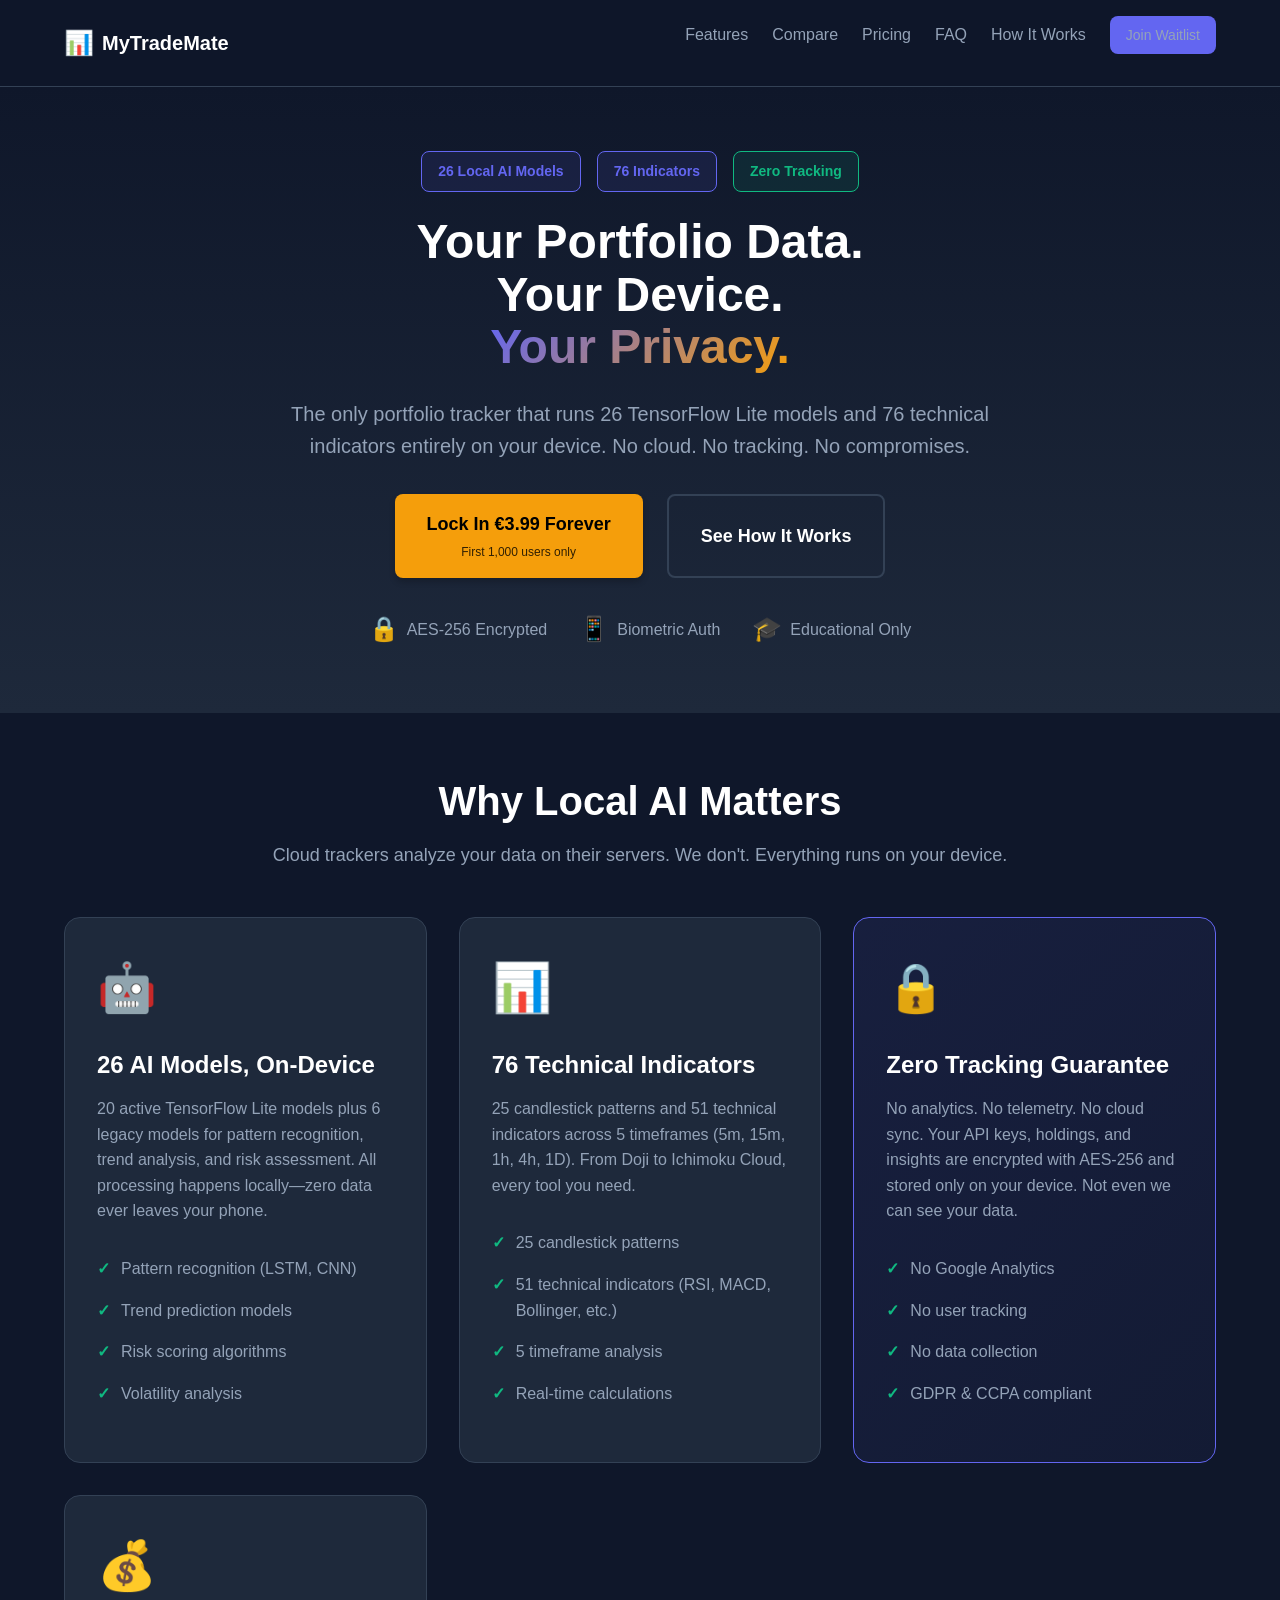
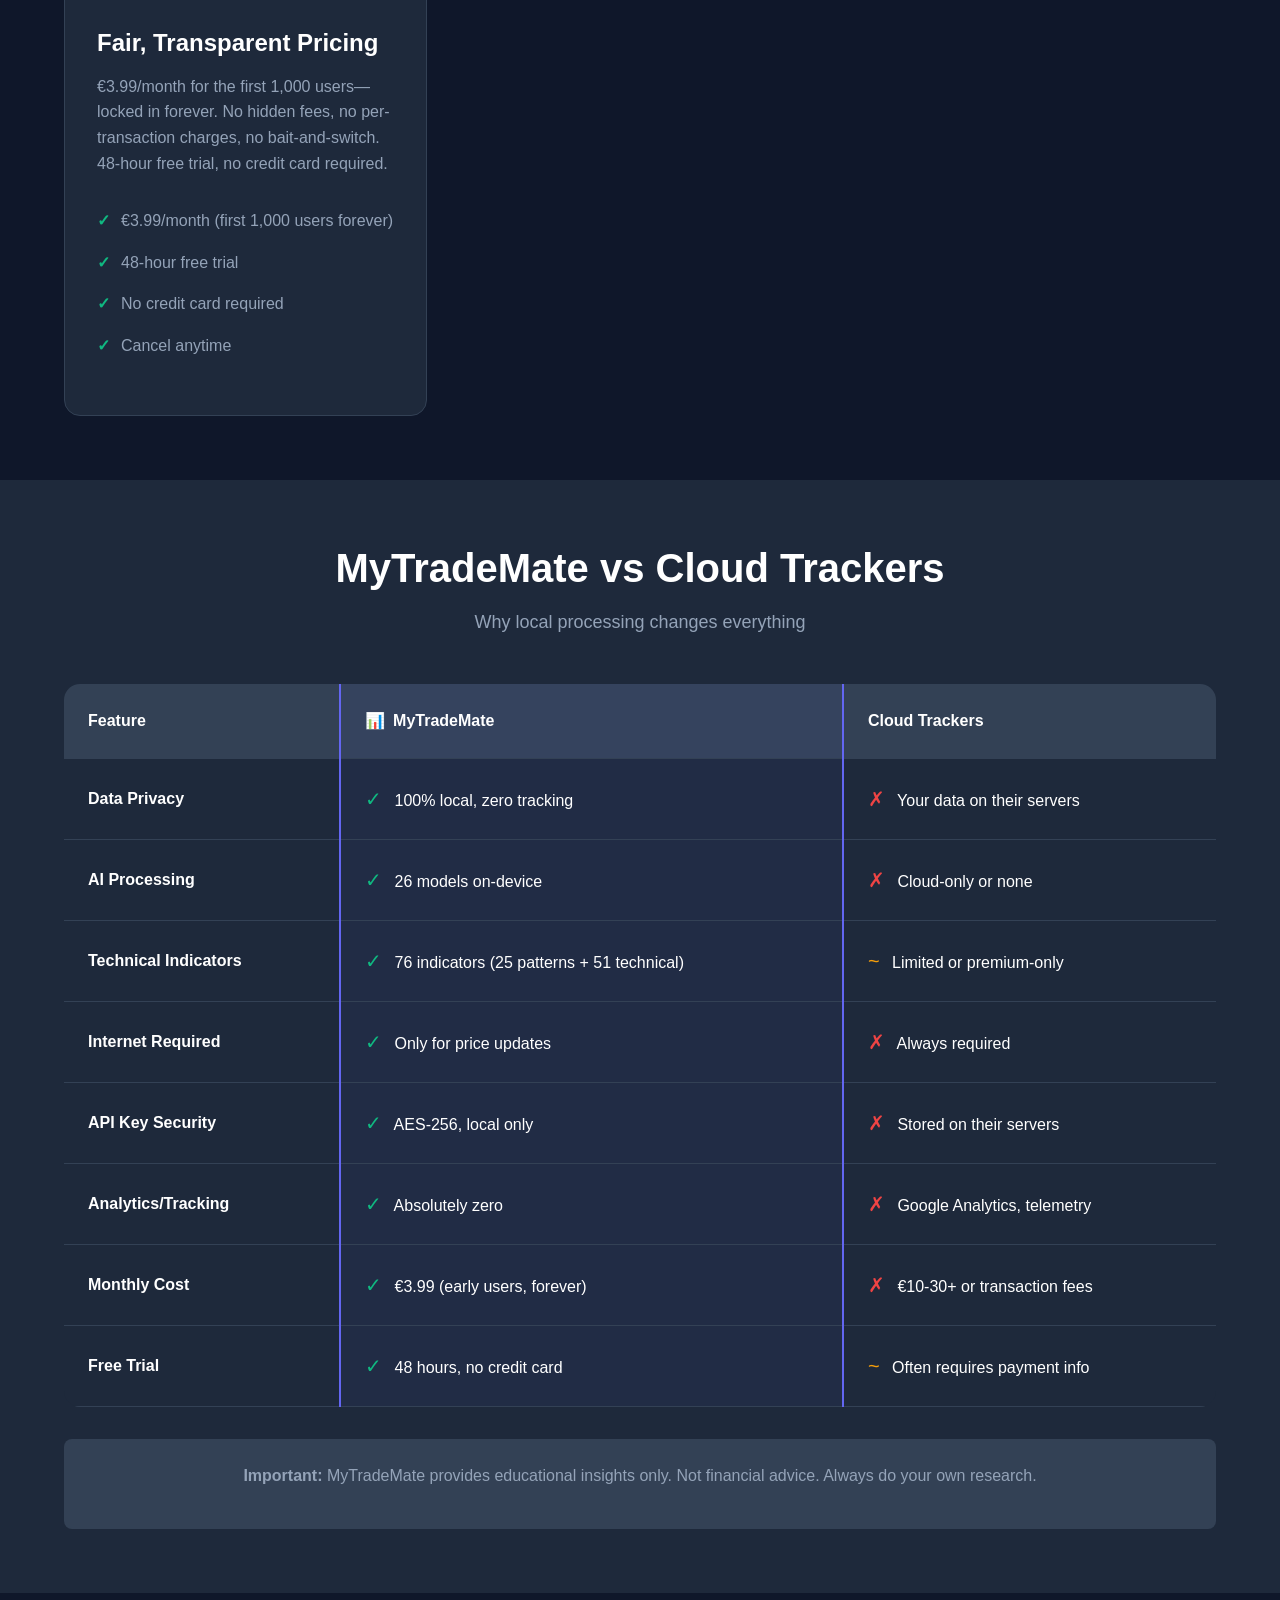
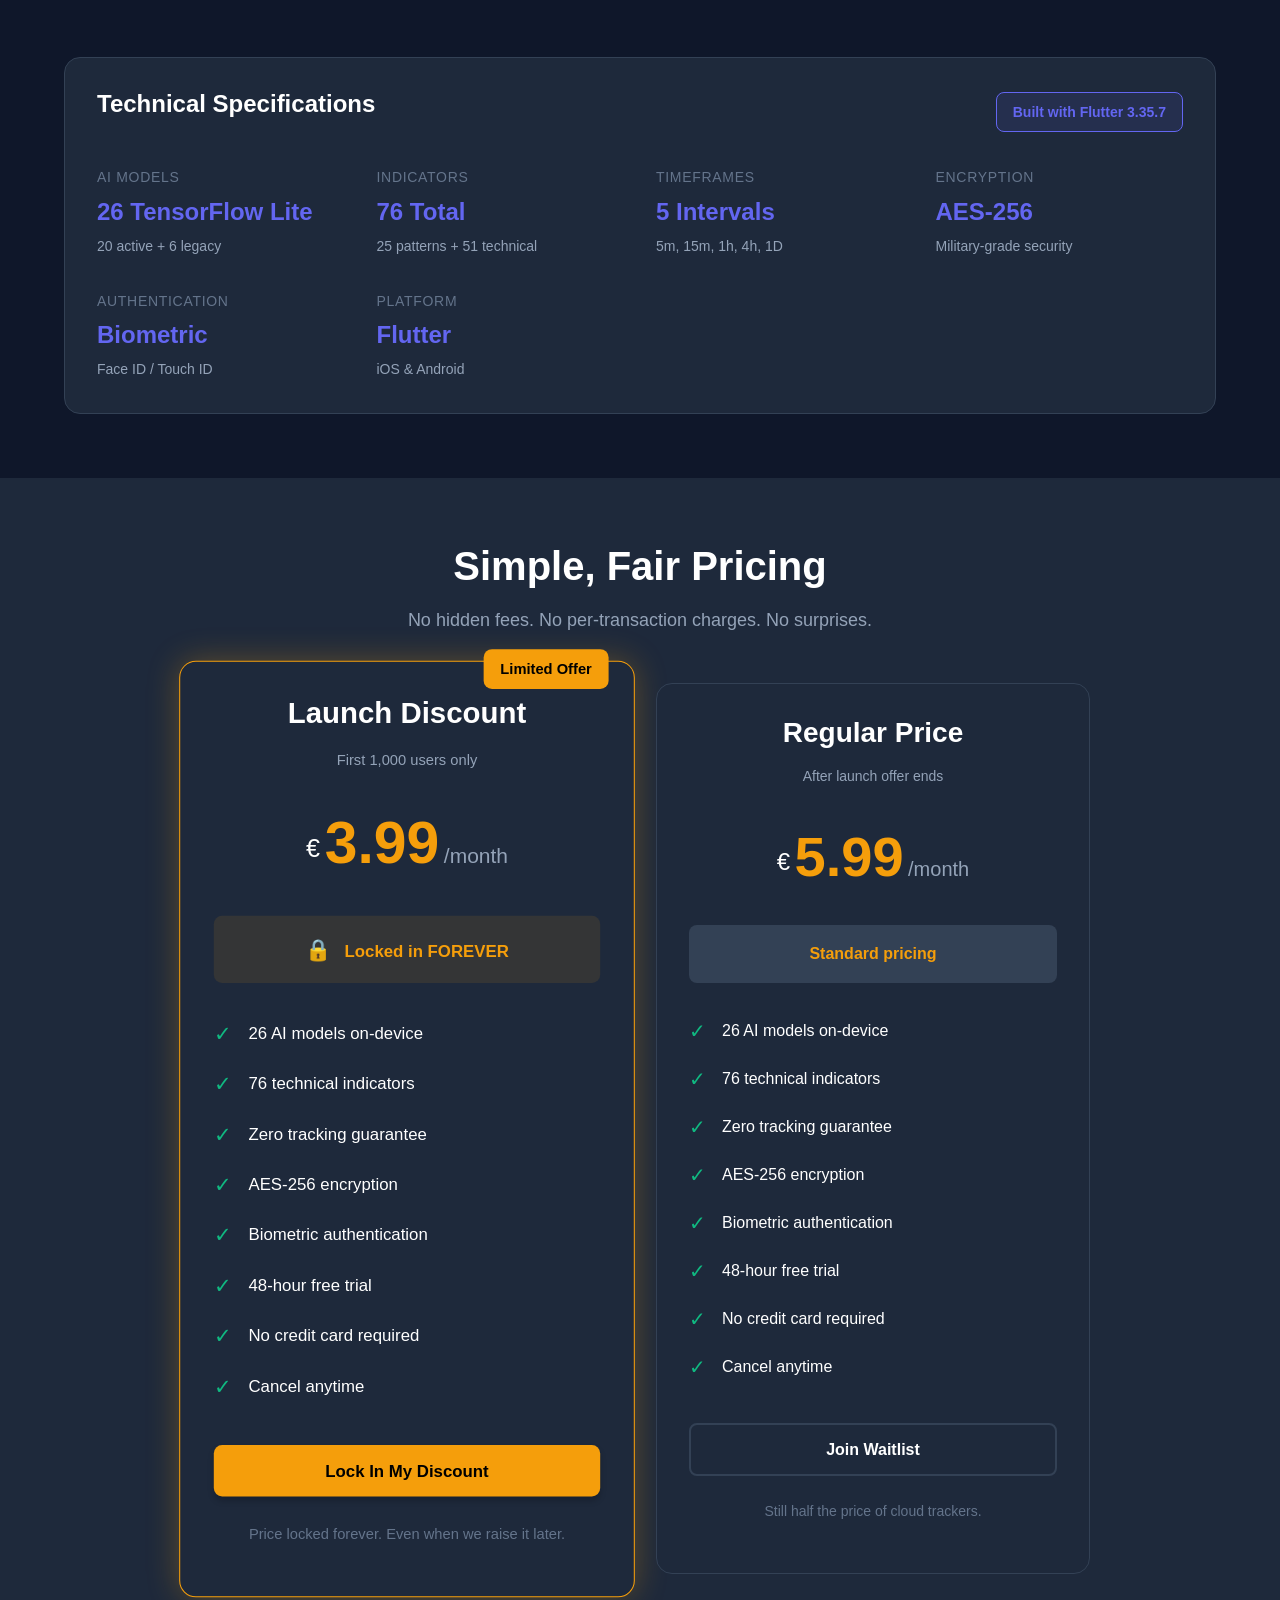
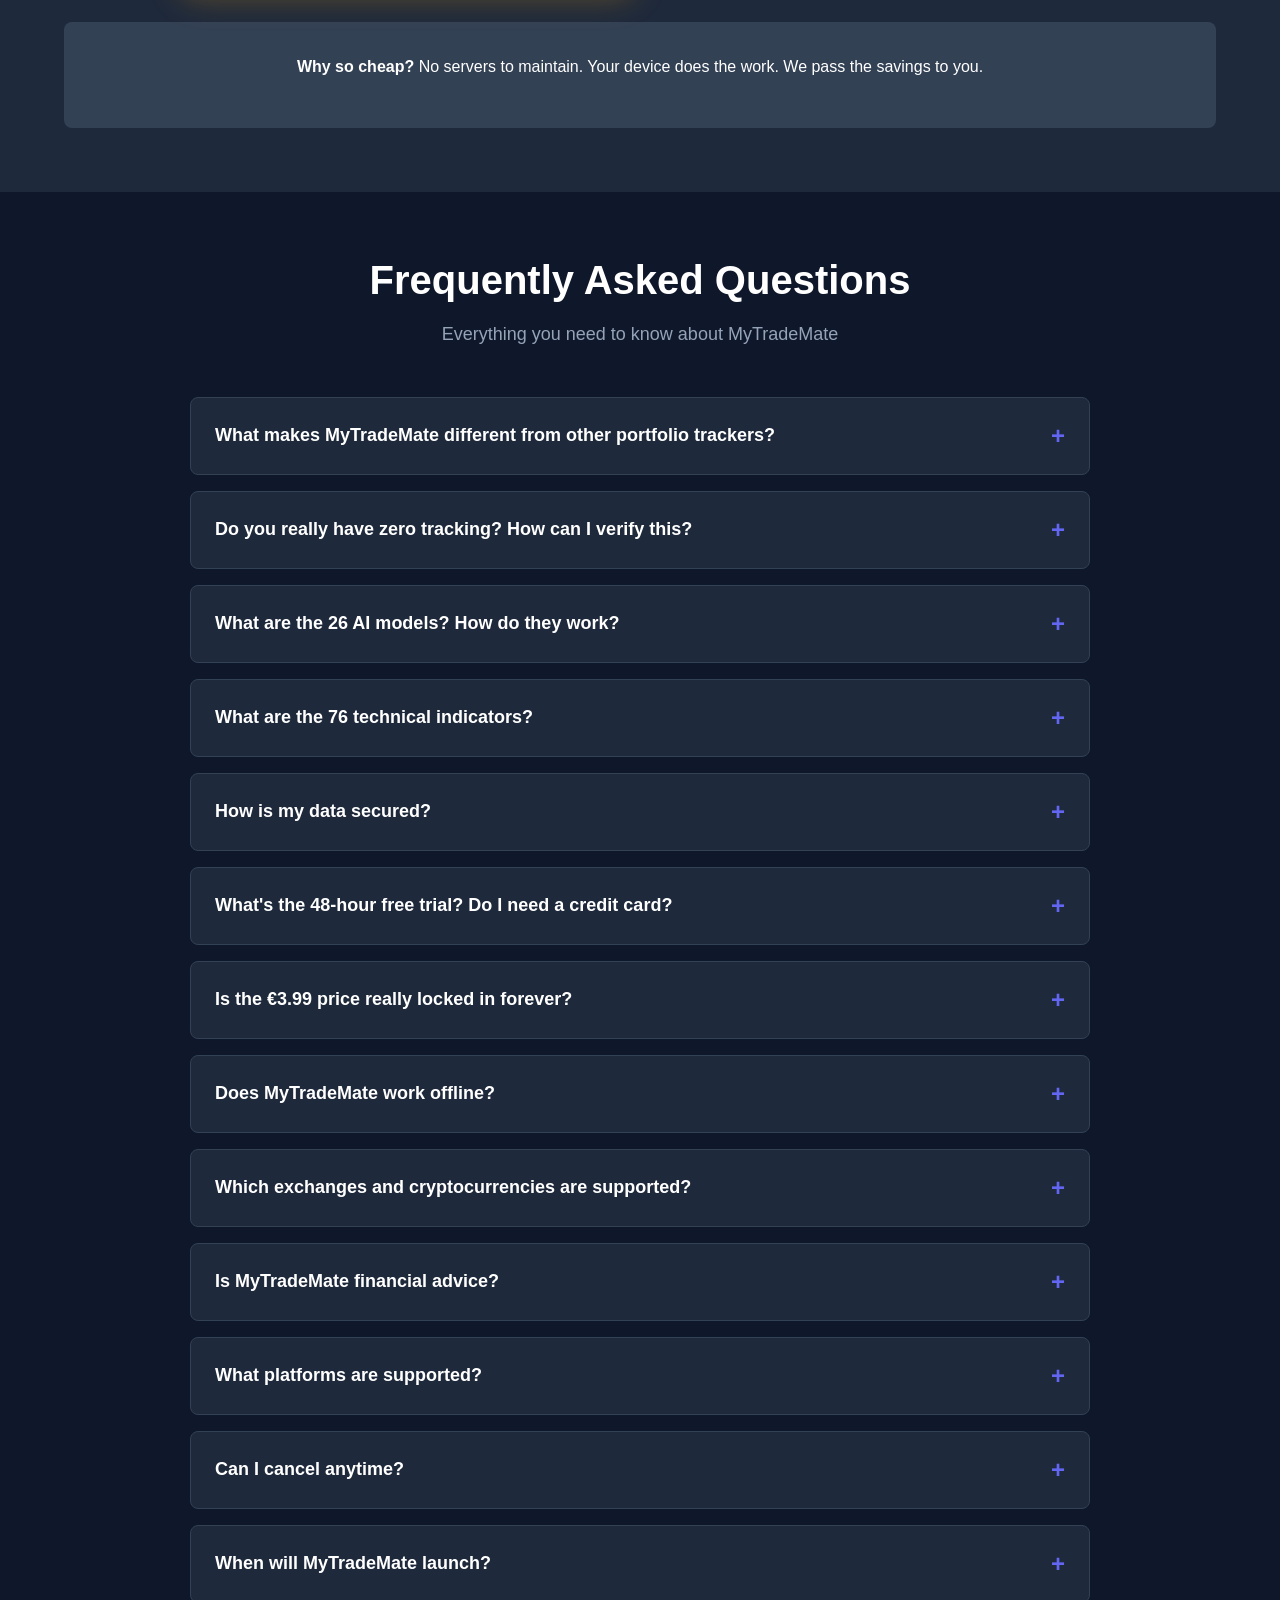
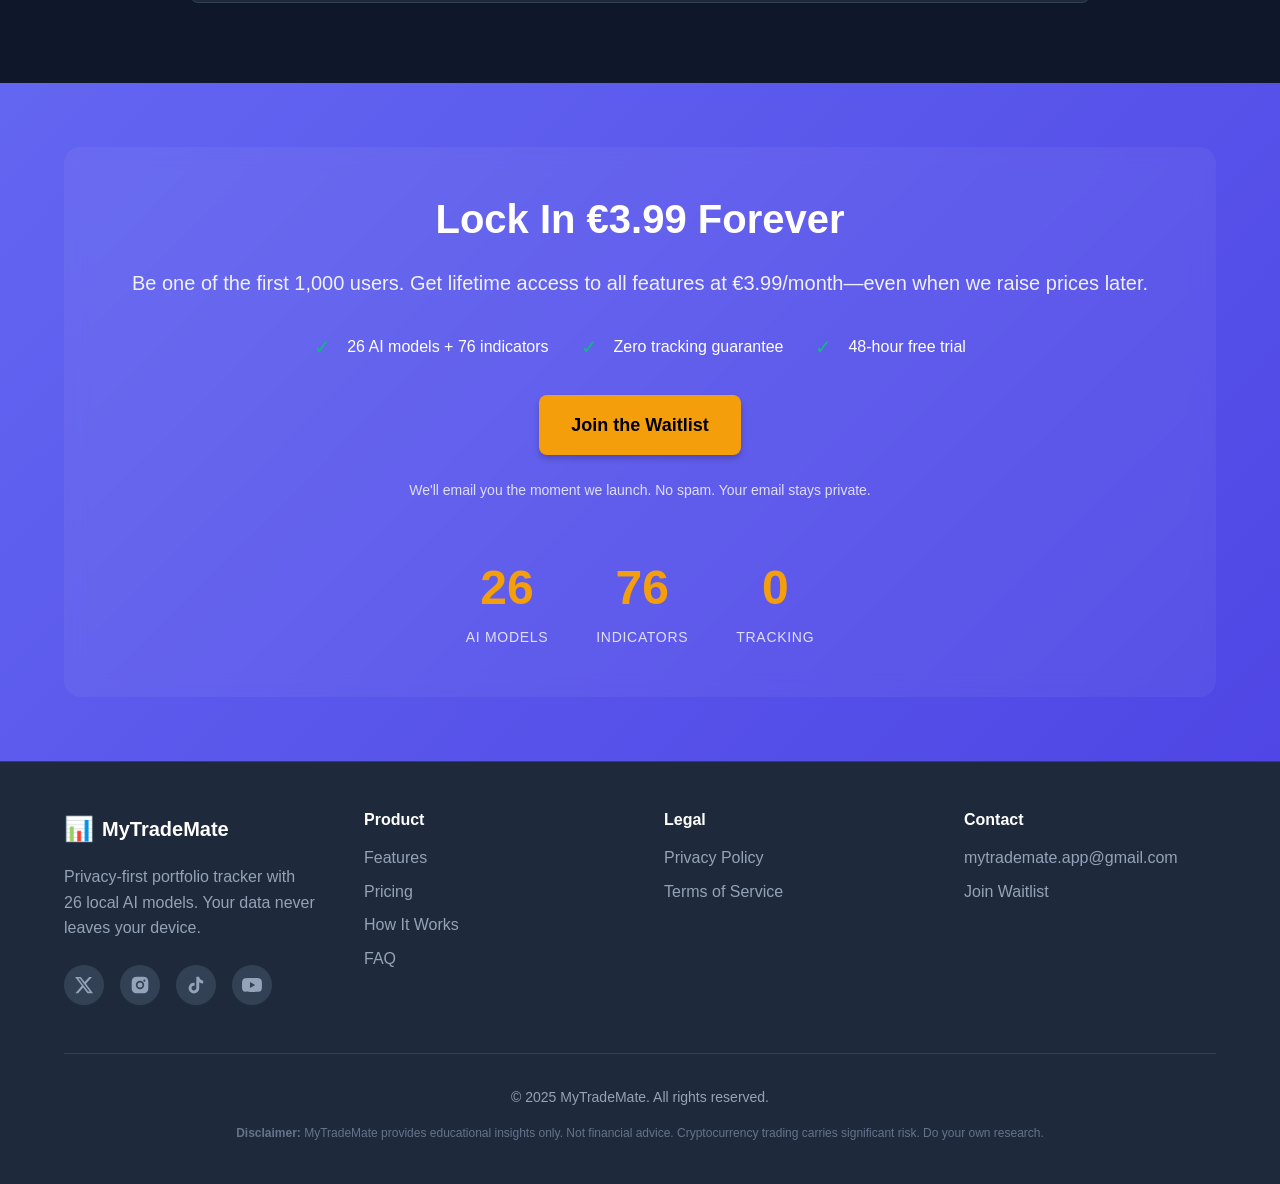
==== website/index.html @ 59492d50 "feat(website): complete website rebuild with accurate technical specs - Replace old index.html with " ====
<!DOCTYPE html>
<html lang="en">
<head>
    <meta charset="UTF-8">
    <meta name="viewport" content="width=device-width, initial-scale=1.0">
    <meta name="tiktok-developers-site-verification" content="Luy8rzll7pFtcSYKHuachTHf6kLrsYoX">
    <meta name="description" content="MyTradeMate - Privacy-first portfolio tracker with 26 local AI models, 76 technical indicators, and zero tracking. €3.99/month for first 1,000 users.">
    <meta name="keywords" content="crypto portfolio tracker, local AI, privacy-first, technical indicators, candlestick patterns, offline trading tools">
    <meta name="author" content="MyTradeMate">
    <meta property="og:title" content="MyTradeMate - Local AI Portfolio Tracker">
    <meta property="og:description" content="26 AI models, 76 indicators, zero tracking. Your portfolio data stays on your device.">
    <meta property="og:type" content="website">
    <meta property="og:url" content="https://mytrademate.app">
    <meta name="twitter:card" content="summary_large_image">
    <meta name="twitter:title" content="MyTradeMate - Local AI Portfolio Tracker">
    <meta name="twitter:description" content="26 AI models, 76 indicators, zero tracking. Your portfolio data stays on your device.">
    <title>MyTradeMate - Privacy-First Portfolio Tracker with Local AI</title>
    <link rel="stylesheet" href="styles.css">
    <link rel="icon" type="image/svg+xml" href="data:image/svg+xml,<svg xmlns='http://www.w3.org/2000/svg' viewBox='0 0 100 100'><text y='.9em' font-size='90'>📊</text></svg>">
</head>
<body>
    <!-- Header -->
    <header class="header">
        <div class="container">
            <nav class="nav">
                <a href="index-rebuilt.html" class="logo">
                    <span class="logo-icon">📊</span>
                    <span class="logo-text">MyTradeMate</span>
                </a>
                <button class="mobile-menu-toggle" aria-label="Toggle menu">
                    <span></span>
                    <span></span>
                    <span></span>
                </button>
                <ul class="nav-links">
                    <li><a href="#features">Features</a></li>
                    <li><a href="#comparison">Compare</a></li>
                    <li><a href="#pricing">Pricing</a></li>
                    <li><a href="#faq">FAQ</a></li>
                    <li><a href="how-it-works.html">How It Works</a></li>
                    <li><a href="#waitlist" class="btn btn-secondary btn-sm">Join Waitlist</a></li>
                </ul>
            </nav>
        </div>
    </header>

    <!-- Hero Section -->
    <section class="hero">
        <div class="container">
            <div class="hero-content">
                <div class="hero-badge">
                    <span class="badge badge-primary">26 Local AI Models</span>
                    <span class="badge badge-primary">76 Indicators</span>
                    <span class="badge badge-success">Zero Tracking</span>
                </div>
                <h1 class="hero-title">
                    Your Portfolio Data.<br>
                    Your Device.<br>
                    <span class="text-gradient">Your Privacy.</span>
                </h1>
                <p class="hero-description">
                    The only portfolio tracker that runs 26 TensorFlow Lite models and 76 technical indicators entirely on your device. No cloud. No tracking. No compromises.
                </p>
                <div class="hero-cta">
                    <a href="#waitlist" class="btn btn-primary btn-lg">
                        Lock In €3.99 Forever
                        <span class="btn-subtext">First 1,000 users only</span>
                    </a>
                    <a href="#features" class="btn btn-outline btn-lg">
                        See How It Works
                    </a>
                </div>
                <div class="hero-trust">
                    <div class="trust-item">
                        <span class="trust-icon">🔒</span>
                        <span class="trust-text">AES-256 Encrypted</span>
                    </div>
                    <div class="trust-item">
                        <span class="trust-icon">📱</span>
                        <span class="trust-text">Biometric Auth</span>
                    </div>
                    <div class="trust-item">
                        <span class="trust-icon">🎓</span>
                        <span class="trust-text">Educational Only</span>
                    </div>
                </div>
            </div>
        </div>
    </section>

    <!-- Features Section -->
    <section id="features" class="section">
        <div class="container">
            <div class="section-header">
                <h2 class="section-title">Why Local AI Matters</h2>
                <p class="section-description">
                    Cloud trackers analyze your data on their servers. We don't. Everything runs on your device.
                </p>
            </div>
            <div class="features-grid">
                <div class="feature-card">
                    <div class="feature-icon">🤖</div>
                    <h3 class="feature-title">26 AI Models, On-Device</h3>
                    <p class="feature-description">
                        20 active TensorFlow Lite models plus 6 legacy models for pattern recognition, trend analysis, and risk assessment. All processing happens locally—zero data ever leaves your phone.
                    </p>
                    <ul class="feature-list">
                        <li>Pattern recognition (LSTM, CNN)</li>
                        <li>Trend prediction models</li>
                        <li>Risk scoring algorithms</li>
                        <li>Volatility analysis</li>
                    </ul>
                </div>

                <div class="feature-card">
                    <div class="feature-icon">📊</div>
                    <h3 class="feature-title">76 Technical Indicators</h3>
                    <p class="feature-description">
                        25 candlestick patterns and 51 technical indicators across 5 timeframes (5m, 15m, 1h, 4h, 1D). From Doji to Ichimoku Cloud, every tool you need.
                    </p>
                    <ul class="feature-list">
                        <li>25 candlestick patterns</li>
                        <li>51 technical indicators (RSI, MACD, Bollinger, etc.)</li>
                        <li>5 timeframe analysis</li>
                        <li>Real-time calculations</li>
                    </ul>
                </div>

                <div class="feature-card feature-card-highlight">
                    <div class="feature-icon">🔒</div>
                    <h3 class="feature-title">Zero Tracking Guarantee</h3>
                    <p class="feature-description">
                        No analytics. No telemetry. No cloud sync. Your API keys, holdings, and insights are encrypted with AES-256 and stored only on your device. Not even we can see your data.
                    </p>
                    <ul class="feature-list">
                        <li>No Google Analytics</li>
                        <li>No user tracking</li>
                        <li>No data collection</li>
                        <li>GDPR & CCPA compliant</li>
                    </ul>
                </div>

                <div class="feature-card">
                    <div class="feature-icon">💰</div>
                    <h3 class="feature-title">Fair, Transparent Pricing</h3>
                    <p class="feature-description">
                        €3.99/month for the first 1,000 users—locked in forever. No hidden fees, no per-transaction charges, no bait-and-switch. 48-hour free trial, no credit card required.
                    </p>
                    <ul class="feature-list">
                        <li>€3.99/month (first 1,000 users forever)</li>
                        <li>48-hour free trial</li>
                        <li>No credit card required</li>
                        <li>Cancel anytime</li>
                    </ul>
                </div>
            </div>
        </div>
    </section>

    <!-- Comparison Section -->
    <section id="comparison" class="section section-dark">
        <div class="container">
            <div class="section-header">
                <h2 class="section-title">MyTradeMate vs Cloud Trackers</h2>
                <p class="section-description">
                    Why local processing changes everything
                </p>
            </div>
            <div class="comparison-table-wrapper">
                <table class="comparison-table">
                    <thead>
                        <tr>
                            <th>Feature</th>
                            <th class="highlight-col">
                                <div class="table-logo">
                                    <span>📊</span>
                                    <span>MyTradeMate</span>
                                </div>
                            </th>
                            <th>Cloud Trackers</th>
                        </tr>
                    </thead>
                    <tbody>
                        <tr>
                            <td><strong>Data Privacy</strong></td>
                            <td class="highlight-col">
                                <span class="check">✓</span>
                                <span>100% local, zero tracking</span>
                            </td>
                            <td>
                                <span class="cross">✗</span>
                                <span>Your data on their servers</span>
                            </td>
                        </tr>
                        <tr>
                            <td><strong>AI Processing</strong></td>
                            <td class="highlight-col">
                                <span class="check">✓</span>
                                <span>26 models on-device</span>
                            </td>
                            <td>
                                <span class="cross">✗</span>
                                <span>Cloud-only or none</span>
                            </td>
                        </tr>
                        <tr>
                            <td><strong>Technical Indicators</strong></td>
                            <td class="highlight-col">
                                <span class="check">✓</span>
                                <span>76 indicators (25 patterns + 51 technical)</span>
                            </td>
                            <td>
                                <span class="warning">~</span>
                                <span>Limited or premium-only</span>
                            </td>
                        </tr>
                        <tr>
                            <td><strong>Internet Required</strong></td>
                            <td class="highlight-col">
                                <span class="check">✓</span>
                                <span>Only for price updates</span>
                            </td>
                            <td>
                                <span class="cross">✗</span>
                                <span>Always required</span>
                            </td>
                        </tr>
                        <tr>
                            <td><strong>API Key Security</strong></td>
                            <td class="highlight-col">
                                <span class="check">✓</span>
                                <span>AES-256, local only</span>
                            </td>
                            <td>
                                <span class="cross">✗</span>
                                <span>Stored on their servers</span>
                            </td>
                        </tr>
                        <tr>
                            <td><strong>Analytics/Tracking</strong></td>
                            <td class="highlight-col">
                                <span class="check">✓</span>
                                <span>Absolutely zero</span>
                            </td>
                            <td>
                                <span class="cross">✗</span>
                                <span>Google Analytics, telemetry</span>
                            </td>
                        </tr>
                        <tr>
                            <td><strong>Monthly Cost</strong></td>
                            <td class="highlight-col">
                                <span class="check">✓</span>
                                <span>€3.99 (early users, forever)</span>
                            </td>
                            <td>
                                <span class="cross">✗</span>
                                <span>€10-30+ or transaction fees</span>
                            </td>
                        </tr>
                        <tr>
                            <td><strong>Free Trial</strong></td>
                            <td class="highlight-col">
                                <span class="check">✓</span>
                                <span>48 hours, no credit card</span>
                            </td>
                            <td>
                                <span class="warning">~</span>
                                <span>Often requires payment info</span>
                            </td>
                        </tr>
                    </tbody>
                </table>
            </div>
            <div class="comparison-note">
                <p><strong>Important:</strong> MyTradeMate provides educational insights only. Not financial advice. Always do your own research.</p>
            </div>
        </div>
    </section>

    <!-- Tech Specs Section -->
    <section class="section">
        <div class="container">
            <div class="tech-specs-card">
                <div class="tech-specs-header">
                    <h3>Technical Specifications</h3>
                    <span class="badge badge-primary">Built with Flutter 3.35.7</span>
                </div>
                <div class="tech-specs-grid">
                    <div class="tech-spec">
                        <span class="tech-label">AI Models</span>
                        <span class="tech-value">26 TensorFlow Lite</span>
                        <span class="tech-detail">20 active + 6 legacy</span>
                    </div>
                    <div class="tech-spec">
                        <span class="tech-label">Indicators</span>
                        <span class="tech-value">76 Total</span>
                        <span class="tech-detail">25 patterns + 51 technical</span>
                    </div>
                    <div class="tech-spec">
                        <span class="tech-label">Timeframes</span>
                        <span class="tech-value">5 Intervals</span>
                        <span class="tech-detail">5m, 15m, 1h, 4h, 1D</span>
                    </div>
                    <div class="tech-spec">
                        <span class="tech-label">Encryption</span>
                        <span class="tech-value">AES-256</span>
                        <span class="tech-detail">Military-grade security</span>
                    </div>
                    <div class="tech-spec">
                        <span class="tech-label">Authentication</span>
                        <span class="tech-value">Biometric</span>
                        <span class="tech-detail">Face ID / Touch ID</span>
                    </div>
                    <div class="tech-spec">
                        <span class="tech-label">Platform</span>
                        <span class="tech-value">Flutter</span>
                        <span class="tech-detail">iOS & Android</span>
                    </div>
                </div>
            </div>
        </div>
    </section>

    <!-- Pricing Section -->
    <section id="pricing" class="section section-dark">
        <div class="container">
            <div class="section-header">
                <h2 class="section-title">Simple, Fair Pricing</h2>
                <p class="section-description">
                    No hidden fees. No per-transaction charges. No surprises.
                </p>
            </div>
            <div class="pricing-grid">
                <div class="pricing-card pricing-card-featured">
                    <div class="pricing-badge">Limited Offer</div>
                    <div class="pricing-header">
                        <h3 class="pricing-title">Launch Discount</h3>
                        <p class="pricing-subtitle">First 1,000 users only</p>
                    </div>
                    <div class="pricing-price">
                        <span class="price-currency">€</span>
                        <span class="price-amount">3.99</span>
                        <span class="price-period">/month</span>
                    </div>
                    <div class="pricing-lock">
                        <span class="lock-icon">🔒</span>
                        <span class="lock-text">Locked in FOREVER</span>
                    </div>
                    <ul class="pricing-features">
                        <li><span class="check">✓</span> 26 AI models on-device</li>
                        <li><span class="check">✓</span> 76 technical indicators</li>
                        <li><span class="check">✓</span> Zero tracking guarantee</li>
                        <li><span class="check">✓</span> AES-256 encryption</li>
                        <li><span class="check">✓</span> Biometric authentication</li>
                        <li><span class="check">✓</span> 48-hour free trial</li>
                        <li><span class="check">✓</span> No credit card required</li>
                        <li><span class="check">✓</span> Cancel anytime</li>
                    </ul>
                    <a href="#waitlist" class="btn btn-primary btn-block">Lock In My Discount</a>
                    <p class="pricing-note">Price locked forever. Even when we raise it later.</p>
                </div>

                <div class="pricing-card">
                    <div class="pricing-header">
                        <h3 class="pricing-title">Regular Price</h3>
                        <p class="pricing-subtitle">After launch offer ends</p>
                    </div>
                    <div class="pricing-price">
                        <span class="price-currency">€</span>
                        <span class="price-amount">5.99</span>
                        <span class="price-period">/month</span>
                    </div>
                    <div class="pricing-lock pricing-lock-regular">
                        <span class="lock-text">Standard pricing</span>
                    </div>
                    <ul class="pricing-features">
                        <li><span class="check">✓</span> 26 AI models on-device</li>
                        <li><span class="check">✓</span> 76 technical indicators</li>
                        <li><span class="check">✓</span> Zero tracking guarantee</li>
                        <li><span class="check">✓</span> AES-256 encryption</li>
                        <li><span class="check">✓</span> Biometric authentication</li>
                        <li><span class="check">✓</span> 48-hour free trial</li>
                        <li><span class="check">✓</span> No credit card required</li>
                        <li><span class="check">✓</span> Cancel anytime</li>
                    </ul>
                    <a href="#waitlist" class="btn btn-outline btn-block">Join Waitlist</a>
                    <p class="pricing-note">Still half the price of cloud trackers.</p>
                </div>
            </div>
            <div class="pricing-faq">
                <p><strong>Why so cheap?</strong> No servers to maintain. Your device does the work. We pass the savings to you.</p>
            </div>
        </div>
    </section>

    <!-- FAQ Section -->
    <section id="faq" class="section">
        <div class="container">
            <div class="section-header">
                <h2 class="section-title">Frequently Asked Questions</h2>
                <p class="section-description">
                    Everything you need to know about MyTradeMate
                </p>
            </div>
            <div class="faq-grid">
                <div class="faq-item">
                    <button class="faq-question">
                        <span>What makes MyTradeMate different from other portfolio trackers?</span>
                        <span class="faq-icon">+</span>
                    </button>
                    <div class="faq-answer">
                        <p>MyTradeMate is the only portfolio tracker that runs 26 TensorFlow Lite AI models and 76 technical indicators entirely on your device. Your data never leaves your phone—no cloud sync, no servers, no tracking. We're also significantly cheaper (€3.99 for early users vs €10-30 for cloud trackers).</p>
                    </div>
                </div>

                <div class="faq-item">
                    <button class="faq-question">
                        <span>Do you really have zero tracking? How can I verify this?</span>
                        <span class="faq-icon">+</span>
                    </button>
                    <div class="faq-answer">
                        <p>Yes. Absolutely zero analytics, telemetry, or user tracking. No Google Analytics, no Firebase Analytics, no third-party SDKs. You can verify this by inspecting the app with tools like Charles Proxy or mitmproxy—you'll see only API calls to exchanges for price data. We're also GDPR and CCPA compliant by design.</p>
                    </div>
                </div>

                <div class="faq-item">
                    <button class="faq-question">
                        <span>What are the 26 AI models? How do they work?</span>
                        <span class="faq-icon">+</span>
                    </button>
                    <div class="faq-answer">
                        <p>We use 20 active TensorFlow Lite models (plus 6 legacy) for pattern recognition (LSTM, CNN), trend prediction, risk scoring, and volatility analysis. All models run locally on your device using your phone's CPU/GPU—no cloud processing. They analyze candlestick patterns, volume data, and technical indicators to provide educational insights.</p>
                    </div>
                </div>

                <div class="faq-item">
                    <button class="faq-question">
                        <span>What are the 76 technical indicators?</span>
                        <span class="faq-icon">+</span>
                    </button>
                    <div class="faq-answer">
                        <p>We include 25 candlestick patterns (Doji, Hammer, Engulfing, etc.) and 51 technical indicators (RSI, MACD, Bollinger Bands, Ichimoku Cloud, Fibonacci, and more). All indicators are calculated locally across 5 timeframes: 5-minute, 15-minute, 1-hour, 4-hour, and 1-day.</p>
                    </div>
                </div>

                <div class="faq-item">
                    <button class="faq-question">
                        <span>How is my data secured?</span>
                        <span class="faq-icon">+</span>
                    </button>
                    <div class="faq-answer">
                        <p>All data is encrypted with AES-256 (military-grade encryption) and stored only on your device. Your API keys, portfolio holdings, and transaction history never leave your phone. Biometric authentication (Face ID/Touch ID) protects app access. Even we can't access your data—it's mathematically impossible.</p>
                    </div>
                </div>

                <div class="faq-item">
                    <button class="faq-question">
                        <span>What's the 48-hour free trial? Do I need a credit card?</span>
                        <span class="faq-icon">+</span>
                    </button>
                    <div class="faq-answer">
                        <p>You get full access to all features for 48 hours with no credit card required. After the trial, you can subscribe via Apple App Store or Google Play Store. No automatic charges during trial.</p>
                    </div>
                </div>

                <div class="faq-item">
                    <button class="faq-question">
                        <span>Is the €3.99 price really locked in forever?</span>
                        <span class="faq-icon">+</span>
                    </button>
                    <div class="faq-answer">
                        <p>Yes. The first 1,000 users who subscribe will pay €3.99/month forever—even if we raise prices later (which we will). This is our way of rewarding early supporters. After 1,000 users, the price increases to €5.99/month.</p>
                    </div>
                </div>

                <div class="faq-item">
                    <button class="faq-question">
                        <span>Does MyTradeMate work offline?</span>
                        <span class="faq-icon">+</span>
                    </button>
                    <div class="faq-answer">
                        <p>All AI models and indicators run offline. You only need internet for fetching real-time price data from exchange APIs. Once prices are cached, you can analyze your portfolio without a connection.</p>
                    </div>
                </div>

                <div class="faq-item">
                    <button class="faq-question">
                        <span>Which exchanges and cryptocurrencies are supported?</span>
                        <span class="faq-icon">+</span>
                    </button>
                    <div class="faq-answer">
                        <p>MyTradeMate connects to major exchanges via read-only API keys (we never request trading permissions). You can track any cryptocurrency with sufficient market data. More exchange integrations are added regularly.</p>
                    </div>
                </div>

                <div class="faq-item">
                    <button class="faq-question">
                        <span>Is MyTradeMate financial advice?</span>
                        <span class="faq-icon">+</span>
                    </button>
                    <div class="faq-answer">
                        <p><strong>No.</strong> MyTradeMate is strictly educational. We provide insights based on technical analysis and AI pattern recognition, but these are NOT trading signals or financial advice. You are responsible for your own investment decisions. Cryptocurrency is high-risk—never invest more than you can afford to lose. Do your own research.</p>
                    </div>
                </div>

                <div class="faq-item">
                    <button class="faq-question">
                        <span>What platforms are supported?</span>
                        <span class="faq-icon">+</span>
                    </button>
                    <div class="faq-answer">
                        <p>MyTradeMate is built with Flutter 3.35.7 and runs on iOS (iPhone, iPad) and Android (phones, tablets). Requires iOS 12+ or Android 6.0+.</p>
                    </div>
                </div>

                <div class="faq-item">
                    <button class="faq-question">
                        <span>Can I cancel anytime?</span>
                        <span class="faq-icon">+</span>
                    </button>
                    <div class="faq-answer">
                        <p>Yes. You can cancel your subscription anytime through the App Store or Google Play Store. No penalties, no questions asked. Your data remains on your device until you delete the app.</p>
                    </div>
                </div>

                <div class="faq-item">
                    <button class="faq-question">
                        <span>When will MyTradeMate launch?</span>
                        <span class="faq-icon">+</span>
                    </button>
                    <div class="faq-answer">
                        <p>We're currently in final testing. Join the waitlist to be notified the moment we launch—and to lock in the €3.99 early supporter price before it's gone.</p>
                    </div>
                </div>
            </div>
        </div>
    </section>

    <!-- Waitlist Section -->
    <section id="waitlist" class="section section-cta">
        <div class="container">
            <div class="waitlist-card">
                <div class="waitlist-content">
                    <h2 class="waitlist-title">Lock In €3.99 Forever</h2>
                    <p class="waitlist-description">
                        Be one of the first 1,000 users. Get lifetime access to all features at €3.99/month—even when we raise prices later.
                    </p>
                    <div class="waitlist-features">
                        <div class="waitlist-feature">
                            <span class="check">✓</span>
                            <span>26 AI models + 76 indicators</span>
                        </div>
                        <div class="waitlist-feature">
                            <span class="check">✓</span>
                            <span>Zero tracking guarantee</span>
                        </div>
                        <div class="waitlist-feature">
                            <span class="check">✓</span>
                            <span>48-hour free trial</span>
                        </div>
                    </div>
                    <a href="mailto:mytrademate.app@gmail.com?subject=Lock%20In%20My%20€3.99%20Discount&body=Please%20notify%20me%20when%20MyTradeMate%20launches.%0A%0AI%20want%20to%20lock%20in%20the%20€3.99/month%20early%20supporter%20price%20forever." class="btn btn-primary btn-lg">
                        Join the Waitlist
                    </a>
                    <p class="waitlist-note">We'll email you the moment we launch. No spam. Your email stays private.</p>
                </div>
                <div class="waitlist-visual">
                    <div class="visual-stat">
                        <span class="visual-number">26</span>
                        <span class="visual-label">AI Models</span>
                    </div>
                    <div class="visual-stat">
                        <span class="visual-number">76</span>
                        <span class="visual-label">Indicators</span>
                    </div>
                    <div class="visual-stat">
                        <span class="visual-number">0</span>
                        <span class="visual-label">Tracking</span>
                    </div>
                </div>
            </div>
        </div>
    </section>

    <!-- Footer -->
    <footer class="footer">
        <div class="container">
            <div class="footer-grid">
                <div class="footer-col">
                    <div class="footer-logo">
                        <span class="logo-icon">📊</span>
                        <span class="logo-text">MyTradeMate</span>
                    </div>
                    <p class="footer-description">
                        Privacy-first portfolio tracker with 26 local AI models. Your data never leaves your device.
                    </p>
                    <div class="footer-social">
                        <a href="https://twitter.com/mytrademate" aria-label="Twitter" target="_blank" rel="noopener noreferrer">
                            <svg width="20" height="20" viewBox="0 0 24 24" fill="currentColor">
                                <path d="M18.244 2.25h3.308l-7.227 8.26 8.502 11.24H16.17l-5.214-6.817L4.99 21.75H1.68l7.73-8.835L1.254 2.25H8.08l4.713 6.231zm-1.161 17.52h1.833L7.084 4.126H5.117z"/>
                            </svg>
                        </a>
                        <a href="https://instagram.com/mytrademate" aria-label="Instagram" target="_blank" rel="noopener noreferrer">
                            <svg width="20" height="20" viewBox="0 0 24 24" fill="currentColor">
                                <path d="M12 2c2.717 0 3.056.01 4.122.06 1.065.05 1.79.217 2.428.465.66.254 1.216.598 1.772 1.153a4.908 4.908 0 0 1 1.153 1.772c.247.637.415 1.363.465 2.428.047 1.066.06 1.405.06 4.122 0 2.717-.01 3.056-.06 4.122-.05 1.065-.218 1.79-.465 2.428a4.883 4.883 0 0 1-1.153 1.772 4.915 4.915 0 0 1-1.772 1.153c-.637.247-1.363.415-2.428.465-1.066.047-1.405.06-4.122.06-2.717 0-3.056-.01-4.122-.06-1.065-.05-1.79-.218-2.428-.465a4.89 4.89 0 0 1-1.772-1.153 4.904 4.904 0 0 1-1.153-1.772c-.248-.637-.415-1.363-.465-2.428C2.013 15.056 2 14.717 2 12c0-2.717.01-3.056.06-4.122.05-1.066.217-1.79.465-2.428a4.88 4.88 0 0 1 1.153-1.772A4.897 4.897 0 0 1 5.45 2.525c.638-.248 1.362-.415 2.428-.465C8.944 2.013 9.283 2 12 2zm0 5a5 5 0 1 0 0 10 5 5 0 0 0 0-10zm6.5-.25a1.25 1.25 0 0 0-2.5 0 1.25 1.25 0 0 0 2.5 0zM12 9a3 3 0 1 1 0 6 3 3 0 0 1 0-6z"/>
                            </svg>
                        </a>
                        <a href="https://tiktok.com/@mytrademate" aria-label="TikTok" target="_blank" rel="noopener noreferrer">
                            <svg width="20" height="20" viewBox="0 0 24 24" fill="currentColor">
                                <path d="M19.59 6.69a4.83 4.83 0 0 1-3.77-4.25V2h-3.45v13.67a2.89 2.89 0 0 1-5.2 1.74 2.89 2.89 0 0 1 2.31-4.64 2.93 2.93 0 0 1 .88.13V9.4a6.84 6.84 0 0 0-1-.05A6.33 6.33 0 0 0 5 20.1a6.34 6.34 0 0 0 10.86-4.43v-7a8.16 8.16 0 0 0 4.77 1.52v-3.4a4.85 4.85 0 0 1-1-.1z"/>
                            </svg>
                        </a>
                        <a href="https://youtube.com/@mytrademate" aria-label="YouTube" target="_blank" rel="noopener noreferrer">
                            <svg width="20" height="20" viewBox="0 0 24 24" fill="currentColor">
                                <path d="M23.498 6.186a3.016 3.016 0 0 0-2.122-2.136C19.505 3.545 12 3.545 12 3.545s-7.505 0-9.377.505A3.017 3.017 0 0 0 .502 6.186C0 8.07 0 12 0 12s0 3.93.502 5.814a3.016 3.016 0 0 0 2.122 2.136c1.871.505 9.376.505 9.376.505s7.505 0 9.377-.505a3.015 3.015 0 0 0 2.122-2.136C24 15.93 24 12 24 12s0-3.93-.502-5.814zM9.545 15.568V8.432L15.818 12l-6.273 3.568z"/>
                            </svg>
                        </a>
                    </div>
                </div>

                <div class="footer-col">
                    <h4 class="footer-title">Product</h4>
                    <ul class="footer-links">
                        <li><a href="#features">Features</a></li>
                        <li><a href="#pricing">Pricing</a></li>
                        <li><a href="how-it-works.html">How It Works</a></li>
                        <li><a href="#faq">FAQ</a></li>
                    </ul>
                </div>

                <div class="footer-col">
                    <h4 class="footer-title">Legal</h4>
                    <ul class="footer-links">
                        <li><a href="privacy-policy.html">Privacy Policy</a></li>
                        <li><a href="terms-of-service.html">Terms of Service</a></li>
                    </ul>
                </div>

                <div class="footer-col">
                    <h4 class="footer-title">Contact</h4>
                    <ul class="footer-links">
                        <li><a href="mailto:mytrademate.app@gmail.com">mytrademate.app@gmail.com</a></li>
                        <li><a href="#waitlist">Join Waitlist</a></li>
                    </ul>
                </div>
            </div>

            <div class="footer-bottom">
                <p class="footer-copyright">
                    &copy; 2025 MyTradeMate. All rights reserved.
                </p>
                <p class="footer-disclaimer">
                    <strong>Disclaimer:</strong> MyTradeMate provides educational insights only. Not financial advice. Cryptocurrency trading carries significant risk. Do your own research.
                </p>
            </div>
        </div>
    </footer>

    <script src="main.js"></script>
</body>
</html>
---- website/styles.css ----
/* ===================================
   MyTradeMate Website Styles
   Modern, Dark Theme with Purple/Blue Primary
   Mobile-First Responsive Design
   =================================== */

/* ===================================
   CSS Variables & Reset
   =================================== */
:root {
    /* Colors */
    --primary: #6366F1;
    --primary-hover: #5558E3;
    --primary-light: rgba(99, 102, 241, 0.1);
    --secondary: #F59E0B;
    --secondary-hover: #D97706;
    --success: #10B981;
    --danger: #EF4444;
    --warning: #F59E0B;

    /* Backgrounds */
    --bg-primary: #0F172A;
    --bg-secondary: #1E293B;
    --bg-tertiary: #334155;
    --bg-card: #1E293B;
    --bg-card-hover: #2D3B52;

    /* Text Colors */
    --text-primary: #FFFFFF;
    --text-secondary: #94A3B8;
    --text-muted: #64748B;

    /* Borders */
    --border-color: #334155;
    --border-radius: 12px;
    --border-radius-lg: 16px;
    --border-radius-sm: 8px;

    /* Spacing */
    --spacing-xs: 0.5rem;
    --spacing-sm: 1rem;
    --spacing-md: 1.5rem;
    --spacing-lg: 2rem;
    --spacing-xl: 3rem;
    --spacing-2xl: 4rem;

    /* Typography */
    --font-base: -apple-system, BlinkMacSystemFont, 'Segoe UI', 'Inter', 'Roboto', 'Helvetica Neue', Arial, sans-serif;
    --font-mono: 'SF Mono', 'Monaco', 'Cascadia Code', 'Courier New', monospace;

    /* Shadows */
    --shadow-sm: 0 1px 2px rgba(0, 0, 0, 0.1);
    --shadow-md: 0 4px 6px rgba(0, 0, 0, 0.2);
    --shadow-lg: 0 10px 15px rgba(0, 0, 0, 0.3);
    --shadow-xl: 0 20px 25px rgba(0, 0, 0, 0.4);

    /* Transitions */
    --transition: all 0.3s cubic-bezier(0.4, 0, 0.2, 1);
}

* {
    margin: 0;
    padding: 0;
    box-sizing: border-box;
}

html {
    scroll-behavior: smooth;
    font-size: 16px;
}

body {
    font-family: var(--font-base);
    background: var(--bg-primary);
    color: var(--text-primary);
    line-height: 1.6;
    -webkit-font-smoothing: antialiased;
    -moz-osx-font-smoothing: grayscale;
}

/* ===================================
   Typography
   =================================== */
h1, h2, h3, h4, h5, h6 {
    font-weight: 700;
    line-height: 1.2;
    margin-bottom: var(--spacing-sm);
}

h1 { font-size: 2.5rem; }
h2 { font-size: 2rem; }
h3 { font-size: 1.5rem; }
h4 { font-size: 1.25rem; }
h5 { font-size: 1.125rem; }
h6 { font-size: 1rem; }

p {
    margin-bottom: var(--spacing-sm);
}

a {
    color: var(--primary);
    text-decoration: none;
    transition: var(--transition);
}

a:hover {
    color: var(--primary-hover);
}

ul, ol {
    list-style-position: inside;
    margin-bottom: var(--spacing-sm);
}

strong {
    font-weight: 600;
}

code {
    font-family: var(--font-mono);
    background: var(--bg-tertiary);
    padding: 0.2rem 0.4rem;
    border-radius: 4px;
    font-size: 0.9em;
}

/* ===================================
   Layout & Container
   =================================== */
.container {
    max-width: 1200px;
    margin: 0 auto;
    padding: 0 var(--spacing-md);
}

.section {
    padding: var(--spacing-2xl) 0;
}

.section-dark {
    background: var(--bg-secondary);
}

.section-cta {
    background: linear-gradient(135deg, var(--primary) 0%, #4F46E5 100%);
}

/* ===================================
   Header & Navigation
   =================================== */
.header {
    position: sticky;
    top: 0;
    z-index: 1000;
    background: rgba(15, 23, 42, 0.9);
    backdrop-filter: blur(12px);
    border-bottom: 1px solid var(--border-color);
    padding: var(--spacing-sm) 0;
}

.nav {
    display: flex;
    justify-content: space-between;
    align-items: center;
}

.logo {
    display: flex;
    align-items: center;
    gap: 0.5rem;
    font-size: 1.25rem;
    font-weight: 700;
    color: var(--text-primary);
}

.logo-icon {
    font-size: 1.5rem;
}

.nav-links {
    display: flex;
    gap: var(--spacing-md);
    align-items: center;
    list-style: none;
}

.nav-links a {
    color: var(--text-secondary);
    font-weight: 500;
    transition: var(--transition);
}

.nav-links a:hover {
    color: var(--text-primary);
}

.mobile-menu-toggle {
    display: none;
    flex-direction: column;
    gap: 4px;
    background: none;
    border: none;
    cursor: pointer;
    padding: var(--spacing-xs);
}

.mobile-menu-toggle span {
    display: block;
    width: 24px;
    height: 2px;
    background: var(--text-primary);
    transition: var(--transition);
}

/* ===================================
   Hero Section
   =================================== */
.hero {
    padding: var(--spacing-2xl) 0;
    text-align: center;
    background: linear-gradient(180deg, var(--bg-primary) 0%, var(--bg-secondary) 100%);
}

.hero-secondary {
    padding: var(--spacing-xl) 0;
}

.hero-badge {
    display: flex;
    justify-content: center;
    gap: var(--spacing-sm);
    margin-bottom: var(--spacing-md);
    flex-wrap: wrap;
}

.hero-title {
    font-size: 3rem;
    line-height: 1.1;
    margin-bottom: var(--spacing-md);
}

.text-gradient {
    background: linear-gradient(135deg, var(--primary) 0%, var(--secondary) 100%);
    -webkit-background-clip: text;
    -webkit-text-fill-color: transparent;
    background-clip: text;
}

.hero-description {
    font-size: 1.25rem;
    color: var(--text-secondary);
    max-width: 700px;
    margin: 0 auto var(--spacing-lg);
}

.hero-cta {
    display: flex;
    gap: var(--spacing-md);
    justify-content: center;
    margin-bottom: var(--spacing-lg);
    flex-wrap: wrap;
}

.hero-trust {
    display: flex;
    gap: var(--spacing-lg);
    justify-content: center;
    flex-wrap: wrap;
}

.trust-item {
    display: flex;
    align-items: center;
    gap: 0.5rem;
    color: var(--text-secondary);
}

.trust-icon {
    font-size: 1.5rem;
}

/* ===================================
   Badges
   =================================== */
.badge {
    display: inline-block;
    padding: 0.5rem 1rem;
    border-radius: var(--border-radius-sm);
    font-size: 0.875rem;
    font-weight: 600;
}

.badge-primary {
    background: var(--primary-light);
    color: var(--primary);
    border: 1px solid var(--primary);
}

.badge-success {
    background: rgba(16, 185, 129, 0.1);
    color: var(--success);
    border: 1px solid var(--success);
}

/* ===================================
   Buttons
   =================================== */
.btn {
    display: inline-flex;
    align-items: center;
    justify-content: center;
    padding: 0.75rem 1.5rem;
    border-radius: var(--border-radius-sm);
    font-weight: 600;
    font-size: 1rem;
    transition: var(--transition);
    cursor: pointer;
    border: none;
    text-align: center;
    white-space: nowrap;
}

.btn-primary {
    background: var(--secondary);
    color: #000;
    box-shadow: var(--shadow-md);
}

.btn-primary:hover {
    background: var(--secondary-hover);
    transform: translateY(-2px);
    box-shadow: var(--shadow-lg);
    color: #000;
}

.btn-secondary {
    background: var(--primary);
    color: var(--text-primary);
}

.btn-secondary:hover {
    background: var(--primary-hover);
    color: var(--text-primary);
}

.btn-outline {
    background: transparent;
    color: var(--text-primary);
    border: 2px solid var(--border-color);
}

.btn-outline:hover {
    border-color: var(--primary);
    background: var(--primary-light);
    color: var(--text-primary);
}

.btn-lg {
    padding: 1rem 2rem;
    font-size: 1.125rem;
    flex-direction: column;
    gap: 0.25rem;
}

.btn-sm {
    padding: 0.5rem 1rem;
    font-size: 0.875rem;
}

.btn-block {
    width: 100%;
}

.btn-subtext {
    font-size: 0.75rem;
    font-weight: 400;
    opacity: 0.8;
}

/* ===================================
   Section Headers
   =================================== */
.section-header {
    text-align: center;
    max-width: 800px;
    margin: 0 auto var(--spacing-xl);
}

.section-title {
    font-size: 2.5rem;
    margin-bottom: var(--spacing-sm);
}

.section-description {
    font-size: 1.125rem;
    color: var(--text-secondary);
}

/* ===================================
   Feature Cards
   =================================== */
.features-grid {
    display: grid;
    grid-template-columns: repeat(auto-fit, minmax(280px, 1fr));
    gap: var(--spacing-lg);
}

.feature-card {
    background: var(--bg-card);
    border: 1px solid var(--border-color);
    border-radius: var(--border-radius-lg);
    padding: var(--spacing-lg);
    transition: var(--transition);
}

.feature-card:hover {
    transform: translateY(-4px);
    border-color: var(--primary);
    box-shadow: var(--shadow-lg);
}

.feature-card-highlight {
    background: linear-gradient(135deg, rgba(99, 102, 241, 0.1) 0%, rgba(99, 102, 241, 0.05) 100%);
    border-color: var(--primary);
}

.feature-icon {
    font-size: 3rem;
    margin-bottom: var(--spacing-md);
}

.feature-title {
    font-size: 1.5rem;
    margin-bottom: var(--spacing-sm);
}

.feature-description {
    color: var(--text-secondary);
    margin-bottom: var(--spacing-md);
}

.feature-list {
    list-style: none;
}

.feature-list li {
    padding: 0.5rem 0;
    padding-left: 1.5rem;
    position: relative;
    color: var(--text-secondary);
}

.feature-list li::before {
    content: "✓";
    position: absolute;
    left: 0;
    color: var(--success);
    font-weight: bold;
}

/* ===================================
   Comparison Table
   =================================== */
.comparison-table-wrapper {
    overflow-x: auto;
    margin-bottom: var(--spacing-lg);
}

.comparison-table {
    width: 100%;
    border-collapse: collapse;
    background: var(--bg-card);
    border-radius: var(--border-radius-lg);
    overflow: hidden;
}

.comparison-table thead {
    background: var(--bg-tertiary);
}

.comparison-table th,
.comparison-table td {
    padding: var(--spacing-md);
    text-align: left;
    border-bottom: 1px solid var(--border-color);
}

.comparison-table th {
    font-weight: 600;
}

.highlight-col {
    background: rgba(99, 102, 241, 0.05);
    border-left: 2px solid var(--primary);
    border-right: 2px solid var(--primary);
}

.table-logo {
    display: flex;
    align-items: center;
    gap: 0.5rem;
    font-weight: 700;
}

.check {
    color: var(--success);
    font-size: 1.25rem;
    margin-right: 0.5rem;
}

.cross {
    color: var(--danger);
    font-size: 1.25rem;
    margin-right: 0.5rem;
}

.warning {
    color: var(--warning);
    font-size: 1.25rem;
    margin-right: 0.5rem;
}

.comparison-note {
    text-align: center;
    padding: var(--spacing-md);
    background: var(--bg-tertiary);
    border-radius: var(--border-radius-sm);
    color: var(--text-secondary);
}

/* ===================================
   Tech Specs
   =================================== */
.tech-specs-card {
    background: var(--bg-card);
    border: 1px solid var(--border-color);
    border-radius: var(--border-radius-lg);
    padding: var(--spacing-lg);
}

.tech-specs-header {
    display: flex;
    justify-content: space-between;
    align-items: center;
    margin-bottom: var(--spacing-lg);
    flex-wrap: wrap;
    gap: var(--spacing-sm);
}

.tech-specs-grid {
    display: grid;
    grid-template-columns: repeat(auto-fit, minmax(200px, 1fr));
    gap: var(--spacing-lg);
}

.tech-spec {
    display: flex;
    flex-direction: column;
    gap: 0.25rem;
}

.tech-label {
    font-size: 0.875rem;
    color: var(--text-muted);
    text-transform: uppercase;
    letter-spacing: 0.05em;
}

.tech-value {
    font-size: 1.5rem;
    font-weight: 700;
    color: var(--primary);
}

.tech-detail {
    font-size: 0.875rem;
    color: var(--text-secondary);
}

/* ===================================
   Pricing Cards
   =================================== */
.pricing-grid {
    display: grid;
    grid-template-columns: repeat(auto-fit, minmax(300px, 1fr));
    gap: var(--spacing-lg);
    max-width: 900px;
    margin: 0 auto;
}

.pricing-card {
    background: var(--bg-card);
    border: 1px solid var(--border-color);
    border-radius: var(--border-radius-lg);
    padding: var(--spacing-lg);
    position: relative;
}

.pricing-card-featured {
    border-color: var(--secondary);
    box-shadow: 0 0 30px rgba(245, 158, 11, 0.3);
    transform: scale(1.05);
}

.pricing-badge {
    position: absolute;
    top: -12px;
    right: var(--spacing-md);
    background: var(--secondary);
    color: #000;
    padding: 0.5rem 1rem;
    border-radius: var(--border-radius-sm);
    font-weight: 700;
    font-size: 0.875rem;
}

.pricing-header {
    text-align: center;
    margin-bottom: var(--spacing-md);
}

.pricing-title {
    font-size: 1.75rem;
}

.pricing-subtitle {
    color: var(--text-secondary);
    font-size: 0.875rem;
}

.pricing-price {
    text-align: center;
    margin-bottom: var(--spacing-md);
}

.price-currency {
    font-size: 1.5rem;
    vertical-align: super;
}

.price-amount {
    font-size: 3.5rem;
    font-weight: 700;
    color: var(--secondary);
}

.price-period {
    font-size: 1.25rem;
    color: var(--text-secondary);
}

.pricing-lock {
    text-align: center;
    padding: var(--spacing-sm);
    background: rgba(245, 158, 11, 0.1);
    border-radius: var(--border-radius-sm);
    margin-bottom: var(--spacing-md);
}

.pricing-lock-regular {
    background: var(--bg-tertiary);
}

.lock-icon {
    font-size: 1.25rem;
    margin-right: 0.5rem;
}

.lock-text {
    font-weight: 600;
    color: var(--secondary);
}

.pricing-features {
    list-style: none;
    margin-bottom: var(--spacing-lg);
}

.pricing-features li {
    padding: 0.5rem 0;
    display: flex;
    align-items: center;
    gap: 0.5rem;
}

.pricing-note {
    text-align: center;
    font-size: 0.875rem;
    color: var(--text-muted);
    margin-top: var(--spacing-md);
}

.pricing-faq {
    text-align: center;
    margin-top: var(--spacing-xl);
    padding: var(--spacing-lg);
    background: var(--bg-tertiary);
    border-radius: var(--border-radius-sm);
}

/* ===================================
   FAQ
   =================================== */
.faq-grid {
    max-width: 900px;
    margin: 0 auto;
}

.faq-item {
    background: var(--bg-card);
    border: 1px solid var(--border-color);
    border-radius: var(--border-radius-sm);
    margin-bottom: var(--spacing-sm);
    overflow: hidden;
}

.faq-question {
    width: 100%;
    background: none;
    border: none;
    padding: var(--spacing-md);
    text-align: left;
    font-size: 1.125rem;
    font-weight: 600;
    color: var(--text-primary);
    cursor: pointer;
    display: flex;
    justify-content: space-between;
    align-items: center;
    transition: var(--transition);
}

.faq-question:hover {
    background: var(--bg-card-hover);
}

.faq-icon {
    font-size: 1.5rem;
    transition: var(--transition);
    color: var(--primary);
}

.faq-item.active .faq-icon {
    transform: rotate(45deg);
}

.faq-answer {
    max-height: 0;
    overflow: hidden;
    transition: max-height 0.3s ease;
}

.faq-item.active .faq-answer {
    max-height: 1000px;
}

.faq-answer p {
    padding: 0 var(--spacing-md) var(--spacing-md);
    color: var(--text-secondary);
    line-height: 1.8;
}

/* ===================================
   Waitlist Section
   =================================== */
.waitlist-card {
    background: rgba(255, 255, 255, 0.05);
    border-radius: var(--border-radius-lg);
    padding: var(--spacing-xl);
    text-align: center;
    backdrop-filter: blur(10px);
}

.waitlist-title {
    font-size: 2.5rem;
    margin-bottom: var(--spacing-md);
}

.waitlist-description {
    font-size: 1.25rem;
    margin-bottom: var(--spacing-lg);
    opacity: 0.9;
}

.waitlist-features {
    display: flex;
    justify-content: center;
    gap: var(--spacing-lg);
    margin-bottom: var(--spacing-lg);
    flex-wrap: wrap;
}

.waitlist-feature {
    display: flex;
    align-items: center;
    gap: 0.5rem;
}

.waitlist-note {
    font-size: 0.875rem;
    opacity: 0.8;
    margin-top: var(--spacing-md);
}

.waitlist-visual {
    display: flex;
    justify-content: center;
    gap: var(--spacing-xl);
    margin-top: var(--spacing-xl);
    flex-wrap: wrap;
}

.visual-stat {
    display: flex;
    flex-direction: column;
    align-items: center;
}

.visual-number {
    font-size: 3rem;
    font-weight: 700;
    color: var(--secondary);
}

.visual-label {
    font-size: 0.875rem;
    opacity: 0.8;
    text-transform: uppercase;
    letter-spacing: 0.05em;
}

/* ===================================
   Footer
   =================================== */
.footer {
    background: var(--bg-secondary);
    border-top: 1px solid var(--border-color);
    padding: var(--spacing-xl) 0 var(--spacing-md);
}

.footer-grid {
    display: grid;
    grid-template-columns: repeat(auto-fit, minmax(200px, 1fr));
    gap: var(--spacing-xl);
    margin-bottom: var(--spacing-xl);
}

.footer-logo {
    display: flex;
    align-items: center;
    gap: 0.5rem;
    font-size: 1.25rem;
    font-weight: 700;
    margin-bottom: var(--spacing-sm);
}

.footer-description {
    color: var(--text-secondary);
    margin-bottom: var(--spacing-md);
}

.footer-social {
    display: flex;
    gap: var(--spacing-sm);
}

.footer-social a {
    display: flex;
    align-items: center;
    justify-content: center;
    width: 40px;
    height: 40px;
    background: var(--bg-tertiary);
    border-radius: 50%;
    color: var(--text-secondary);
    transition: var(--transition);
}

.footer-social a:hover {
    background: var(--primary);
    color: var(--text-primary);
    transform: translateY(-2px);
}

.footer-title {
    font-size: 1rem;
    margin-bottom: var(--spacing-sm);
    color: var(--text-primary);
}

.footer-links {
    list-style: none;
}

.footer-links li {
    margin-bottom: 0.5rem;
}

.footer-links a {
    color: var(--text-secondary);
    transition: var(--transition);
}

.footer-links a:hover {
    color: var(--text-primary);
}

.footer-bottom {
    padding-top: var(--spacing-lg);
    border-top: 1px solid var(--border-color);
    text-align: center;
}

.footer-copyright {
    color: var(--text-secondary);
    font-size: 0.875rem;
    margin-bottom: var(--spacing-sm);
}

.footer-disclaimer {
    color: var(--text-muted);
    font-size: 0.75rem;
}

/* ===================================
   Legal Pages
   =================================== */
.legal-page {
    padding: var(--spacing-xl) 0;
}

.legal-content {
    max-width: 800px;
    margin: 0 auto;
}

.legal-header {
    text-align: center;
    margin-bottom: var(--spacing-xl);
}

.legal-header h1 {
    font-size: 2.5rem;
    margin-bottom: var(--spacing-sm);
}

.legal-meta {
    color: var(--text-muted);
    font-size: 0.875rem;
}

.legal-intro {
    margin-bottom: var(--spacing-xl);
}

.lead {
    font-size: 1.25rem;
    color: var(--text-secondary);
    line-height: 1.8;
}

.legal-section {
    margin-bottom: var(--spacing-xl);
}

.legal-section h2 {
    font-size: 1.75rem;
    margin-top: var(--spacing-xl);
    margin-bottom: var(--spacing-md);
    color: var(--primary);
}

.legal-section h3 {
    font-size: 1.25rem;
    margin-top: var(--spacing-lg);
    margin-bottom: var(--spacing-sm);
}

.legal-section ul,
.legal-section ol {
    list-style-position: outside;
    padding-left: var(--spacing-lg);
    margin-bottom: var(--spacing-md);
}

.legal-section li {
    margin-bottom: 0.5rem;
    color: var(--text-secondary);
}

.highlight-box {
    background: var(--primary-light);
    border-left: 4px solid var(--primary);
    padding: var(--spacing-md);
    border-radius: var(--border-radius-sm);
    margin: var(--spacing-lg) 0;
}

.warning-box {
    background: rgba(239, 68, 68, 0.1);
    border-left: 4px solid var(--danger);
}

.contact-box {
    background: var(--bg-card);
    padding: var(--spacing-md);
    border-radius: var(--border-radius-sm);
    margin: var(--spacing-md) 0;
}

.legal-footer {
    background: var(--bg-tertiary);
    padding: var(--spacing-md);
    border-radius: var(--border-radius-sm);
    margin: var(--spacing-xl) 0;
}

.legal-nav {
    display: flex;
    gap: var(--spacing-md);
    justify-content: center;
    margin-top: var(--spacing-xl);
    flex-wrap: wrap;
}

/* ===================================
   How It Works Page
   =================================== */
.how-it-works-grid {
    max-width: 900px;
    margin: 0 auto;
}

.how-step {
    display: flex;
    gap: var(--spacing-lg);
    margin-bottom: var(--spacing-xl);
    position: relative;
}

.how-step::after {
    content: "";
    position: absolute;
    left: 27px;
    top: 60px;
    width: 2px;
    height: calc(100% - 60px);
    background: var(--border-color);
}

.how-step:last-child::after {
    display: none;
}

.step-number {
    flex-shrink: 0;
    width: 56px;
    height: 56px;
    background: var(--primary);
    border-radius: 50%;
    display: flex;
    align-items: center;
    justify-content: center;
    font-size: 1.5rem;
    font-weight: 700;
    color: var(--text-primary);
}

.step-content h3 {
    font-size: 1.5rem;
    margin-bottom: var(--spacing-sm);
}

.step-content p {
    color: var(--text-secondary);
    margin-bottom: var(--spacing-sm);
}

.step-detail {
    background: var(--bg-card);
    padding: var(--spacing-sm);
    border-radius: var(--border-radius-sm);
    border-left: 3px solid var(--primary);
    margin-top: var(--spacing-sm);
}

.ai-models-grid,
.indicators-grid,
.security-grid,
.guarantees-grid {
    display: grid;
    grid-template-columns: repeat(auto-fit, minmax(300px, 1fr));
    gap: var(--spacing-lg);
}

.ai-model-card,
.security-layer,
.guarantee-card {
    background: var(--bg-card);
    border: 1px solid var(--border-color);
    border-radius: var(--border-radius-lg);
    padding: var(--spacing-lg);
}

.model-icon,
.guarantee-icon {
    font-size: 2.5rem;
    margin-bottom: var(--spacing-md);
}

.layer-number {
    display: inline-block;
    background: var(--primary);
    color: var(--text-primary);
    padding: 0.25rem 0.75rem;
    border-radius: var(--border-radius-sm);
    font-weight: 700;
    margin-bottom: var(--spacing-sm);
}

.model-note,
.security-tech {
    font-size: 0.875rem;
    color: var(--text-muted);
    font-style: italic;
    margin-top: var(--spacing-sm);
}

.tech-note {
    background: var(--bg-tertiary);
    padding: var(--spacing-md);
    border-radius: var(--border-radius-sm);
    margin-top: var(--spacing-lg);
    text-align: center;
}

.indicator-category {
    background: var(--bg-card);
    border: 1px solid var(--border-color);
    border-radius: var(--border-radius-lg);
    padding: var(--spacing-lg);
}

.indicator-category h3 {
    margin-bottom: var(--spacing-md);
    color: var(--primary);
}

.indicator-list,
.indicator-simple-list {
    list-style: none;
}

.indicator-group h4 {
    margin-top: var(--spacing-md);
    margin-bottom: var(--spacing-sm);
    color: var(--text-secondary);
    font-size: 1rem;
}

.indicator-footer {
    text-align: center;
    margin-top: var(--spacing-xl);
    padding: var(--spacing-lg);
    background: var(--bg-tertiary);
    border-radius: var(--border-radius-sm);
}

.verification-box {
    background: var(--bg-card);
    border: 2px solid var(--primary);
    border-radius: var(--border-radius-lg);
    padding: var(--spacing-lg);
    margin-top: var(--spacing-xl);
}

.verification-box h3 {
    color: var(--primary);
    margin-bottom: var(--spacing-md);
}

.getting-started-steps {
    display: grid;
    grid-template-columns: repeat(auto-fit, minmax(250px, 1fr));
    gap: var(--spacing-lg);
    margin-bottom: var(--spacing-xl);
}

.getting-started-step {
    text-align: center;
}

.step-icon {
    font-size: 3rem;
    margin-bottom: var(--spacing-sm);
}

.cta-box {
    background: var(--bg-card);
    border: 2px solid var(--primary);
    border-radius: var(--border-radius-lg);
    padding: var(--spacing-xl);
    text-align: center;
    margin-top: var(--spacing-xl);
}

.cta-box h3 {
    font-size: 2rem;
    margin-bottom: var(--spacing-sm);
}

/* ===================================
   Success Page
   =================================== */
.success-hero {
    padding: var(--spacing-2xl) 0;
    text-align: center;
}

.success-content {
    max-width: 900px;
    margin: 0 auto;
}

.success-icon {
    width: 80px;
    height: 80px;
    background: var(--success);
    border-radius: 50%;
    display: flex;
    align-items: center;
    justify-content: center;
    font-size: 3rem;
    margin: 0 auto var(--spacing-md);
    color: white;
}

.success-title {
    font-size: 3rem;
    margin-bottom: var(--spacing-md);
}

.success-message {
    font-size: 1.25rem;
    color: var(--text-secondary);
    max-width: 700px;
    margin: 0 auto var(--spacing-xl);
}

.success-details {
    display: grid;
    grid-template-columns: repeat(auto-fit, minmax(250px, 1fr));
    gap: var(--spacing-lg);
    margin-bottom: var(--spacing-xl);
}

.success-detail-card {
    background: var(--bg-card);
    border: 1px solid var(--border-color);
    border-radius: var(--border-radius-lg);
    padding: var(--spacing-lg);
}

.detail-icon {
    font-size: 2.5rem;
    margin-bottom: var(--spacing-sm);
}

.success-features {
    background: var(--bg-secondary);
    padding: var(--spacing-xl);
    border-radius: var(--border-radius-lg);
    margin-bottom: var(--spacing-xl);
}

.success-features h2 {
    text-align: center;
    margin-bottom: var(--spacing-lg);
}

.features-list {
    max-width: 600px;
    margin: 0 auto;
}

.feature-item {
    display: flex;
    align-items: center;
    gap: var(--spacing-sm);
    padding: var(--spacing-sm) 0;
}

.success-cta {
    margin-bottom: var(--spacing-xl);
}

.success-cta h2 {
    margin-bottom: var(--spacing-sm);
}

.cta-buttons {
    display: flex;
    gap: var(--spacing-md);
    justify-content: center;
    margin-top: var(--spacing-lg);
    flex-wrap: wrap;
}

.success-social {
    background: var(--bg-card);
    padding: var(--spacing-xl);
    border-radius: var(--border-radius-lg);
    margin-bottom: var(--spacing-xl);
}

.success-social h3 {
    margin-bottom: var(--spacing-sm);
}

.social-links {
    display: flex;
    gap: var(--spacing-md);
    justify-content: center;
    margin-top: var(--spacing-lg);
    flex-wrap: wrap;
}

.social-link {
    display: flex;
    align-items: center;
    gap: 0.5rem;
    padding: var(--spacing-sm) var(--spacing-md);
    background: var(--bg-tertiary);
    border-radius: var(--border-radius-sm);
    color: var(--text-primary);
    transition: var(--transition);
}

.social-link:hover {
    background: var(--primary);
    transform: translateY(-2px);
    color: var(--text-primary);
}

.success-note {
    background: var(--bg-tertiary);
    padding: var(--spacing-md);
    border-radius: var(--border-radius-sm);
    font-size: 0.875rem;
    color: var(--text-muted);
}

/* ===================================
   Responsive Design
   =================================== */
@media (max-width: 768px) {
    html {
        font-size: 14px;
    }

    .nav-links {
        display: none;
        position: absolute;
        top: 100%;
        left: 0;
        right: 0;
        background: rgba(15, 23, 42, 0.98);
        flex-direction: column;
        padding: var(--spacing-md);
        border-top: 1px solid var(--border-color);
    }

    .nav-links.active {
        display: flex;
    }

    .mobile-menu-toggle {
        display: flex;
    }

    .hero-title {
        font-size: 2rem;
    }

    .section-title {
        font-size: 1.75rem;
    }

    .hero-cta {
        flex-direction: column;
    }

    .btn-lg {
        width: 100%;
    }

    .features-grid,
    .pricing-grid,
    .indicators-grid {
        grid-template-columns: 1fr;
    }

    .comparison-table {
        font-size: 0.875rem;
    }

    .comparison-table th,
    .comparison-table td {
        padding: var(--spacing-sm);
    }

    .pricing-card-featured {
        transform: scale(1);
    }

    .how-step {
        flex-direction: column;
    }

    .how-step::after {
        left: 27px;
        top: 60px;
    }

    .footer-grid {
        grid-template-columns: 1fr;
    }
}

@media (max-width: 480px) {
    .container {
        padding: 0 var(--spacing-sm);
    }

    .hero-badge {
        flex-direction: column;
    }

    .comparison-table th:first-child,
    .comparison-table td:first-child {
        position: sticky;
        left: 0;
        background: var(--bg-card);
        z-index: 1;
    }
}

/* ===================================
   Animations
   =================================== */
@keyframes fadeIn {
    from {
        opacity: 0;
        transform: translateY(20px);
    }
    to {
        opacity: 1;
        transform: translateY(0);
    }
}

.fade-in {
    animation: fadeIn 0.6s ease-out;
}

/* ===================================
   Utilities
   =================================== */
.text-center {
    text-align: center;
}

.text-muted {
    color: var(--text-muted);
}

.mb-0 { margin-bottom: 0; }
.mb-1 { margin-bottom: var(--spacing-xs); }
.mb-2 { margin-bottom: var(--spacing-sm); }
.mb-3 { margin-bottom: var(--spacing-md); }
.mb-4 { margin-bottom: var(--spacing-lg); }

.mt-0 { margin-top: 0; }
.mt-1 { margin-top: var(--spacing-xs); }
.mt-2 { margin-top: var(--spacing-sm); }
.mt-3 { margin-top: var(--spacing-md); }
.mt-4 { margin-top: var(--spacing-lg); }
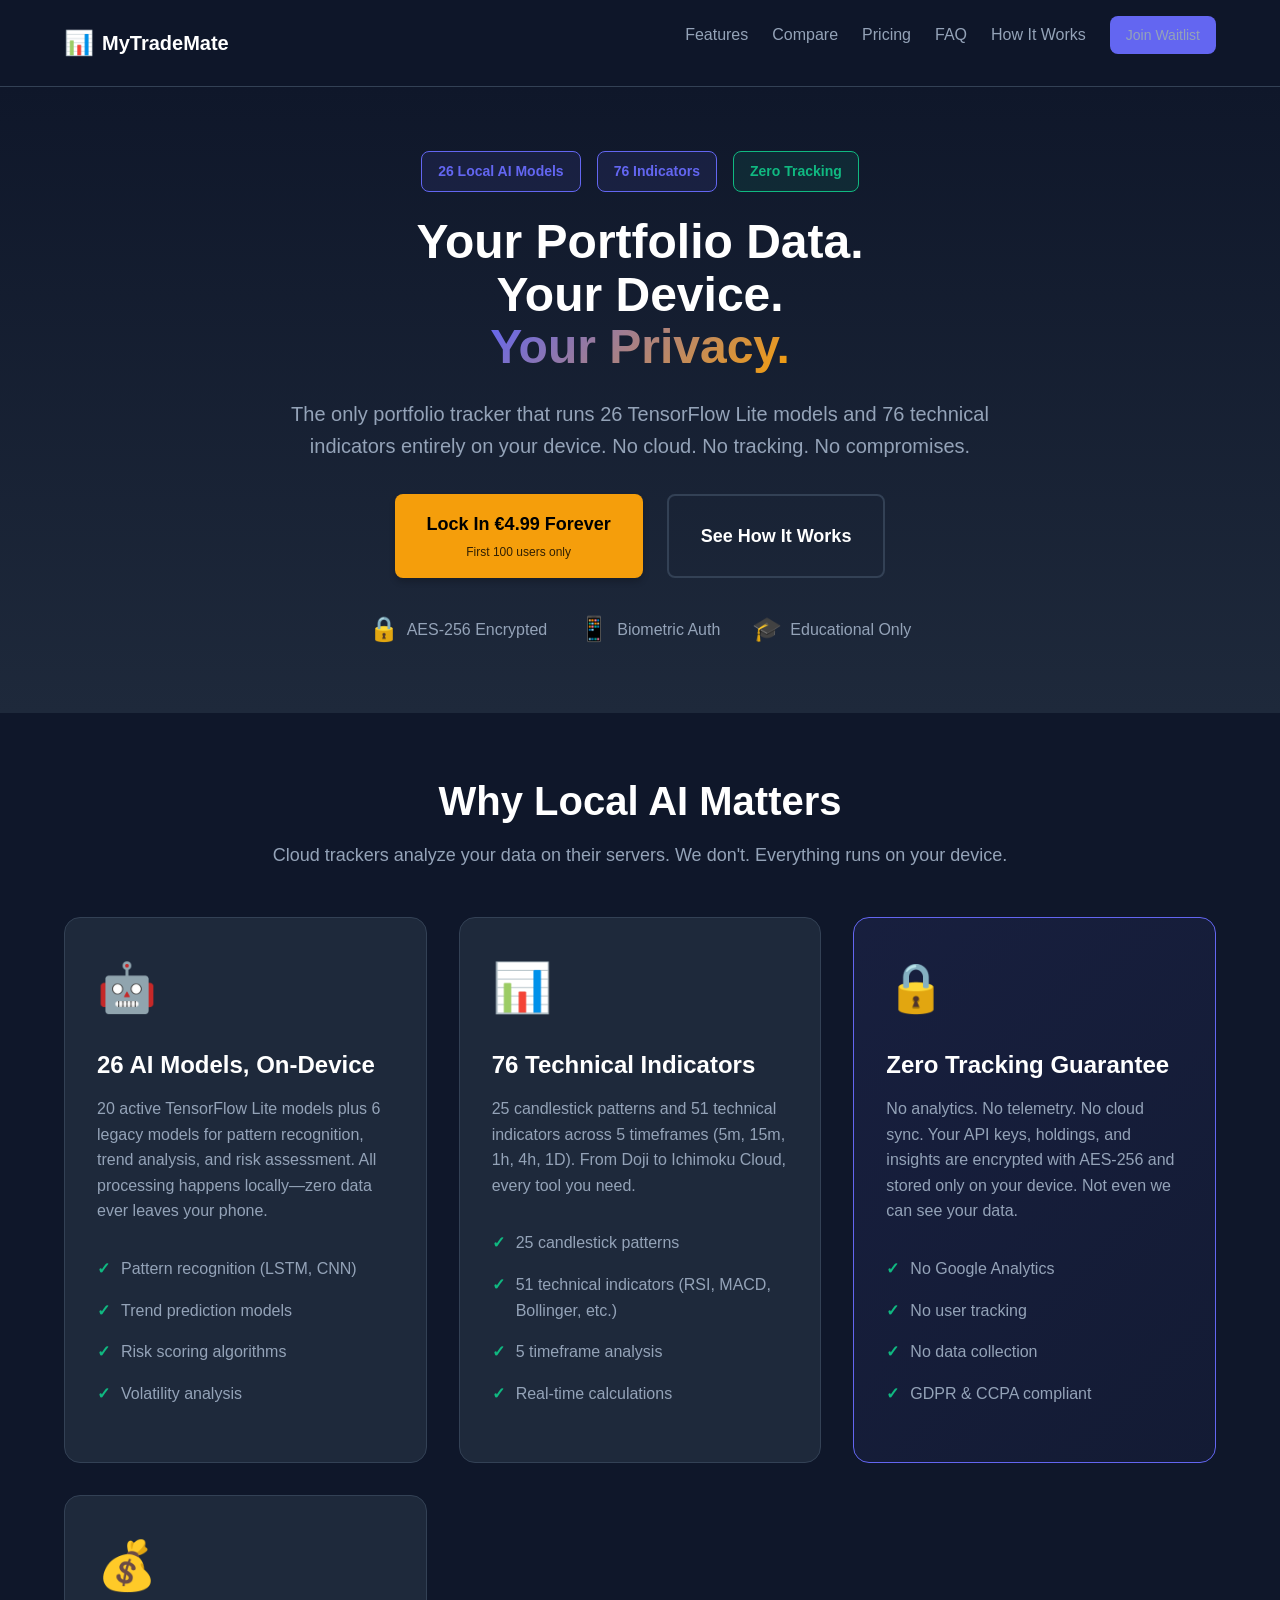
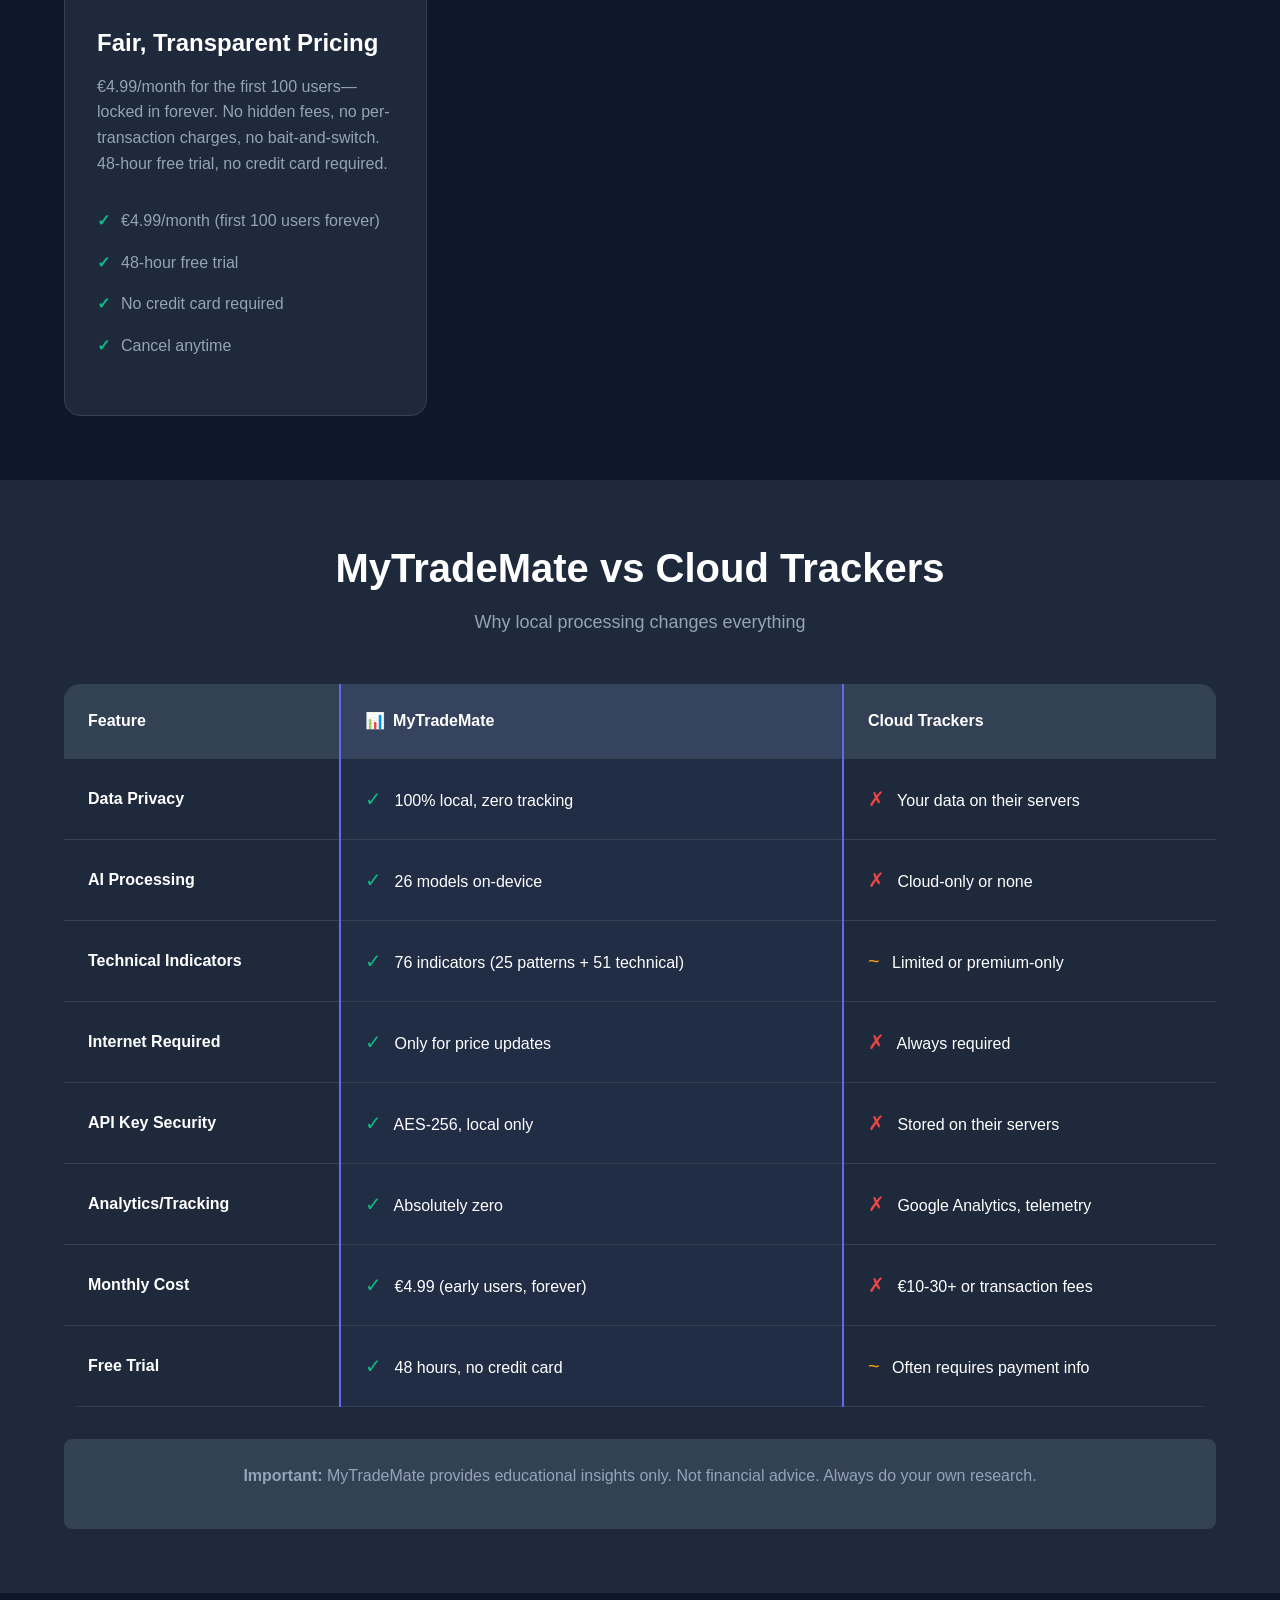
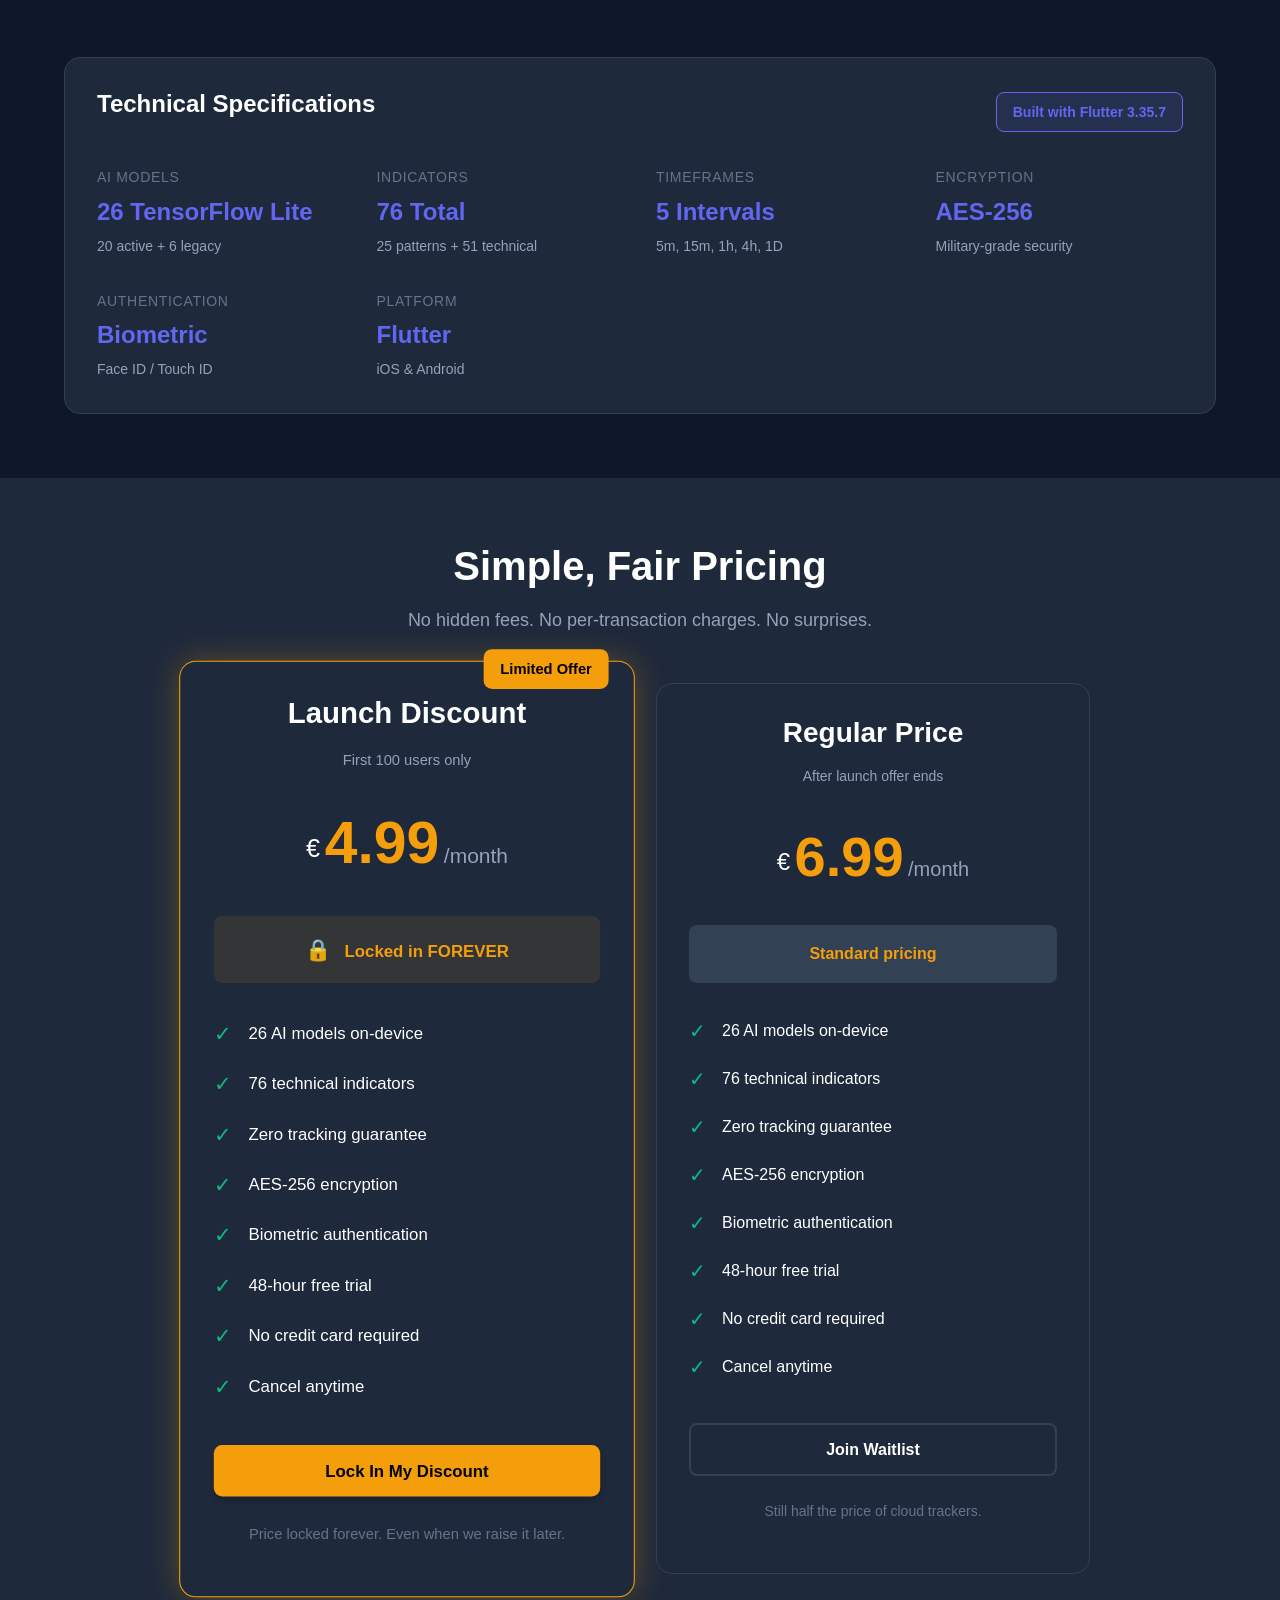
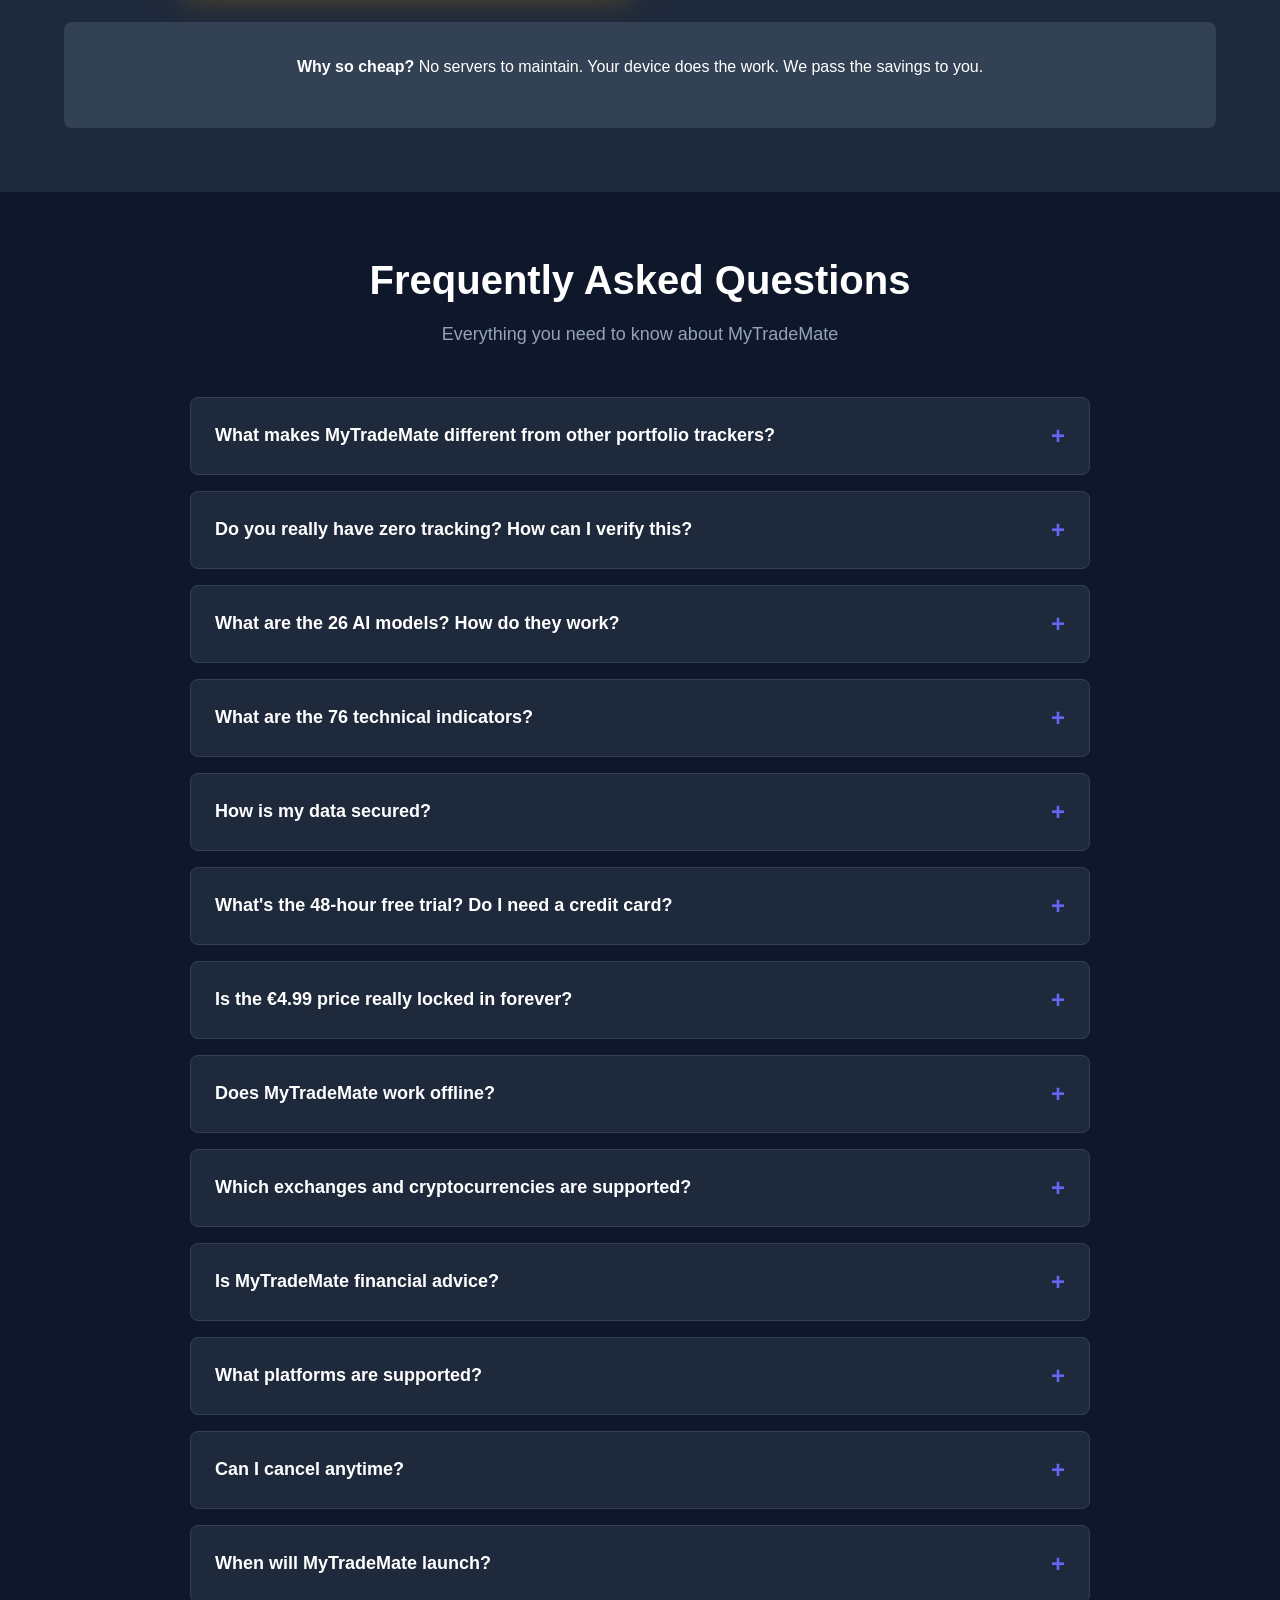
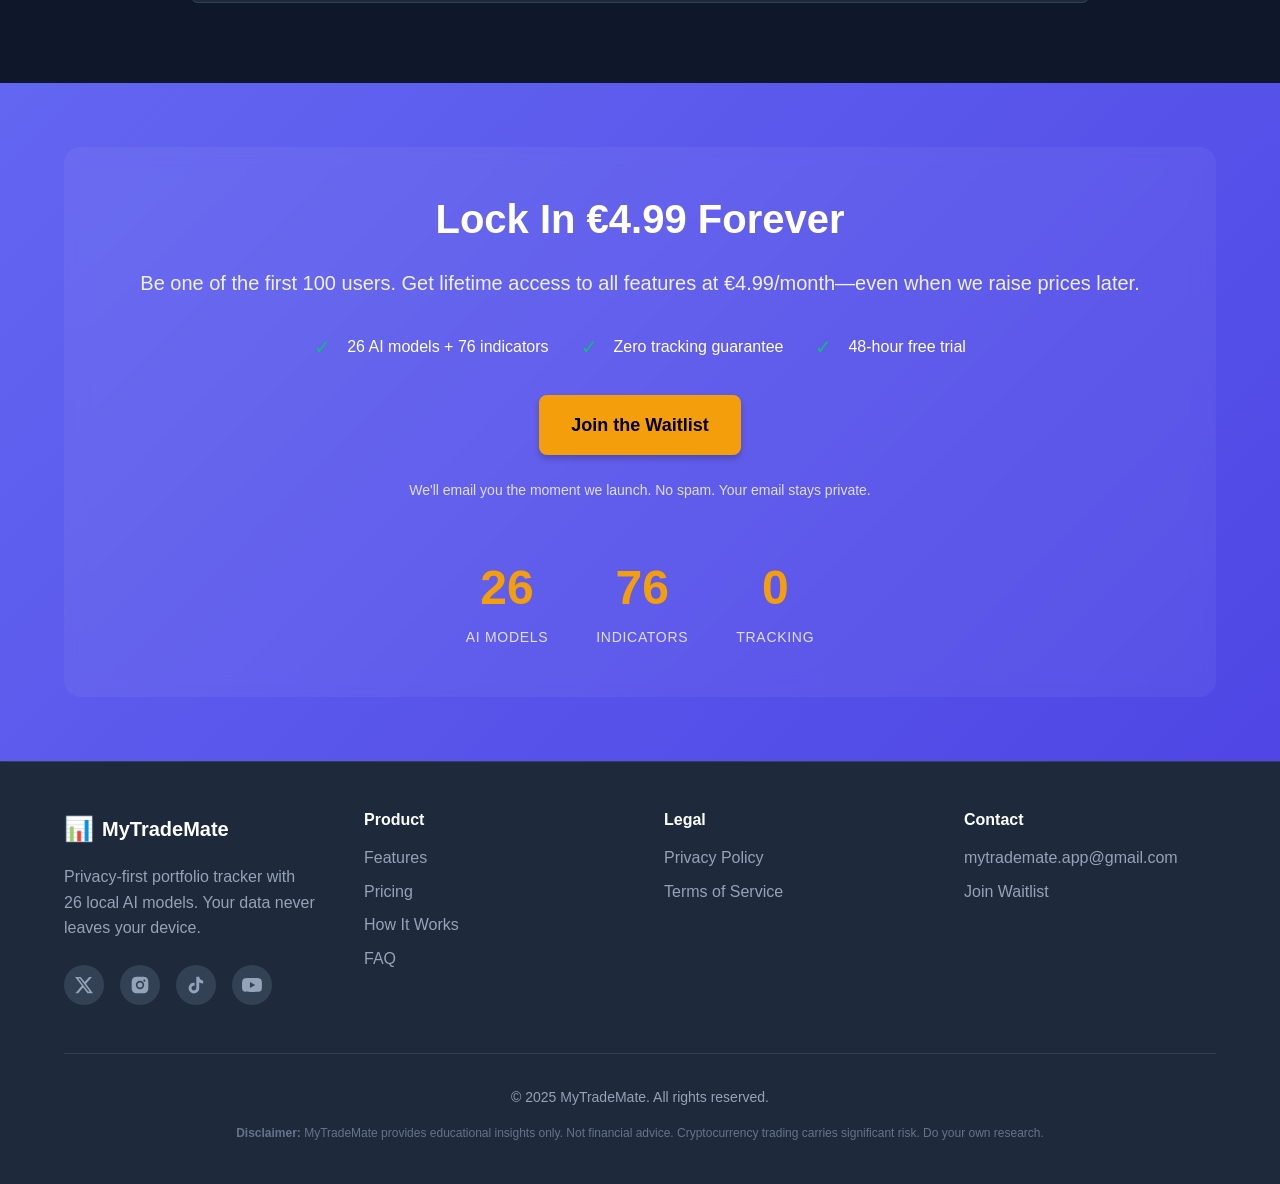
==== commit 3a260806: "feat(website): update pricing to €4.99/€6.99 and add exchange names PRICING CHANGES: - Early adopter" ====
--- a/website/index.html
+++ b/website/index.html
@@ -4,7 +4,7 @@
     <meta charset="UTF-8">
     <meta name="viewport" content="width=device-width, initial-scale=1.0">
     <meta name="tiktok-developers-site-verification" content="Luy8rzll7pFtcSYKHuachTHf6kLrsYoX">
-    <meta name="description" content="MyTradeMate - Privacy-first portfolio tracker with 26 local AI models, 76 technical indicators, and zero tracking. €3.99/month for first 1,000 users.">
+    <meta name="description" content="MyTradeMate - Privacy-first portfolio tracker with 26 local AI models, 76 technical indicators, and zero tracking. €4.99/month for first 100 users.">
     <meta name="keywords" content="crypto portfolio tracker, local AI, privacy-first, technical indicators, candlestick patterns, offline trading tools">
     <meta name="author" content="MyTradeMate">
     <meta property="og:title" content="MyTradeMate - Local AI Portfolio Tracker">
@@ -63,8 +63,8 @@
                 </p>
                 <div class="hero-cta">
                     <a href="#waitlist" class="btn btn-primary btn-lg">
-                        Lock In €3.99 Forever
-                        <span class="btn-subtext">First 1,000 users only</span>
+                        Lock In €4.99 Forever
+                        <span class="btn-subtext">First 100 users only</span>
                     </a>
                     <a href="#features" class="btn btn-outline btn-lg">
                         See How It Works
@@ -144,10 +144,10 @@
                     <div class="feature-icon">💰</div>
                     <h3 class="feature-title">Fair, Transparent Pricing</h3>
                     <p class="feature-description">
-                        €3.99/month for the first 1,000 users—locked in forever. No hidden fees, no per-transaction charges, no bait-and-switch. 48-hour free trial, no credit card required.
+                        €4.99/month for the first 100 users—locked in forever. No hidden fees, no per-transaction charges, no bait-and-switch. 48-hour free trial, no credit card required.
                     </p>
                     <ul class="feature-list">
-                        <li>€3.99/month (first 1,000 users forever)</li>
+                        <li>€4.99/month (first 100 users forever)</li>
                         <li>48-hour free trial</li>
                         <li>No credit card required</li>
                         <li>Cancel anytime</li>
@@ -251,7 +251,7 @@
                             <td><strong>Monthly Cost</strong></td>
                             <td class="highlight-col">
                                 <span class="check">✓</span>
-                                <span>€3.99 (early users, forever)</span>
+                                <span>€4.99 (early users, forever)</span>
                             </td>
                             <td>
                                 <span class="cross">✗</span>
@@ -336,11 +336,11 @@
                     <div class="pricing-badge">Limited Offer</div>
                     <div class="pricing-header">
                         <h3 class="pricing-title">Launch Discount</h3>
-                        <p class="pricing-subtitle">First 1,000 users only</p>
+                        <p class="pricing-subtitle">First 100 users only</p>
                     </div>
                     <div class="pricing-price">
                         <span class="price-currency">€</span>
-                        <span class="price-amount">3.99</span>
+                        <span class="price-amount">4.99</span>
                         <span class="price-period">/month</span>
                     </div>
                     <div class="pricing-lock">
@@ -368,7 +368,7 @@
                     </div>
                     <div class="pricing-price">
                         <span class="price-currency">€</span>
-                        <span class="price-amount">5.99</span>
+                        <span class="price-amount">6.99</span>
                         <span class="price-period">/month</span>
                     </div>
                     <div class="pricing-lock pricing-lock-regular">
@@ -410,7 +410,7 @@
                         <span class="faq-icon">+</span>
                     </button>
                     <div class="faq-answer">
-                        <p>MyTradeMate is the only portfolio tracker that runs 26 TensorFlow Lite AI models and 76 technical indicators entirely on your device. Your data never leaves your phone—no cloud sync, no servers, no tracking. We're also significantly cheaper (€3.99 for early users vs €10-30 for cloud trackers).</p>
+                        <p>MyTradeMate is the only portfolio tracker that runs 26 TensorFlow Lite AI models and 76 technical indicators entirely on your device. Your data never leaves your phone—no cloud sync, no servers, no tracking. We're also significantly cheaper (€4.99 for early users vs €10-30 for cloud trackers).</p>
                     </div>
                 </div>
 
@@ -466,11 +466,11 @@
 
                 <div class="faq-item">
                     <button class="faq-question">
-                        <span>Is the €3.99 price really locked in forever?</span>
-                        <span class="faq-icon">+</span>
-                    </button>
-                    <div class="faq-answer">
-                        <p>Yes. The first 1,000 users who subscribe will pay €3.99/month forever—even if we raise prices later (which we will). This is our way of rewarding early supporters. After 1,000 users, the price increases to €5.99/month.</p>
+                        <span>Is the €4.99 price really locked in forever?</span>
+                        <span class="faq-icon">+</span>
+                    </button>
+                    <div class="faq-answer">
+                        <p>Yes. The first 100 users who subscribe will pay €4.99/month forever—even if we raise prices later (which we will). This is our way of rewarding early supporters. After 100 users, the price increases to €6.99/month.</p>
                     </div>
                 </div>
 
@@ -490,7 +490,7 @@
                         <span class="faq-icon">+</span>
                     </button>
                     <div class="faq-answer">
-                        <p>MyTradeMate connects to major exchanges via read-only API keys (we never request trading permissions). You can track any cryptocurrency with sufficient market data. More exchange integrations are added regularly.</p>
+                        <p>MyTradeMate connects to Binance, Kraken, and Coinbase via read-only API keys (we never request trading permissions). You can track any cryptocurrency with sufficient market data. More exchange integrations are added regularly.</p>
                     </div>
                 </div>
 
@@ -530,7 +530,7 @@
                         <span class="faq-icon">+</span>
                     </button>
                     <div class="faq-answer">
-                        <p>We're currently in final testing. Join the waitlist to be notified the moment we launch—and to lock in the €3.99 early supporter price before it's gone.</p>
+                        <p>We're currently in final testing. Join the waitlist to be notified the moment we launch—and to lock in the €4.99 early supporter price before it's gone.</p>
                     </div>
                 </div>
             </div>
@@ -542,9 +542,9 @@
         <div class="container">
             <div class="waitlist-card">
                 <div class="waitlist-content">
-                    <h2 class="waitlist-title">Lock In €3.99 Forever</h2>
+                    <h2 class="waitlist-title">Lock In €4.99 Forever</h2>
                     <p class="waitlist-description">
-                        Be one of the first 1,000 users. Get lifetime access to all features at €3.99/month—even when we raise prices later.
+                        Be one of the first 100 users. Get lifetime access to all features at €4.99/month—even when we raise prices later.
                     </p>
                     <div class="waitlist-features">
                         <div class="waitlist-feature">
@@ -560,7 +560,7 @@
                             <span>48-hour free trial</span>
                         </div>
                     </div>
-                    <a href="mailto:mytrademate.app@gmail.com?subject=Lock%20In%20My%20€3.99%20Discount&body=Please%20notify%20me%20when%20MyTradeMate%20launches.%0A%0AI%20want%20to%20lock%20in%20the%20€3.99/month%20early%20supporter%20price%20forever." class="btn btn-primary btn-lg">
+                    <a href="mailto:mytrademate.app@gmail.com?subject=Lock%20In%20My%20€4.99%20Discount&body=Please%20notify%20me%20when%20MyTradeMate%20launches.%0A%0AI%20want%20to%20lock%20in%20the%20€4.99/month%20early%20supporter%20price%20forever." class="btn btn-primary btn-lg">
                         Join the Waitlist
                     </a>
                     <p class="waitlist-note">We'll email you the moment we launch. No spam. Your email stays private.</p>
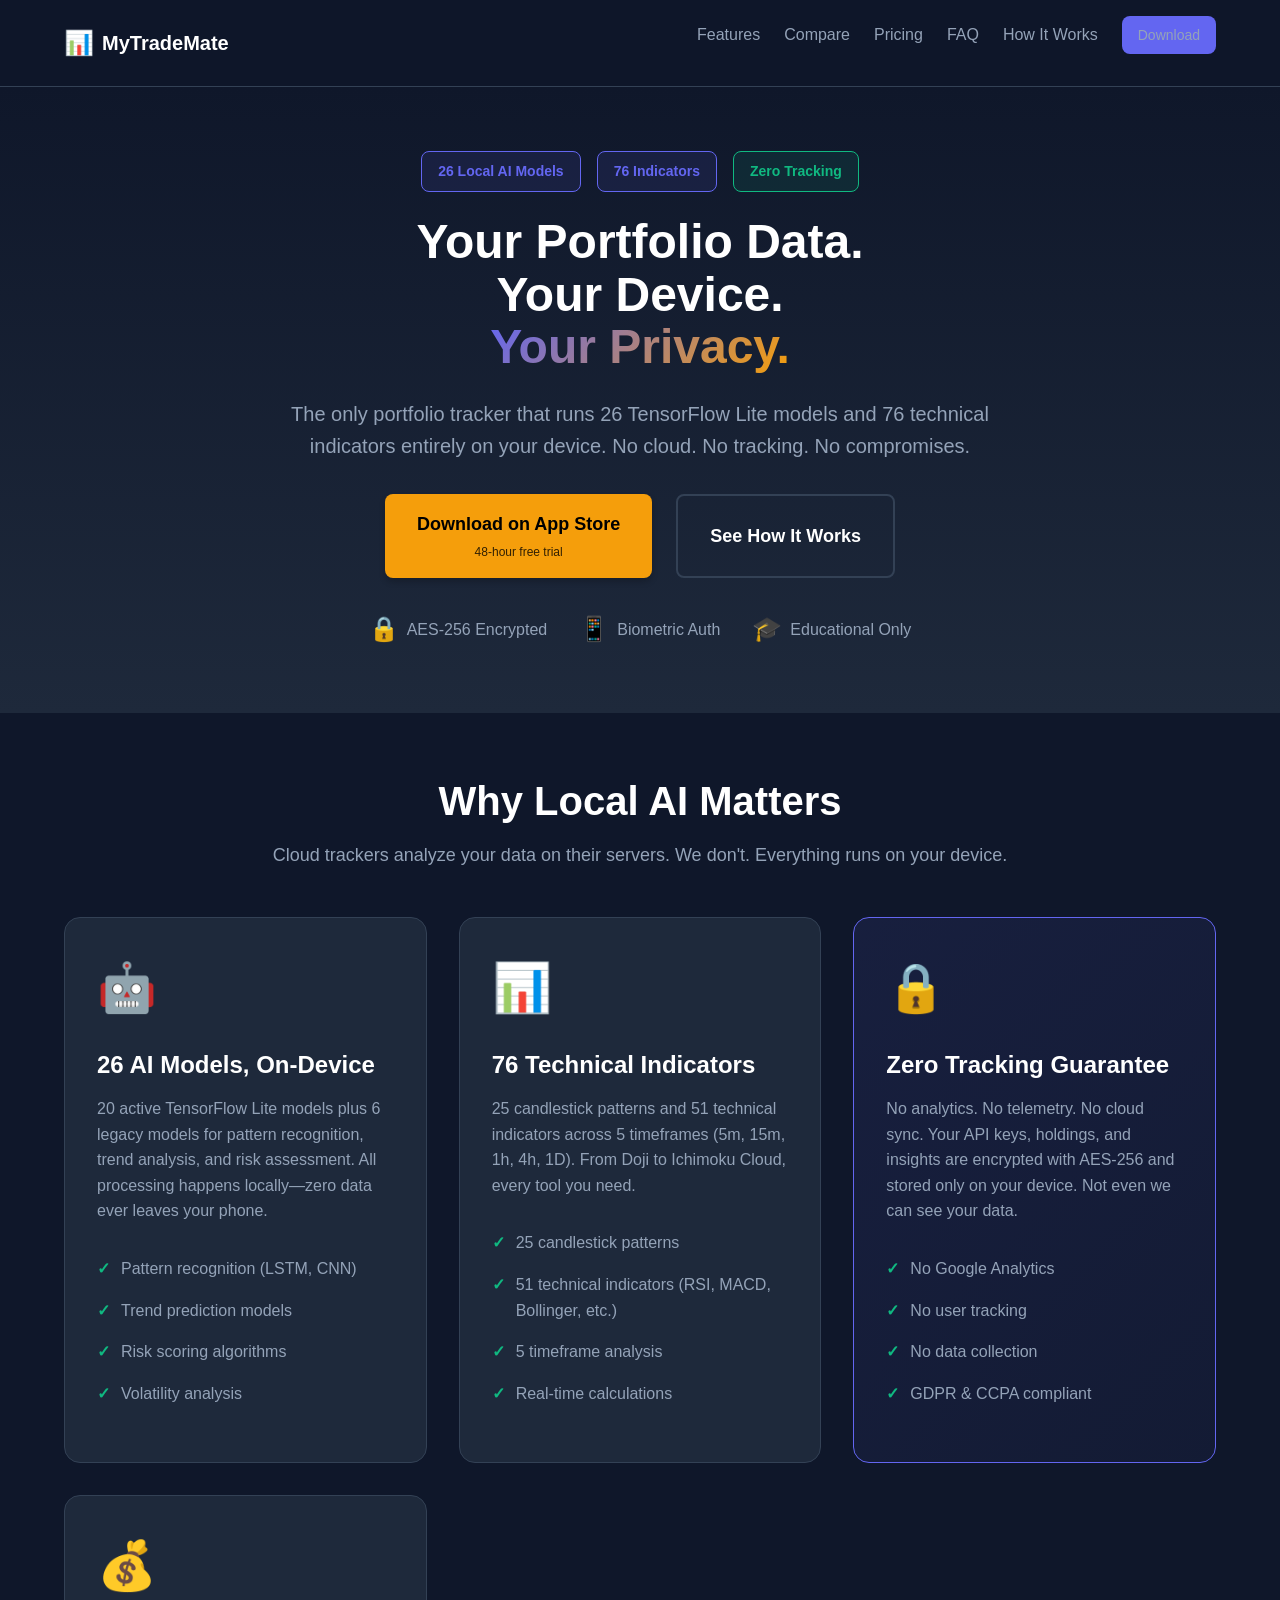
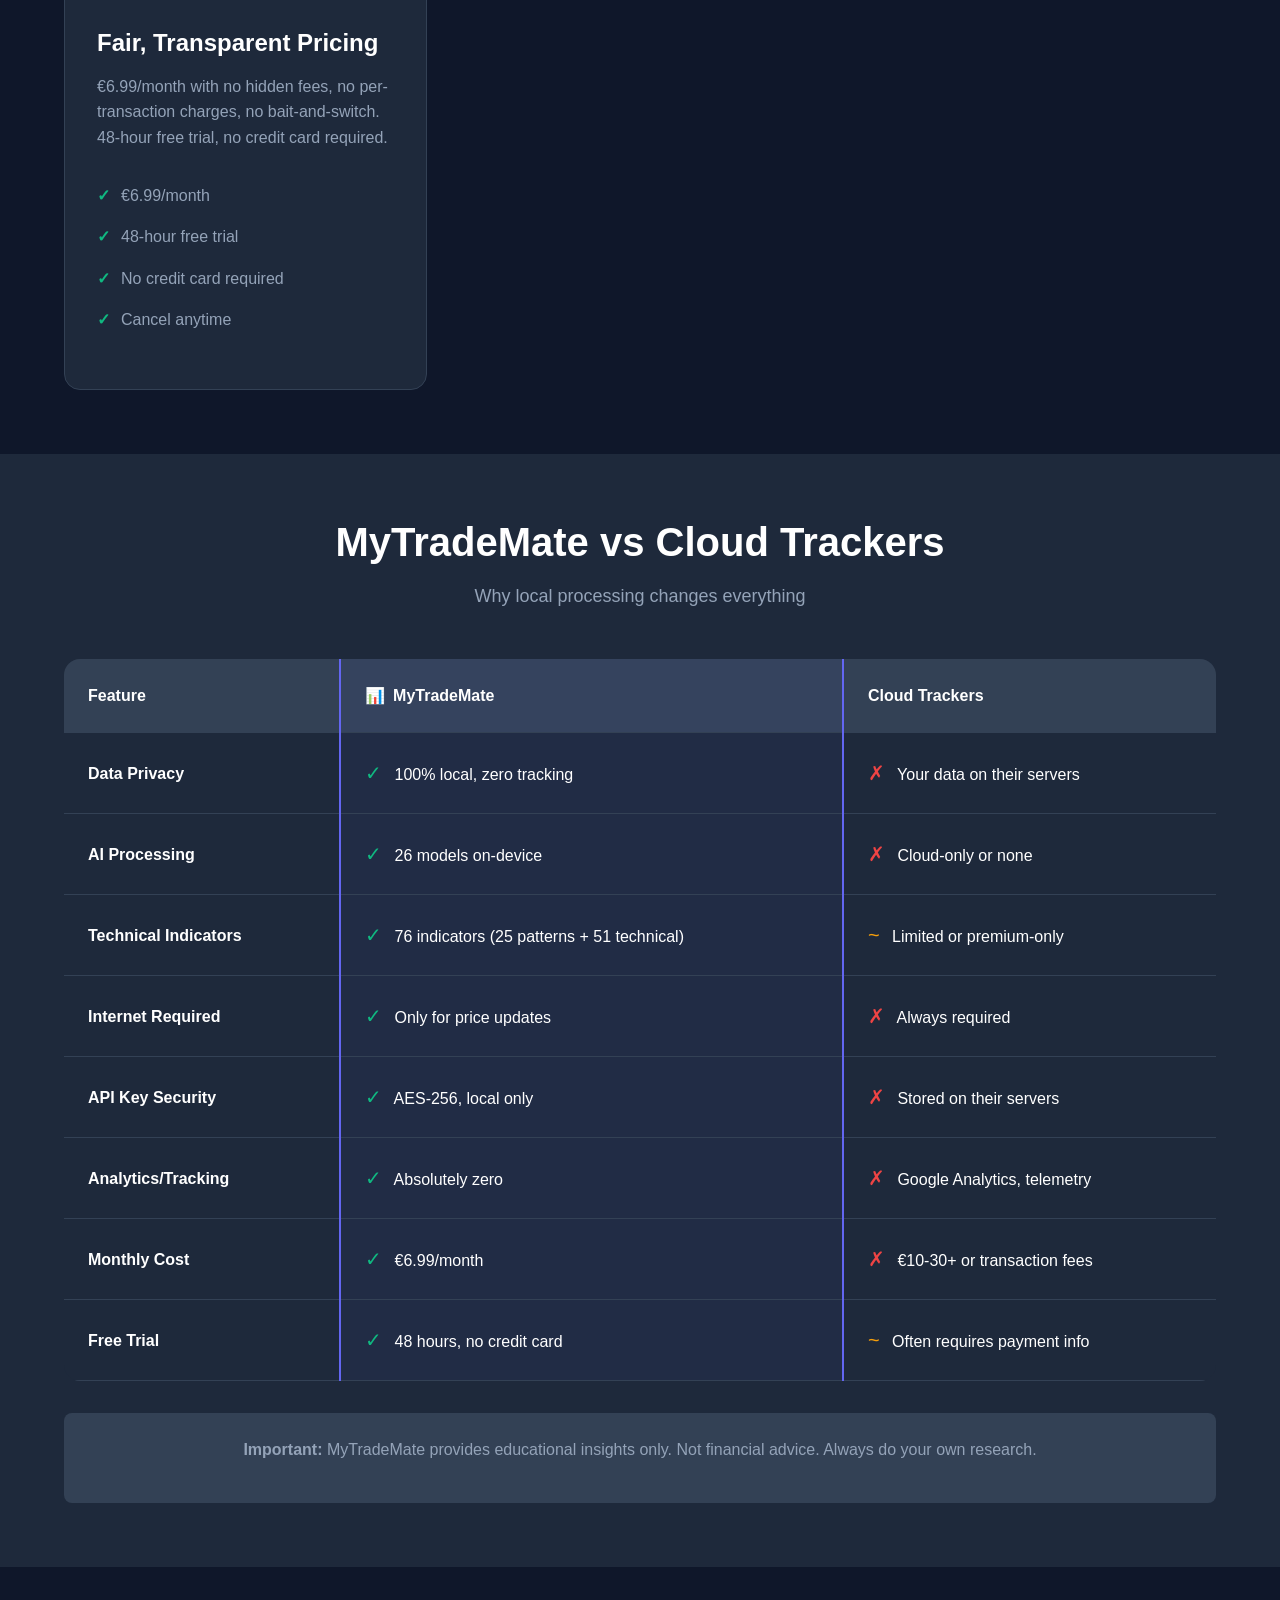
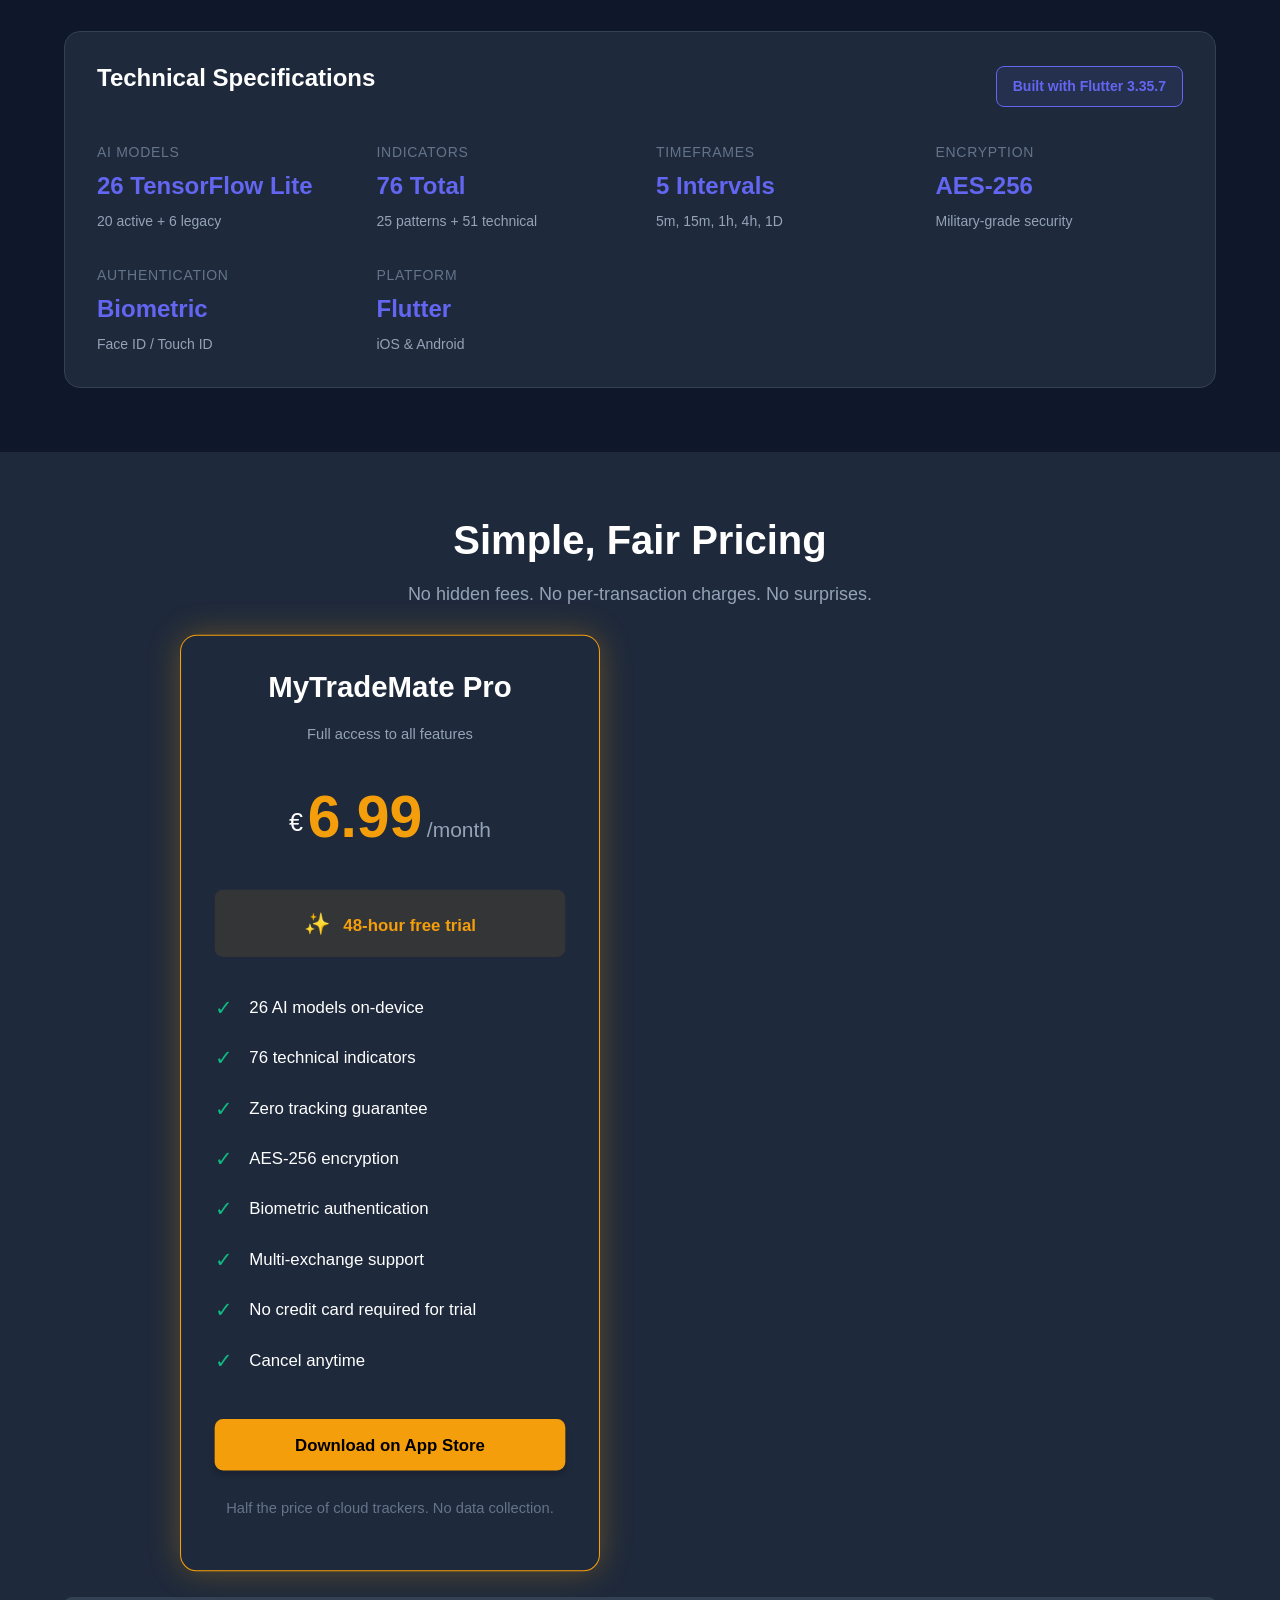
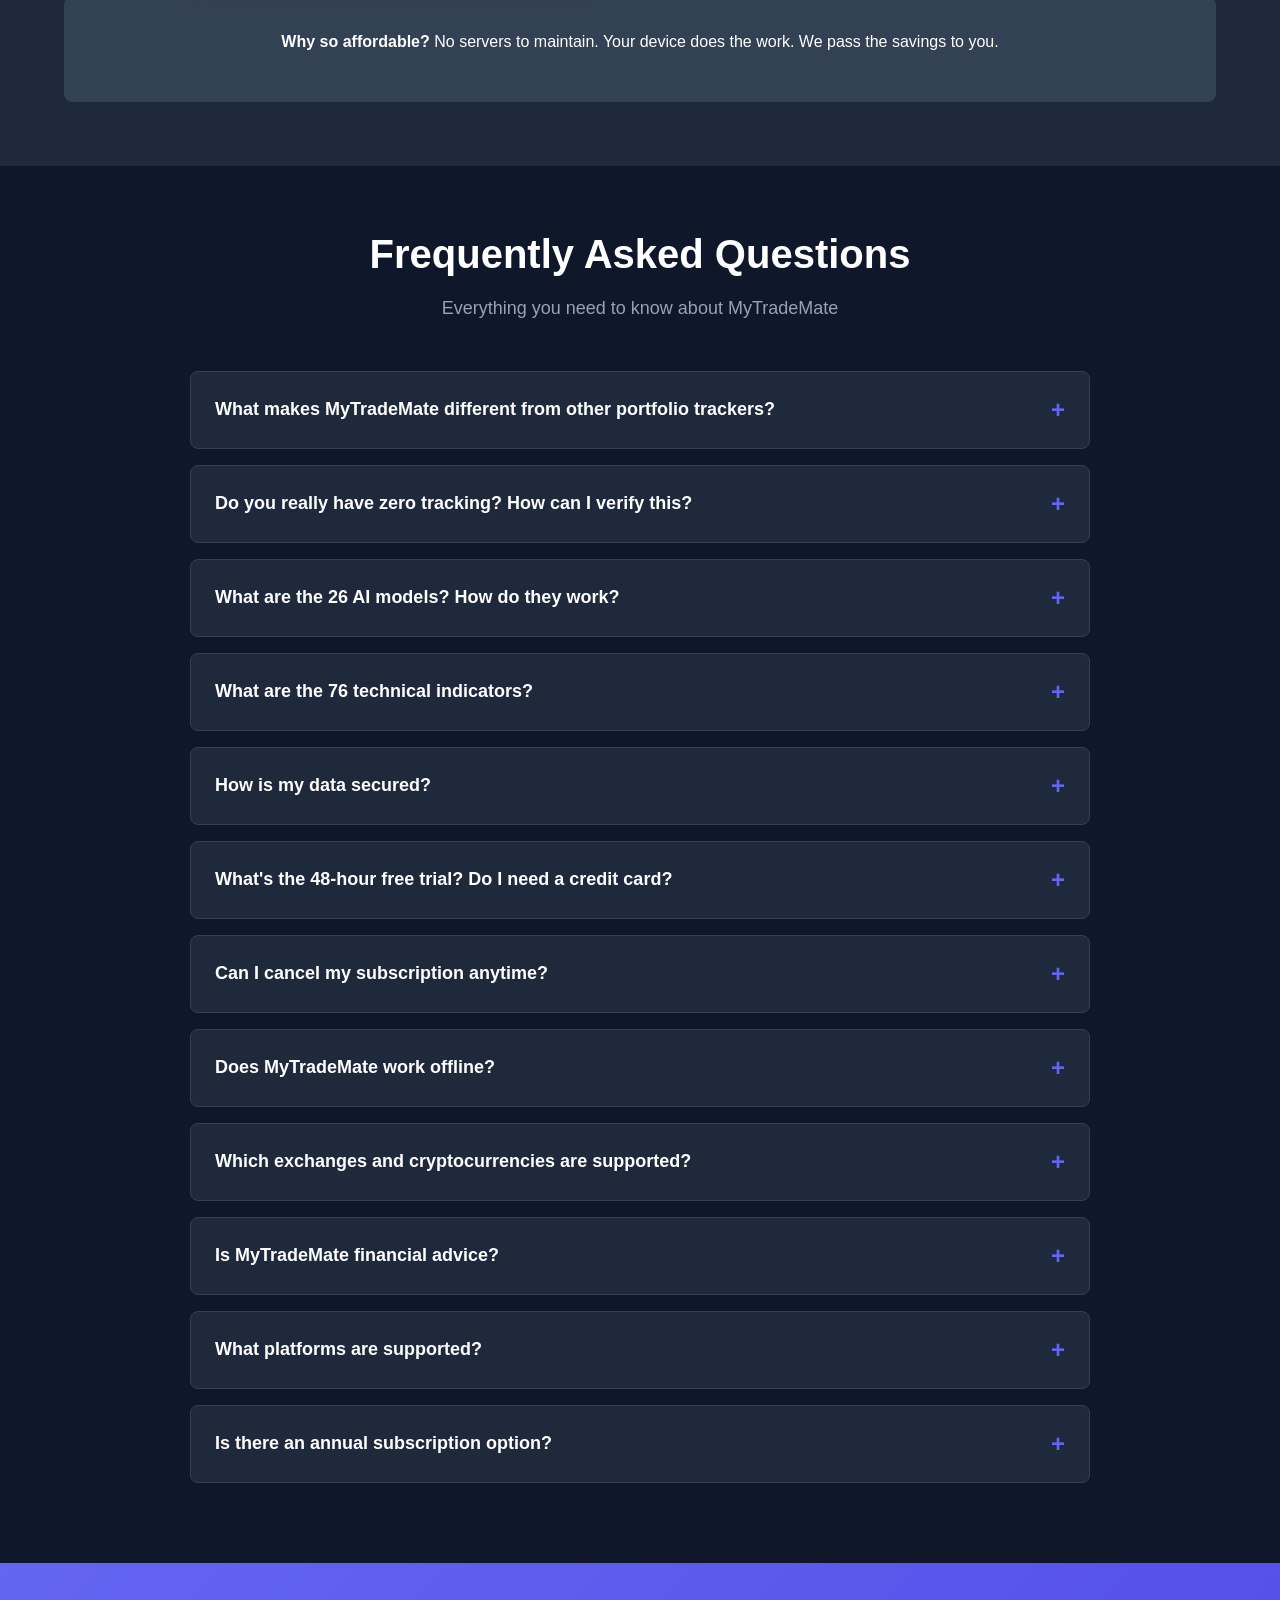
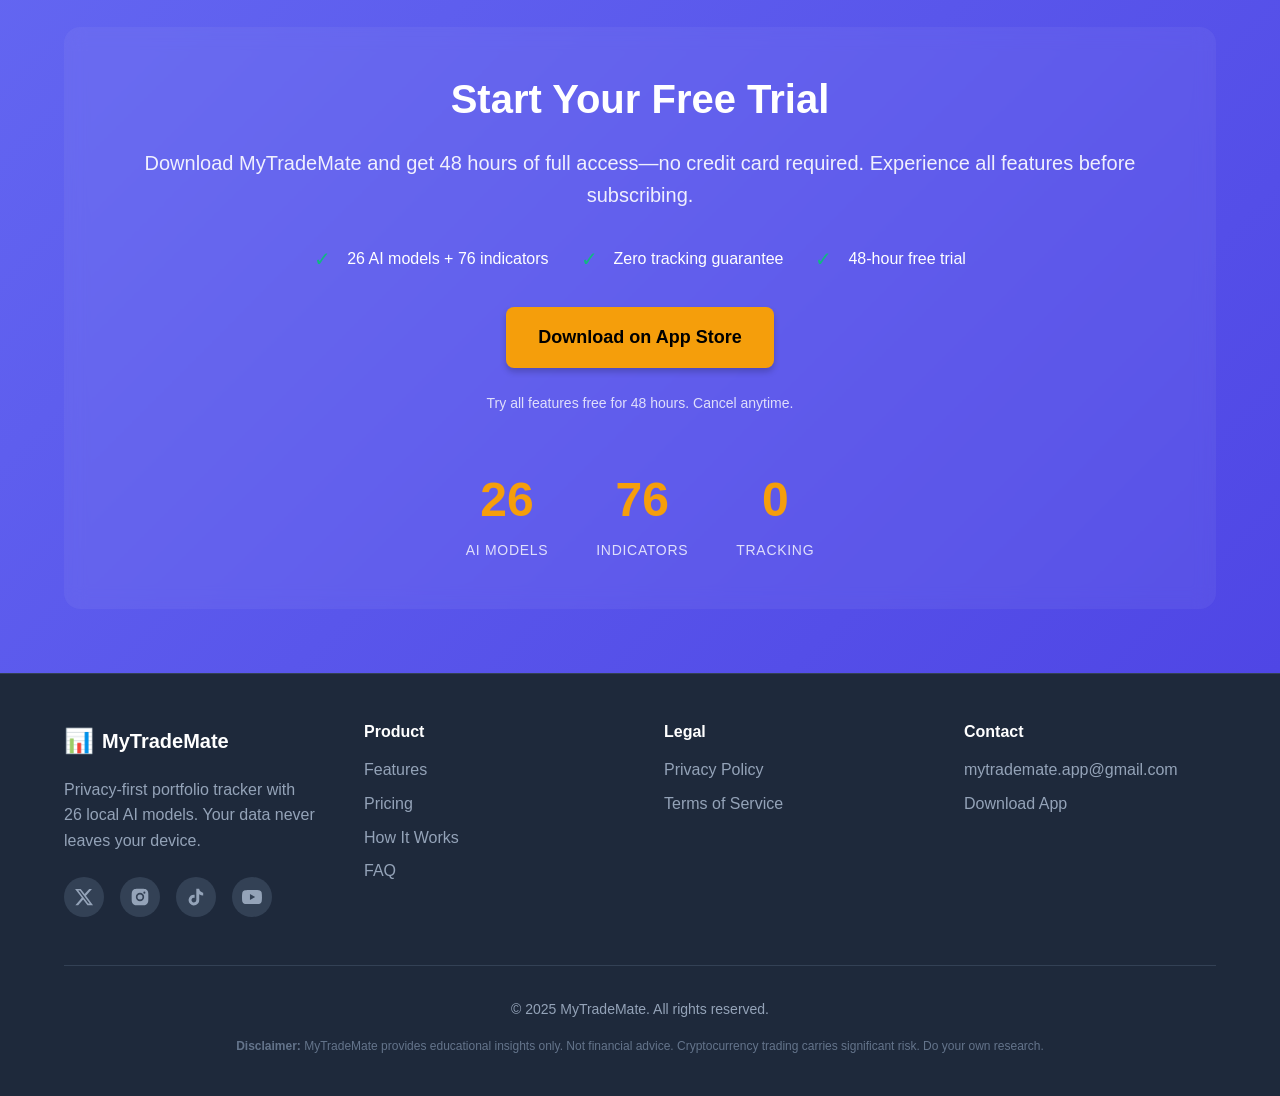
==== commit 06f4996e: "fix: simplify pricing - remove €4.99 early bird, keep only €6.99/month - Remove €4.99 'First 100 use" ====
--- a/website/index.html
+++ b/website/index.html
@@ -4,7 +4,7 @@
     <meta charset="UTF-8">
     <meta name="viewport" content="width=device-width, initial-scale=1.0">
     <meta name="tiktok-developers-site-verification" content="Luy8rzll7pFtcSYKHuachTHf6kLrsYoX">
-    <meta name="description" content="MyTradeMate - Privacy-first portfolio tracker with 26 local AI models, 76 technical indicators, and zero tracking. €4.99/month for first 100 users.">
+    <meta name="description" content="MyTradeMate - Privacy-first portfolio tracker with 26 local AI models, 76 technical indicators, and zero tracking. €6.99/month with 48-hour free trial.">
     <meta name="keywords" content="crypto portfolio tracker, local AI, privacy-first, technical indicators, candlestick patterns, offline trading tools">
     <meta name="author" content="MyTradeMate">
     <meta property="og:title" content="MyTradeMate - Local AI Portfolio Tracker">
@@ -23,7 +23,7 @@
     <header class="header">
         <div class="container">
             <nav class="nav">
-                <a href="index-rebuilt.html" class="logo">
+                <a href="index.html" class="logo">
                     <span class="logo-icon">📊</span>
                     <span class="logo-text">MyTradeMate</span>
                 </a>
@@ -38,7 +38,7 @@
                     <li><a href="#pricing">Pricing</a></li>
                     <li><a href="#faq">FAQ</a></li>
                     <li><a href="how-it-works.html">How It Works</a></li>
-                    <li><a href="#waitlist" class="btn btn-secondary btn-sm">Join Waitlist</a></li>
+                    <li><a href="https://apps.apple.com/app/mytrademate" class="btn btn-secondary btn-sm">Download</a></li>
                 </ul>
             </nav>
         </div>
@@ -62,9 +62,9 @@
                     The only portfolio tracker that runs 26 TensorFlow Lite models and 76 technical indicators entirely on your device. No cloud. No tracking. No compromises.
                 </p>
                 <div class="hero-cta">
-                    <a href="#waitlist" class="btn btn-primary btn-lg">
-                        Lock In €4.99 Forever
-                        <span class="btn-subtext">First 100 users only</span>
+                    <a href="https://apps.apple.com/app/mytrademate" class="btn btn-primary btn-lg">
+                        Download on App Store
+                        <span class="btn-subtext">48-hour free trial</span>
                     </a>
                     <a href="#features" class="btn btn-outline btn-lg">
                         See How It Works
@@ -144,10 +144,10 @@
                     <div class="feature-icon">💰</div>
                     <h3 class="feature-title">Fair, Transparent Pricing</h3>
                     <p class="feature-description">
-                        €4.99/month for the first 100 users—locked in forever. No hidden fees, no per-transaction charges, no bait-and-switch. 48-hour free trial, no credit card required.
+                        €6.99/month with no hidden fees, no per-transaction charges, no bait-and-switch. 48-hour free trial, no credit card required.
                     </p>
                     <ul class="feature-list">
-                        <li>€4.99/month (first 100 users forever)</li>
+                        <li>€6.99/month</li>
                         <li>48-hour free trial</li>
                         <li>No credit card required</li>
                         <li>Cancel anytime</li>
@@ -251,7 +251,7 @@
                             <td><strong>Monthly Cost</strong></td>
                             <td class="highlight-col">
                                 <span class="check">✓</span>
-                                <span>€4.99 (early users, forever)</span>
+                                <span>€6.99/month</span>
                             </td>
                             <td>
                                 <span class="cross">✗</span>
@@ -331,21 +331,20 @@
                     No hidden fees. No per-transaction charges. No surprises.
                 </p>
             </div>
-            <div class="pricing-grid">
-                <div class="pricing-card pricing-card-featured">
-                    <div class="pricing-badge">Limited Offer</div>
+            <div class="pricing-grid" style="justify-content: center;">
+                <div class="pricing-card pricing-card-featured" style="max-width: 400px;">
                     <div class="pricing-header">
-                        <h3 class="pricing-title">Launch Discount</h3>
-                        <p class="pricing-subtitle">First 100 users only</p>
+                        <h3 class="pricing-title">MyTradeMate Pro</h3>
+                        <p class="pricing-subtitle">Full access to all features</p>
                     </div>
                     <div class="pricing-price">
                         <span class="price-currency">€</span>
-                        <span class="price-amount">4.99</span>
+                        <span class="price-amount">6.99</span>
                         <span class="price-period">/month</span>
                     </div>
                     <div class="pricing-lock">
-                        <span class="lock-icon">🔒</span>
-                        <span class="lock-text">Locked in FOREVER</span>
+                        <span class="lock-icon">✨</span>
+                        <span class="lock-text">48-hour free trial</span>
                     </div>
                     <ul class="pricing-features">
                         <li><span class="check">✓</span> 26 AI models on-device</li>
@@ -353,43 +352,16 @@
                         <li><span class="check">✓</span> Zero tracking guarantee</li>
                         <li><span class="check">✓</span> AES-256 encryption</li>
                         <li><span class="check">✓</span> Biometric authentication</li>
-                        <li><span class="check">✓</span> 48-hour free trial</li>
-                        <li><span class="check">✓</span> No credit card required</li>
+                        <li><span class="check">✓</span> Multi-exchange support</li>
+                        <li><span class="check">✓</span> No credit card required for trial</li>
                         <li><span class="check">✓</span> Cancel anytime</li>
                     </ul>
-                    <a href="#waitlist" class="btn btn-primary btn-block">Lock In My Discount</a>
-                    <p class="pricing-note">Price locked forever. Even when we raise it later.</p>
-                </div>
-
-                <div class="pricing-card">
-                    <div class="pricing-header">
-                        <h3 class="pricing-title">Regular Price</h3>
-                        <p class="pricing-subtitle">After launch offer ends</p>
-                    </div>
-                    <div class="pricing-price">
-                        <span class="price-currency">€</span>
-                        <span class="price-amount">6.99</span>
-                        <span class="price-period">/month</span>
-                    </div>
-                    <div class="pricing-lock pricing-lock-regular">
-                        <span class="lock-text">Standard pricing</span>
-                    </div>
-                    <ul class="pricing-features">
-                        <li><span class="check">✓</span> 26 AI models on-device</li>
-                        <li><span class="check">✓</span> 76 technical indicators</li>
-                        <li><span class="check">✓</span> Zero tracking guarantee</li>
-                        <li><span class="check">✓</span> AES-256 encryption</li>
-                        <li><span class="check">✓</span> Biometric authentication</li>
-                        <li><span class="check">✓</span> 48-hour free trial</li>
-                        <li><span class="check">✓</span> No credit card required</li>
-                        <li><span class="check">✓</span> Cancel anytime</li>
-                    </ul>
-                    <a href="#waitlist" class="btn btn-outline btn-block">Join Waitlist</a>
-                    <p class="pricing-note">Still half the price of cloud trackers.</p>
+                    <a href="https://apps.apple.com/app/mytrademate" class="btn btn-primary btn-block">Download on App Store</a>
+                    <p class="pricing-note">Half the price of cloud trackers. No data collection.</p>
                 </div>
             </div>
             <div class="pricing-faq">
-                <p><strong>Why so cheap?</strong> No servers to maintain. Your device does the work. We pass the savings to you.</p>
+                <p><strong>Why so affordable?</strong> No servers to maintain. Your device does the work. We pass the savings to you.</p>
             </div>
         </div>
     </section>
@@ -410,7 +382,7 @@
                         <span class="faq-icon">+</span>
                     </button>
                     <div class="faq-answer">
-                        <p>MyTradeMate is the only portfolio tracker that runs 26 TensorFlow Lite AI models and 76 technical indicators entirely on your device. Your data never leaves your phone—no cloud sync, no servers, no tracking. We're also significantly cheaper (€4.99 for early users vs €10-30 for cloud trackers).</p>
+                        <p>MyTradeMate is the only portfolio tracker that runs 26 TensorFlow Lite AI models and 76 technical indicators entirely on your device. Your data never leaves your phone—no cloud sync, no servers, no tracking. We're also significantly cheaper (€6.99/month vs €10-30 for cloud trackers).</p>
                     </div>
                 </div>
 
@@ -466,11 +438,11 @@
 
                 <div class="faq-item">
                     <button class="faq-question">
-                        <span>Is the €4.99 price really locked in forever?</span>
-                        <span class="faq-icon">+</span>
-                    </button>
-                    <div class="faq-answer">
-                        <p>Yes. The first 100 users who subscribe will pay €4.99/month forever—even if we raise prices later (which we will). This is our way of rewarding early supporters. After 100 users, the price increases to €6.99/month.</p>
+                        <span>Can I cancel my subscription anytime?</span>
+                        <span class="faq-icon">+</span>
+                    </button>
+                    <div class="faq-answer">
+                        <p>Yes. You can cancel your subscription anytime through the App Store or Google Play Store. No penalties, no questions asked. Your data remains on your device until you delete the app.</p>
                     </div>
                 </div>
 
@@ -516,35 +488,25 @@
 
                 <div class="faq-item">
                     <button class="faq-question">
-                        <span>Can I cancel anytime?</span>
-                        <span class="faq-icon">+</span>
-                    </button>
-                    <div class="faq-answer">
-                        <p>Yes. You can cancel your subscription anytime through the App Store or Google Play Store. No penalties, no questions asked. Your data remains on your device until you delete the app.</p>
-                    </div>
-                </div>
-
-                <div class="faq-item">
-                    <button class="faq-question">
-                        <span>When will MyTradeMate launch?</span>
-                        <span class="faq-icon">+</span>
-                    </button>
-                    <div class="faq-answer">
-                        <p>We're currently in final testing. Join the waitlist to be notified the moment we launch—and to lock in the €4.99 early supporter price before it's gone.</p>
+                        <span>Is there an annual subscription option?</span>
+                        <span class="faq-icon">+</span>
+                    </button>
+                    <div class="faq-answer">
+                        <p>Yes. You can subscribe monthly for €6.99/month or annually for €67.10/year (save 20%). Both options include a 48-hour free trial with full access to all features.</p>
                     </div>
                 </div>
             </div>
         </div>
     </section>
 
-    <!-- Waitlist Section -->
+    <!-- Download Section -->
     <section id="waitlist" class="section section-cta">
         <div class="container">
             <div class="waitlist-card">
                 <div class="waitlist-content">
-                    <h2 class="waitlist-title">Lock In €4.99 Forever</h2>
+                    <h2 class="waitlist-title">Start Your Free Trial</h2>
                     <p class="waitlist-description">
-                        Be one of the first 100 users. Get lifetime access to all features at €4.99/month—even when we raise prices later.
+                        Download MyTradeMate and get 48 hours of full access—no credit card required. Experience all features before subscribing.
                     </p>
                     <div class="waitlist-features">
                         <div class="waitlist-feature">
@@ -560,10 +522,10 @@
                             <span>48-hour free trial</span>
                         </div>
                     </div>
-                    <a href="mailto:mytrademate.app@gmail.com?subject=Lock%20In%20My%20€4.99%20Discount&body=Please%20notify%20me%20when%20MyTradeMate%20launches.%0A%0AI%20want%20to%20lock%20in%20the%20€4.99/month%20early%20supporter%20price%20forever." class="btn btn-primary btn-lg">
-                        Join the Waitlist
+                    <a href="https://apps.apple.com/app/mytrademate" class="btn btn-primary btn-lg">
+                        Download on App Store
                     </a>
-                    <p class="waitlist-note">We'll email you the moment we launch. No spam. Your email stays private.</p>
+                    <p class="waitlist-note">Try all features free for 48 hours. Cancel anytime.</p>
                 </div>
                 <div class="waitlist-visual">
                     <div class="visual-stat">
@@ -641,7 +603,7 @@
                     <h4 class="footer-title">Contact</h4>
                     <ul class="footer-links">
                         <li><a href="mailto:mytrademate.app@gmail.com">mytrademate.app@gmail.com</a></li>
-                        <li><a href="#waitlist">Join Waitlist</a></li>
+                        <li><a href="https://apps.apple.com/app/mytrademate">Download App</a></li>
                     </ul>
                 </div>
             </div>
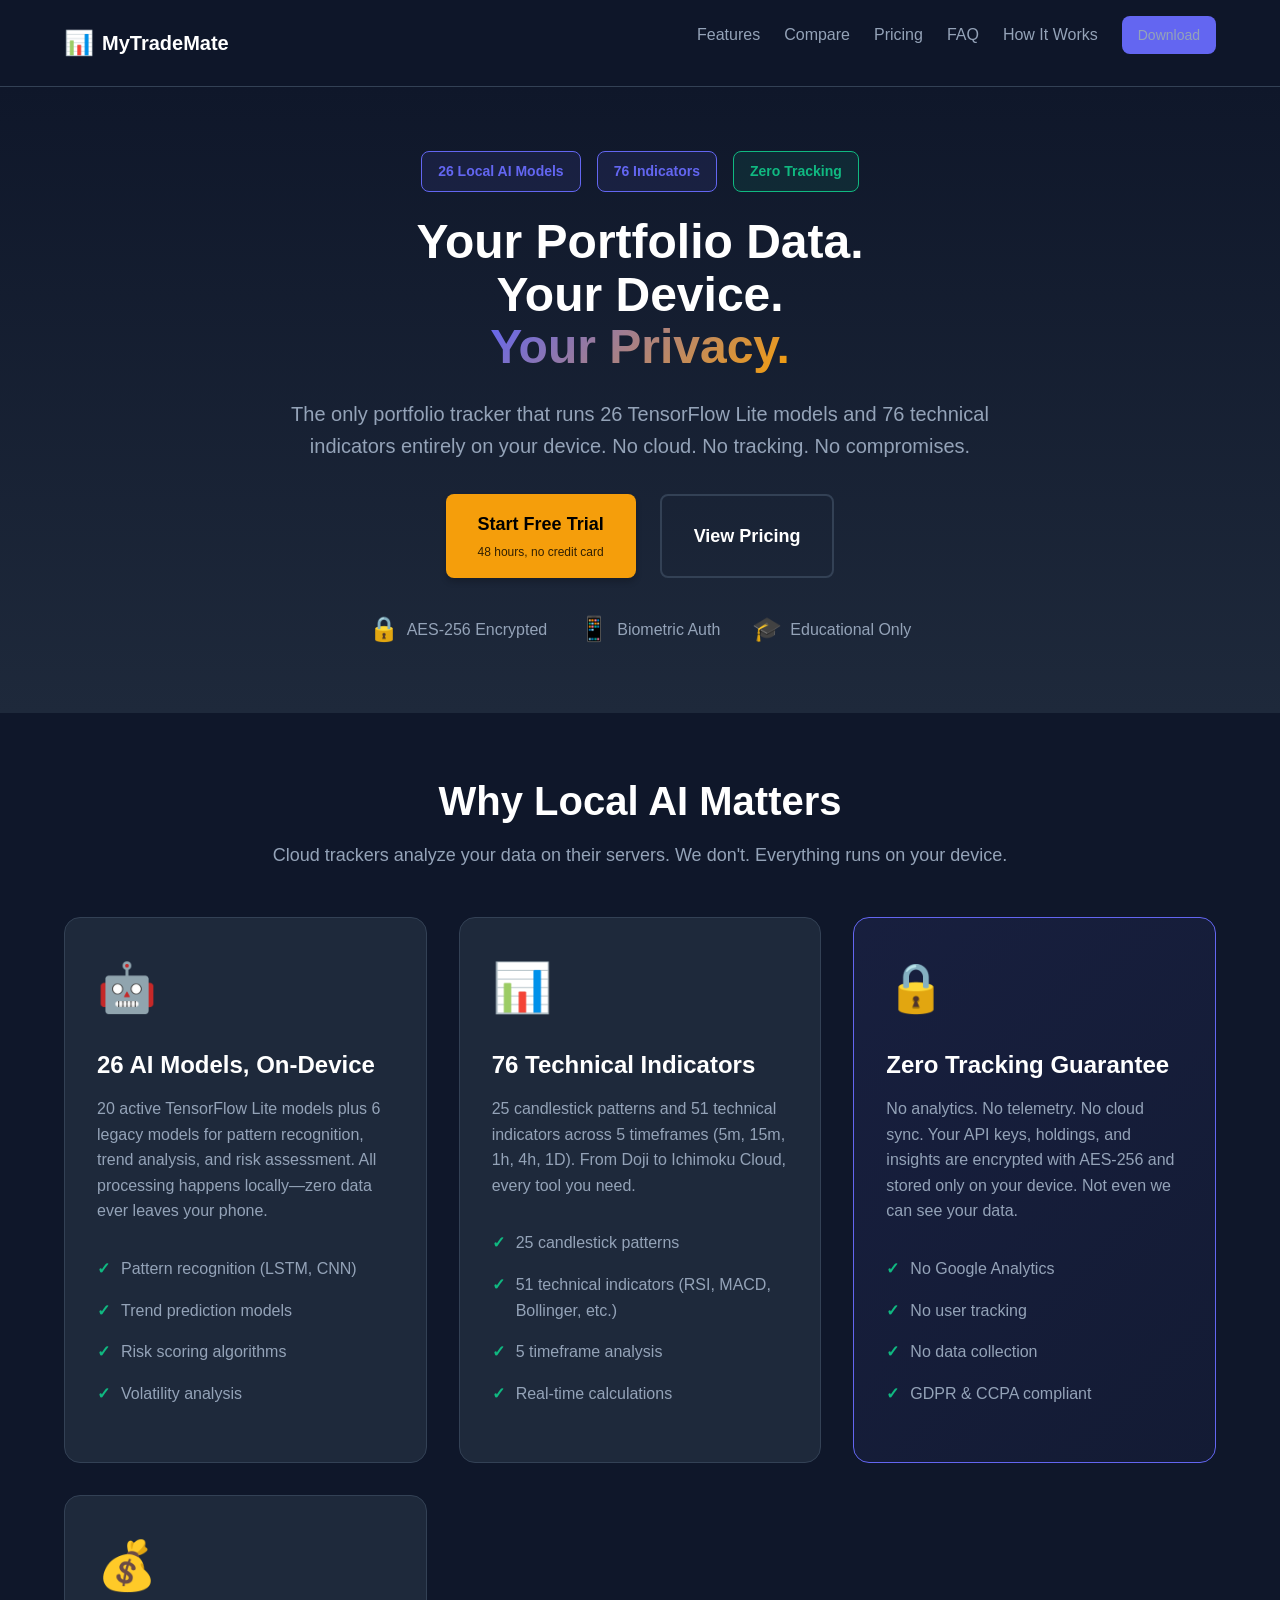
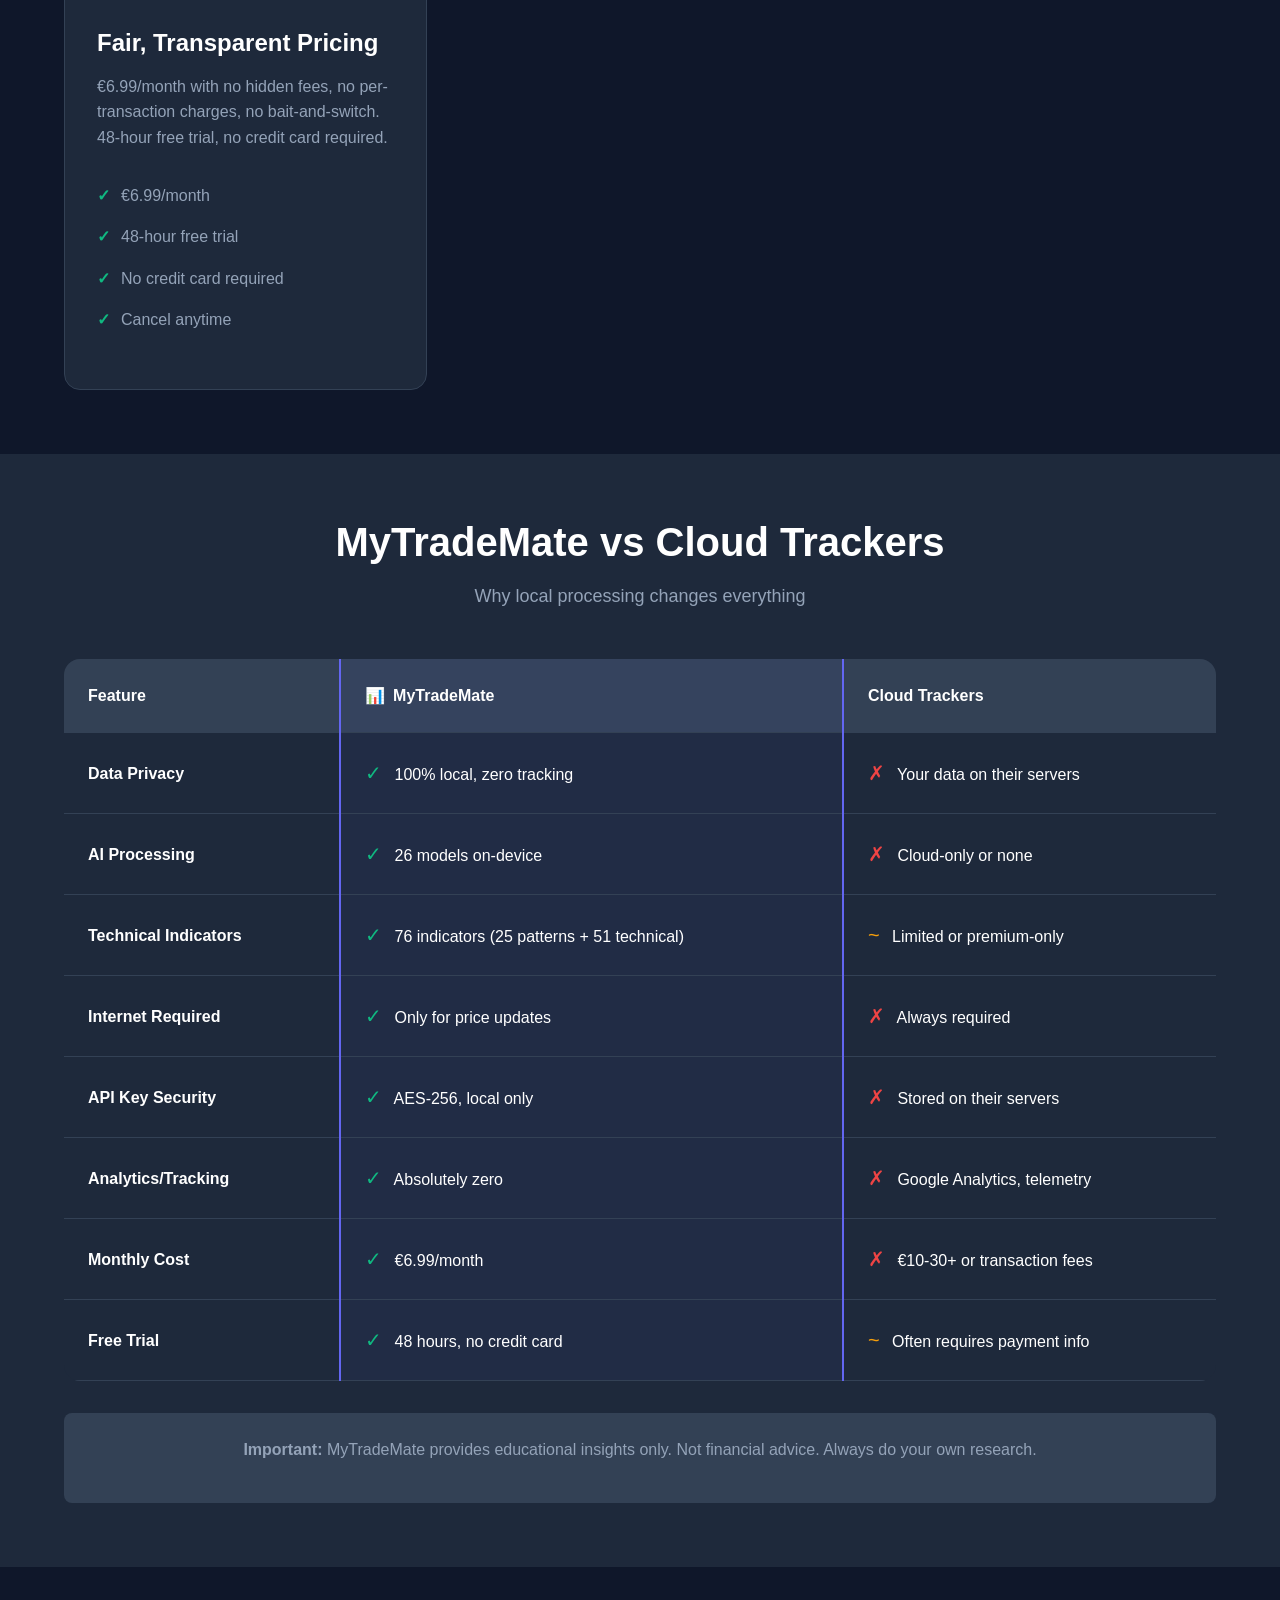
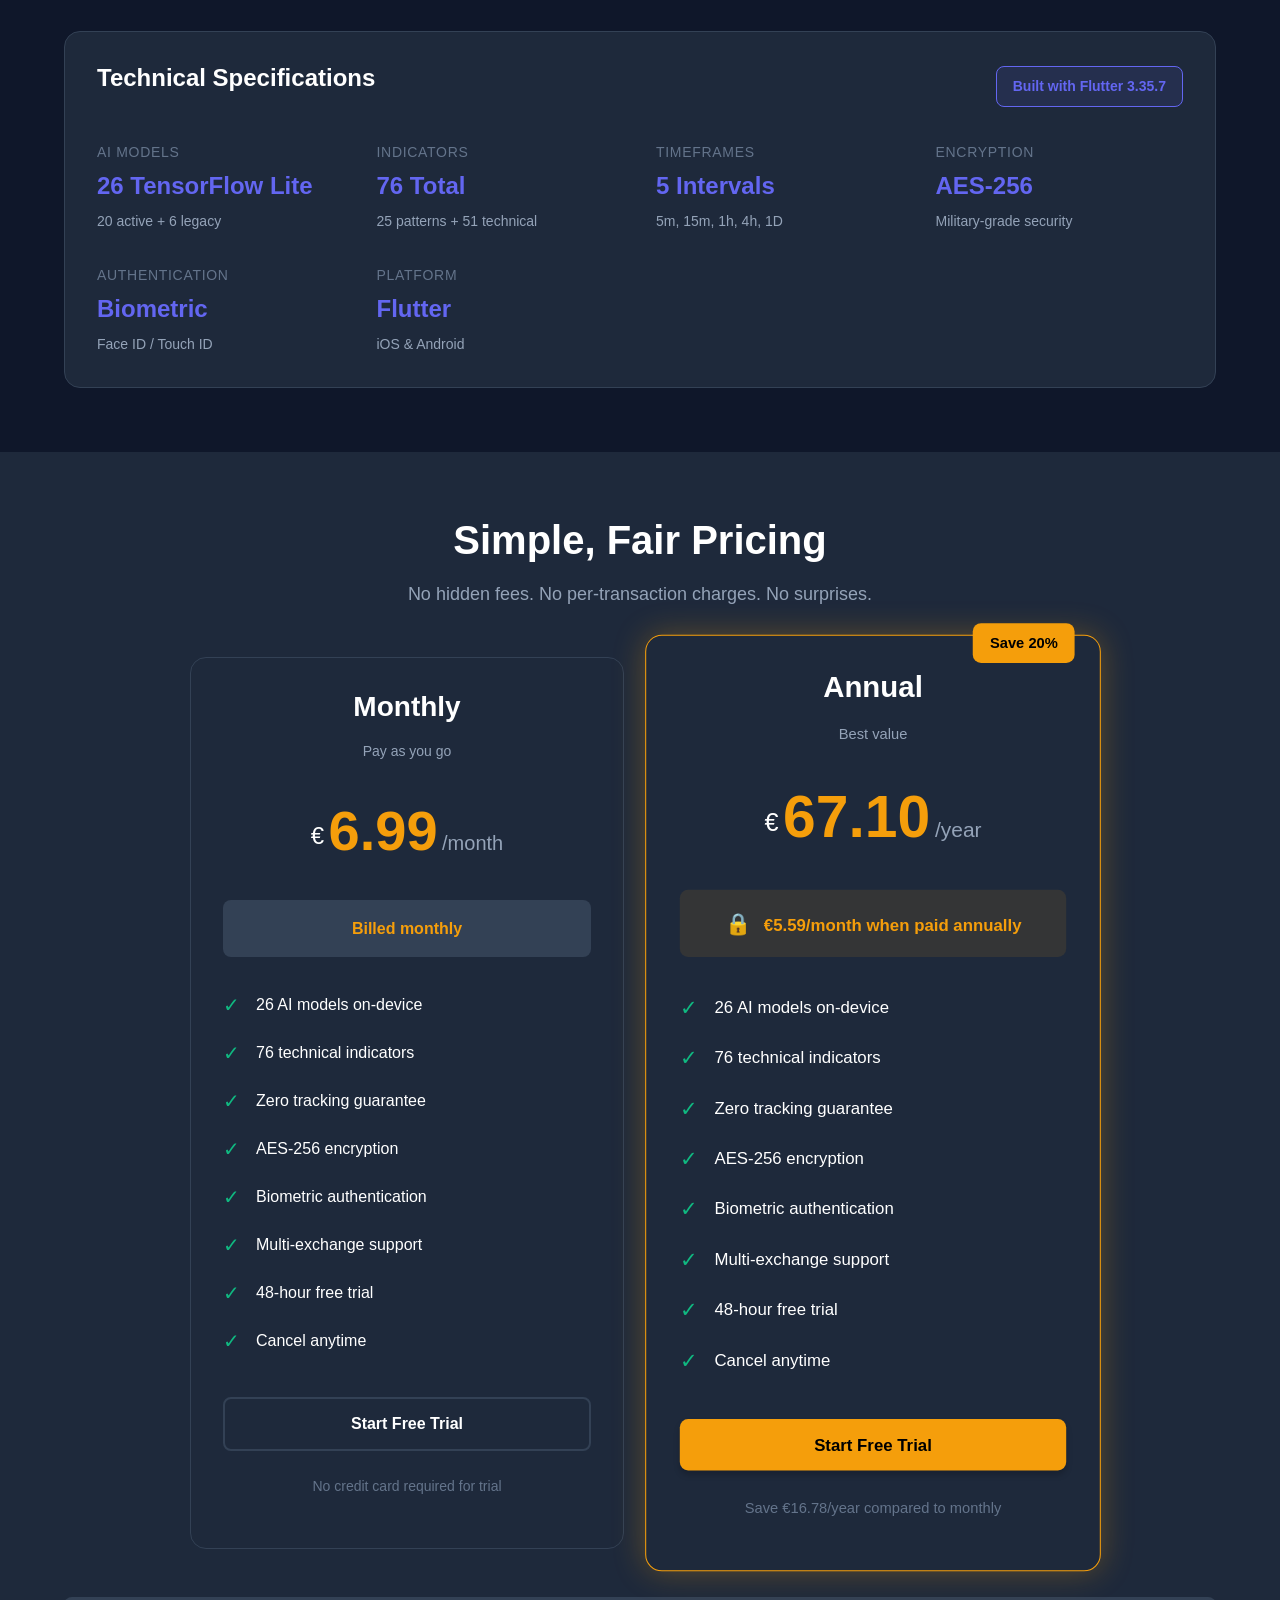
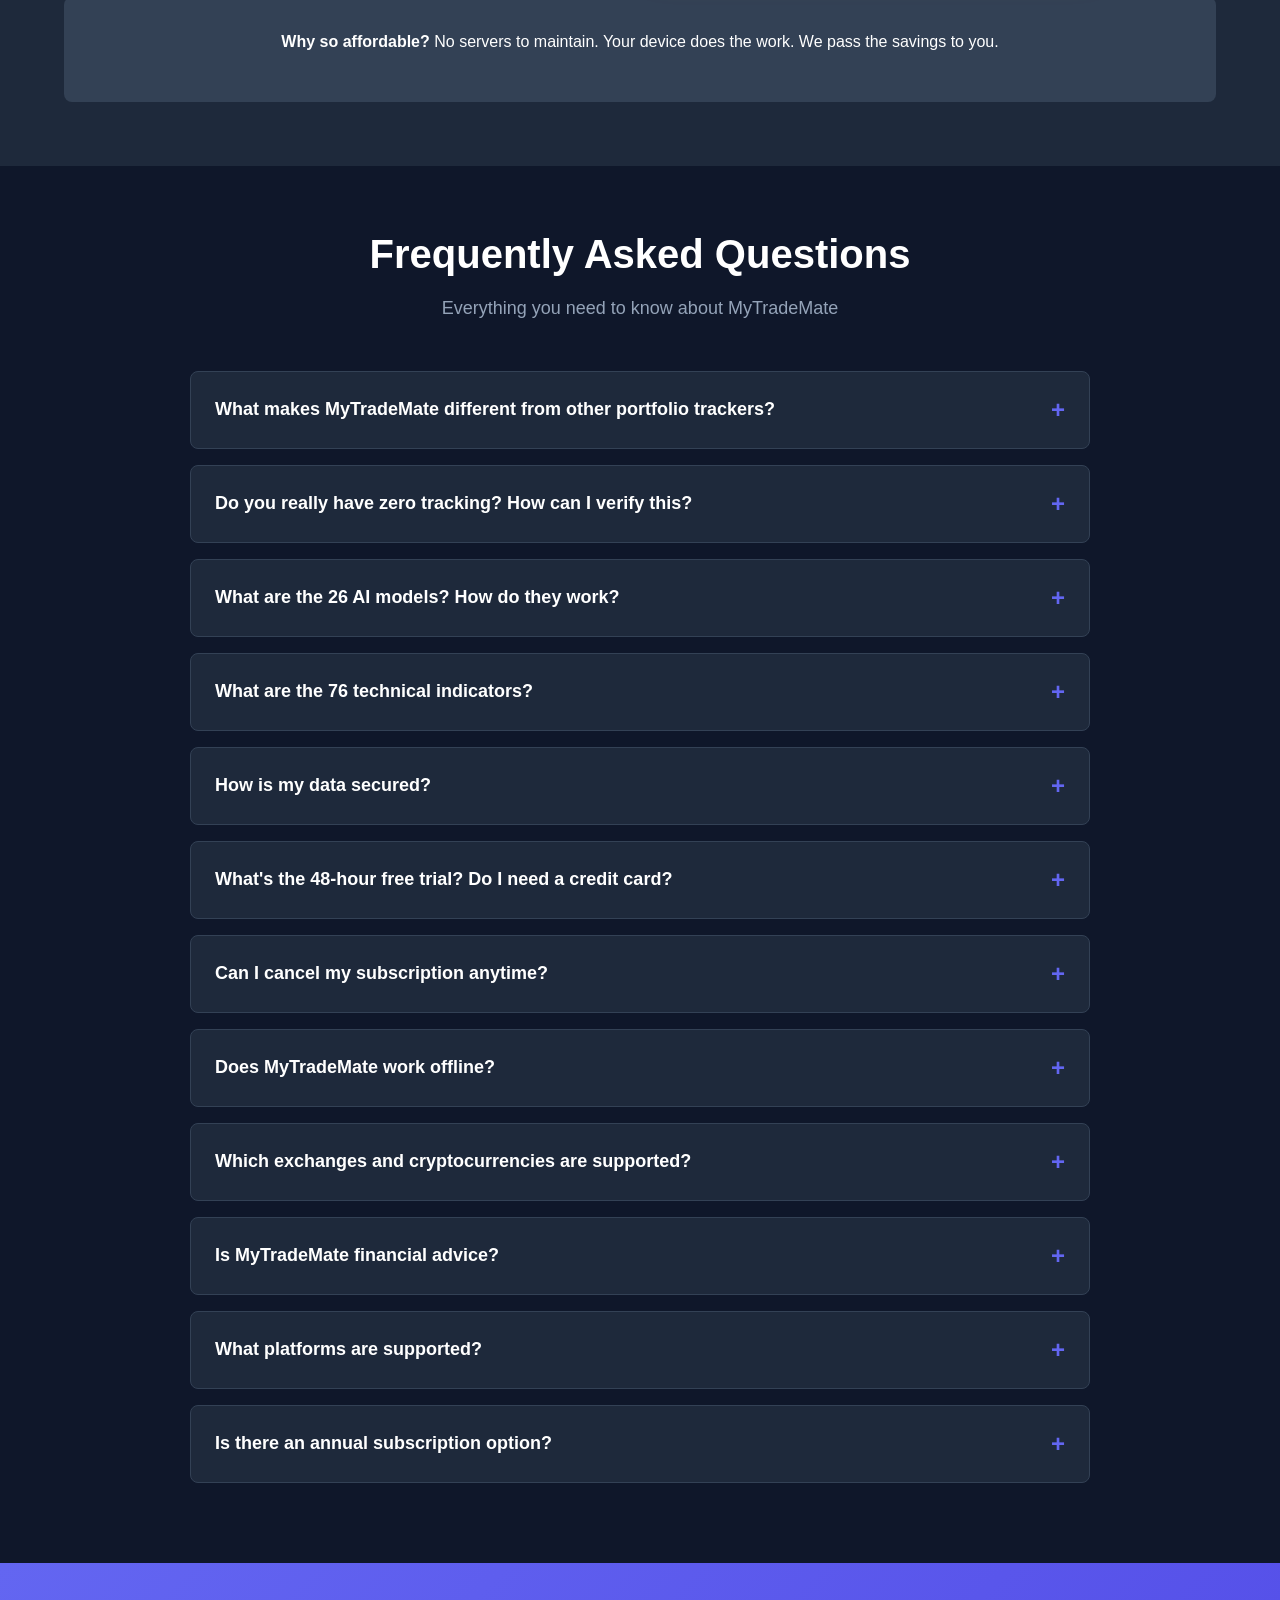
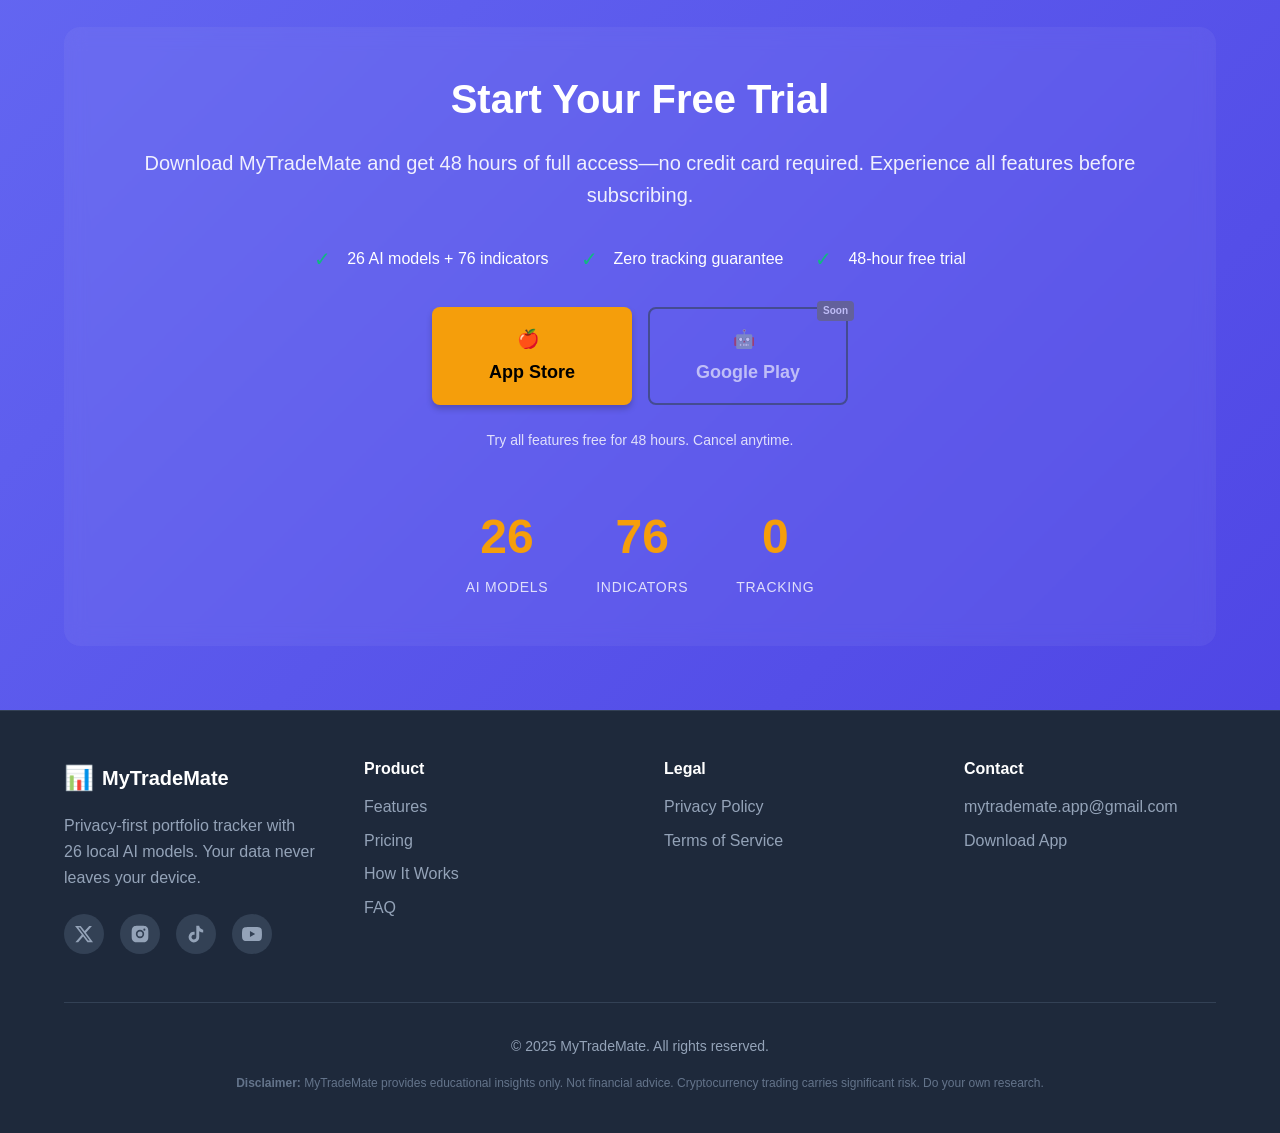
==== commit 0b2018c0: "feat: redesign pricing section - add Monthly/Annual cards + platform badges - Add two pricing cards:" ====
--- a/website/index.html
+++ b/website/index.html
@@ -38,7 +38,7 @@
                     <li><a href="#pricing">Pricing</a></li>
                     <li><a href="#faq">FAQ</a></li>
                     <li><a href="how-it-works.html">How It Works</a></li>
-                    <li><a href="https://apps.apple.com/app/mytrademate" class="btn btn-secondary btn-sm">Download</a></li>
+                    <li><a href="#download" class="btn btn-secondary btn-sm">Download</a></li>
                 </ul>
             </nav>
         </div>
@@ -62,12 +62,12 @@
                     The only portfolio tracker that runs 26 TensorFlow Lite models and 76 technical indicators entirely on your device. No cloud. No tracking. No compromises.
                 </p>
                 <div class="hero-cta">
-                    <a href="https://apps.apple.com/app/mytrademate" class="btn btn-primary btn-lg">
-                        Download on App Store
-                        <span class="btn-subtext">48-hour free trial</span>
+                    <a href="#download" class="btn btn-primary btn-lg">
+                        Start Free Trial
+                        <span class="btn-subtext">48 hours, no credit card</span>
                     </a>
-                    <a href="#features" class="btn btn-outline btn-lg">
-                        See How It Works
+                    <a href="#pricing" class="btn btn-outline btn-lg">
+                        View Pricing
                     </a>
                 </div>
                 <div class="hero-trust">
@@ -331,20 +331,19 @@
                     No hidden fees. No per-transaction charges. No surprises.
                 </p>
             </div>
-            <div class="pricing-grid" style="justify-content: center;">
-                <div class="pricing-card pricing-card-featured" style="max-width: 400px;">
+            <div class="pricing-grid">
+                <div class="pricing-card">
                     <div class="pricing-header">
-                        <h3 class="pricing-title">MyTradeMate Pro</h3>
-                        <p class="pricing-subtitle">Full access to all features</p>
+                        <h3 class="pricing-title">Monthly</h3>
+                        <p class="pricing-subtitle">Pay as you go</p>
                     </div>
                     <div class="pricing-price">
                         <span class="price-currency">€</span>
                         <span class="price-amount">6.99</span>
                         <span class="price-period">/month</span>
                     </div>
-                    <div class="pricing-lock">
-                        <span class="lock-icon">✨</span>
-                        <span class="lock-text">48-hour free trial</span>
+                    <div class="pricing-lock pricing-lock-regular">
+                        <span class="lock-text">Billed monthly</span>
                     </div>
                     <ul class="pricing-features">
                         <li><span class="check">✓</span> 26 AI models on-device</li>
@@ -353,11 +352,40 @@
                         <li><span class="check">✓</span> AES-256 encryption</li>
                         <li><span class="check">✓</span> Biometric authentication</li>
                         <li><span class="check">✓</span> Multi-exchange support</li>
-                        <li><span class="check">✓</span> No credit card required for trial</li>
+                        <li><span class="check">✓</span> 48-hour free trial</li>
                         <li><span class="check">✓</span> Cancel anytime</li>
                     </ul>
-                    <a href="https://apps.apple.com/app/mytrademate" class="btn btn-primary btn-block">Download on App Store</a>
-                    <p class="pricing-note">Half the price of cloud trackers. No data collection.</p>
+                    <a href="#download" class="btn btn-outline btn-block">Start Free Trial</a>
+                    <p class="pricing-note">No credit card required for trial</p>
+                </div>
+
+                <div class="pricing-card pricing-card-featured">
+                    <div class="pricing-badge">Save 20%</div>
+                    <div class="pricing-header">
+                        <h3 class="pricing-title">Annual</h3>
+                        <p class="pricing-subtitle">Best value</p>
+                    </div>
+                    <div class="pricing-price">
+                        <span class="price-currency">€</span>
+                        <span class="price-amount">67.10</span>
+                        <span class="price-period">/year</span>
+                    </div>
+                    <div class="pricing-lock">
+                        <span class="lock-icon">🔒</span>
+                        <span class="lock-text">€5.59/month when paid annually</span>
+                    </div>
+                    <ul class="pricing-features">
+                        <li><span class="check">✓</span> 26 AI models on-device</li>
+                        <li><span class="check">✓</span> 76 technical indicators</li>
+                        <li><span class="check">✓</span> Zero tracking guarantee</li>
+                        <li><span class="check">✓</span> AES-256 encryption</li>
+                        <li><span class="check">✓</span> Biometric authentication</li>
+                        <li><span class="check">✓</span> Multi-exchange support</li>
+                        <li><span class="check">✓</span> 48-hour free trial</li>
+                        <li><span class="check">✓</span> Cancel anytime</li>
+                    </ul>
+                    <a href="#download" class="btn btn-primary btn-block">Start Free Trial</a>
+                    <p class="pricing-note">Save €16.78/year compared to monthly</p>
                 </div>
             </div>
             <div class="pricing-faq">
@@ -500,7 +528,7 @@
     </section>
 
     <!-- Download Section -->
-    <section id="waitlist" class="section section-cta">
+    <section id="download" class="section section-cta">
         <div class="container">
             <div class="waitlist-card">
                 <div class="waitlist-content">
@@ -522,9 +550,15 @@
                             <span>48-hour free trial</span>
                         </div>
                     </div>
-                    <a href="https://apps.apple.com/app/mytrademate" class="btn btn-primary btn-lg">
-                        Download on App Store
-                    </a>
+                    <div style="display: flex; gap: 16px; justify-content: center; flex-wrap: wrap; margin-top: 24px;">
+                        <a href="https://apps.apple.com/app/mytrademate" class="btn btn-primary btn-lg" style="min-width: 200px;">
+                            <span style="font-size: 18px; margin-right: 8px;">🍎</span> App Store
+                        </a>
+                        <a href="#" class="btn btn-outline btn-lg" style="min-width: 200px; opacity: 0.6; cursor: not-allowed; position: relative;">
+                            <span style="font-size: 18px; margin-right: 8px;">🤖</span> Google Play
+                            <span style="position: absolute; top: -8px; right: -8px; background: #666; color: white; font-size: 10px; padding: 2px 6px; border-radius: 4px;">Soon</span>
+                        </a>
+                    </div>
                     <p class="waitlist-note">Try all features free for 48 hours. Cancel anytime.</p>
                 </div>
                 <div class="waitlist-visual">
@@ -603,7 +637,7 @@
                     <h4 class="footer-title">Contact</h4>
                     <ul class="footer-links">
                         <li><a href="mailto:mytrademate.app@gmail.com">mytrademate.app@gmail.com</a></li>
-                        <li><a href="https://apps.apple.com/app/mytrademate">Download App</a></li>
+                        <li><a href="#download">Download App</a></li>
                     </ul>
                 </div>
             </div>
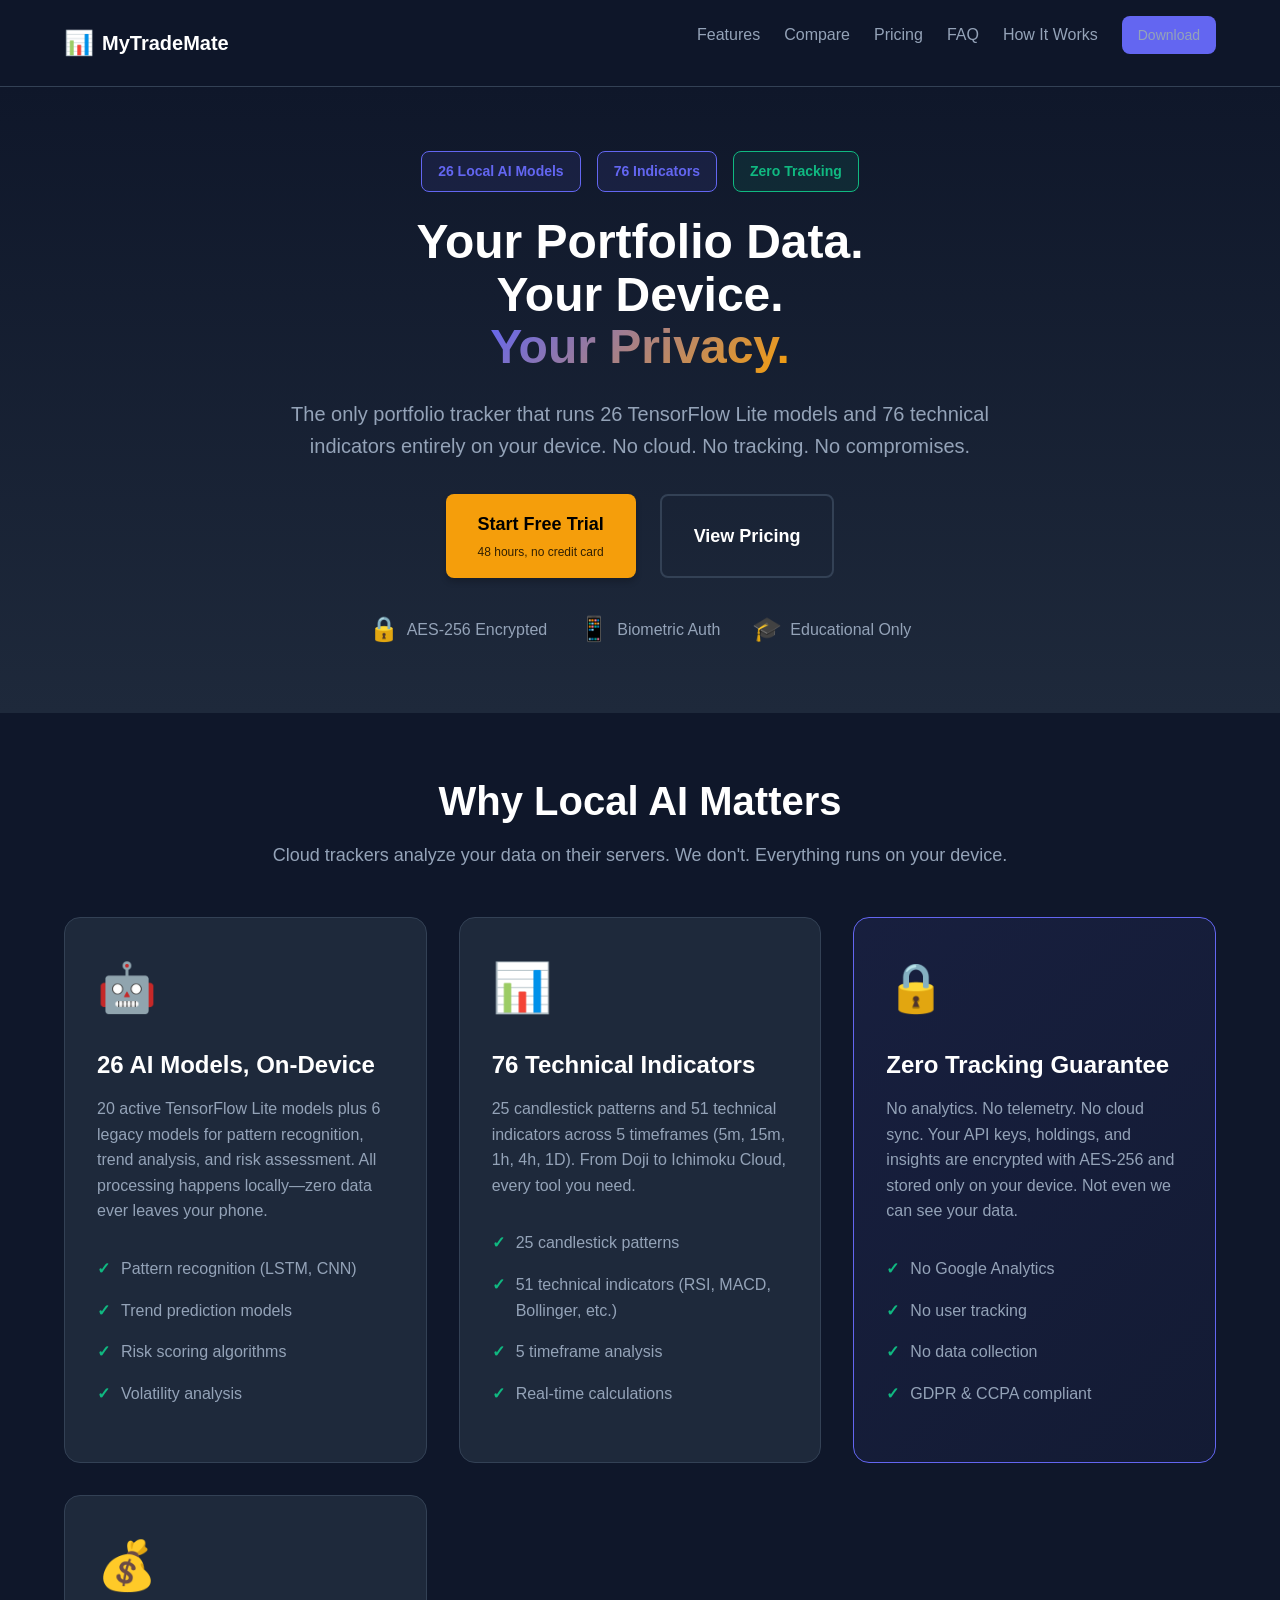
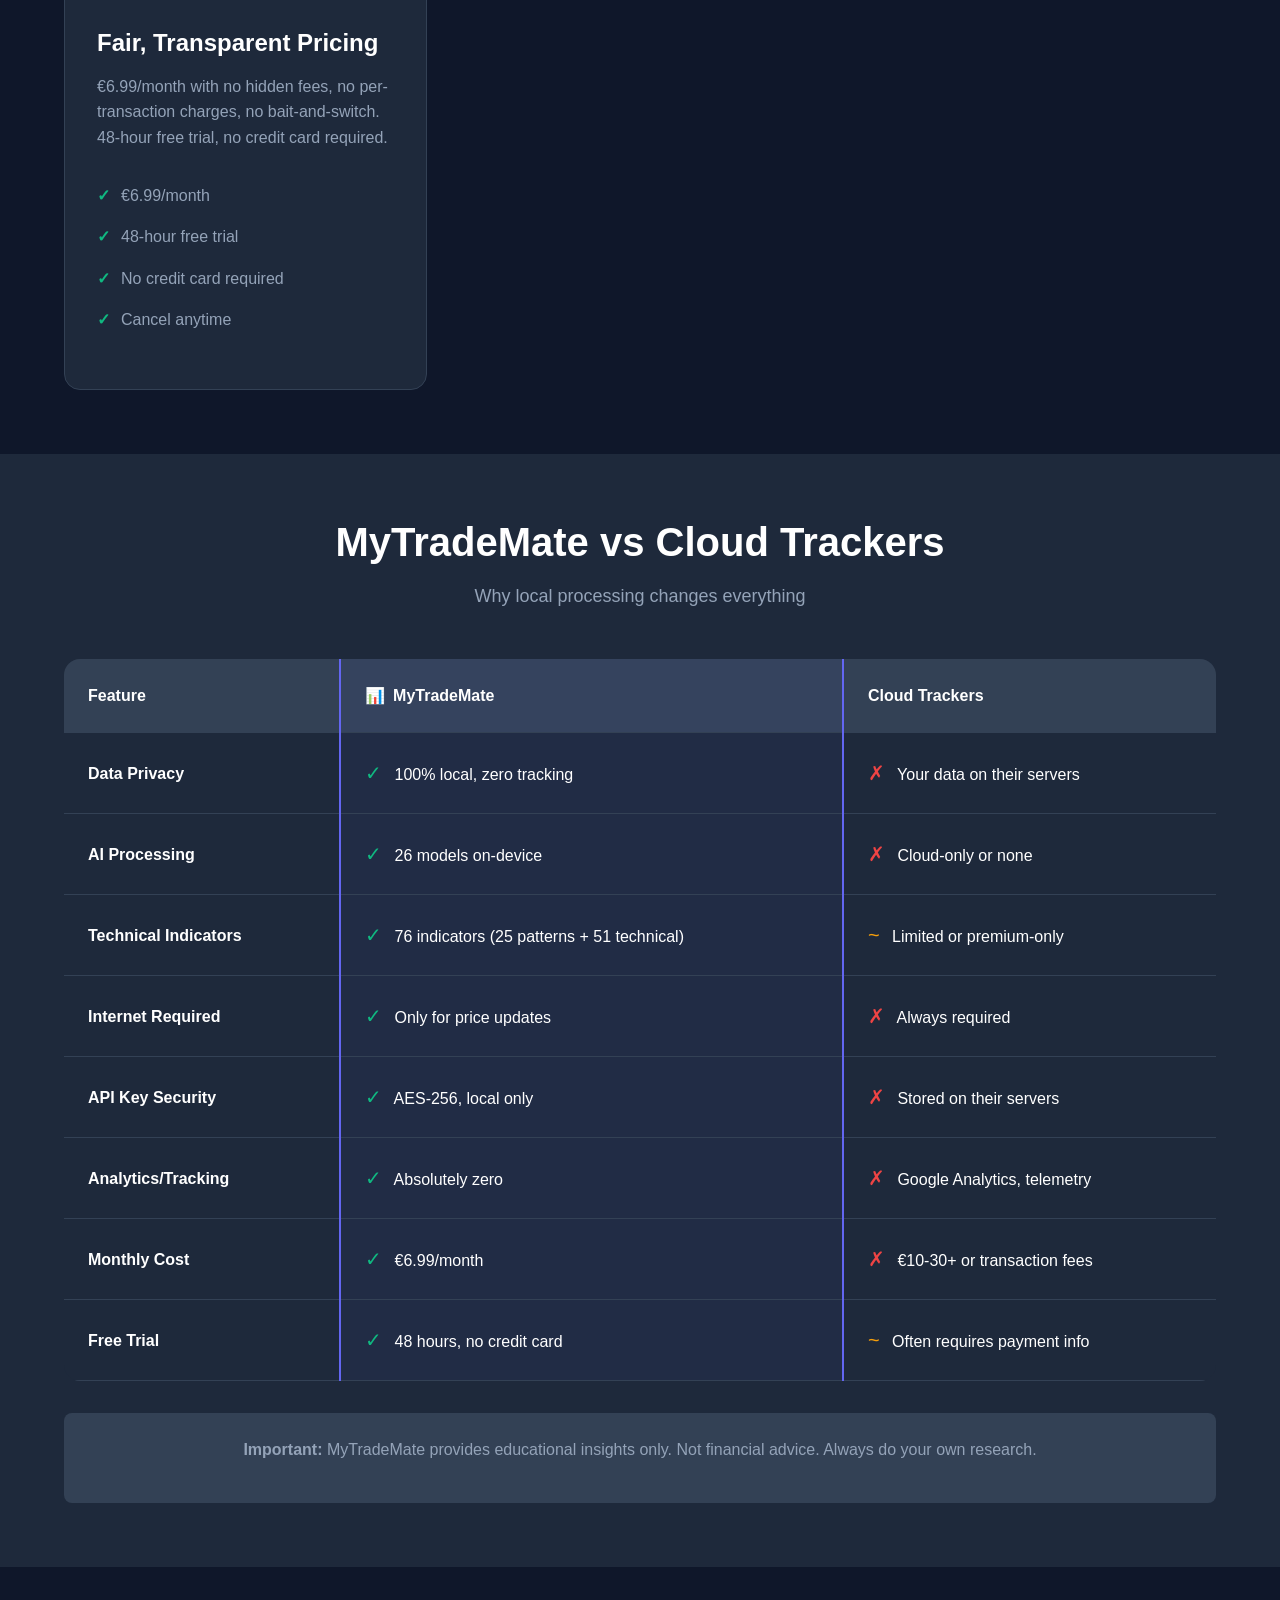
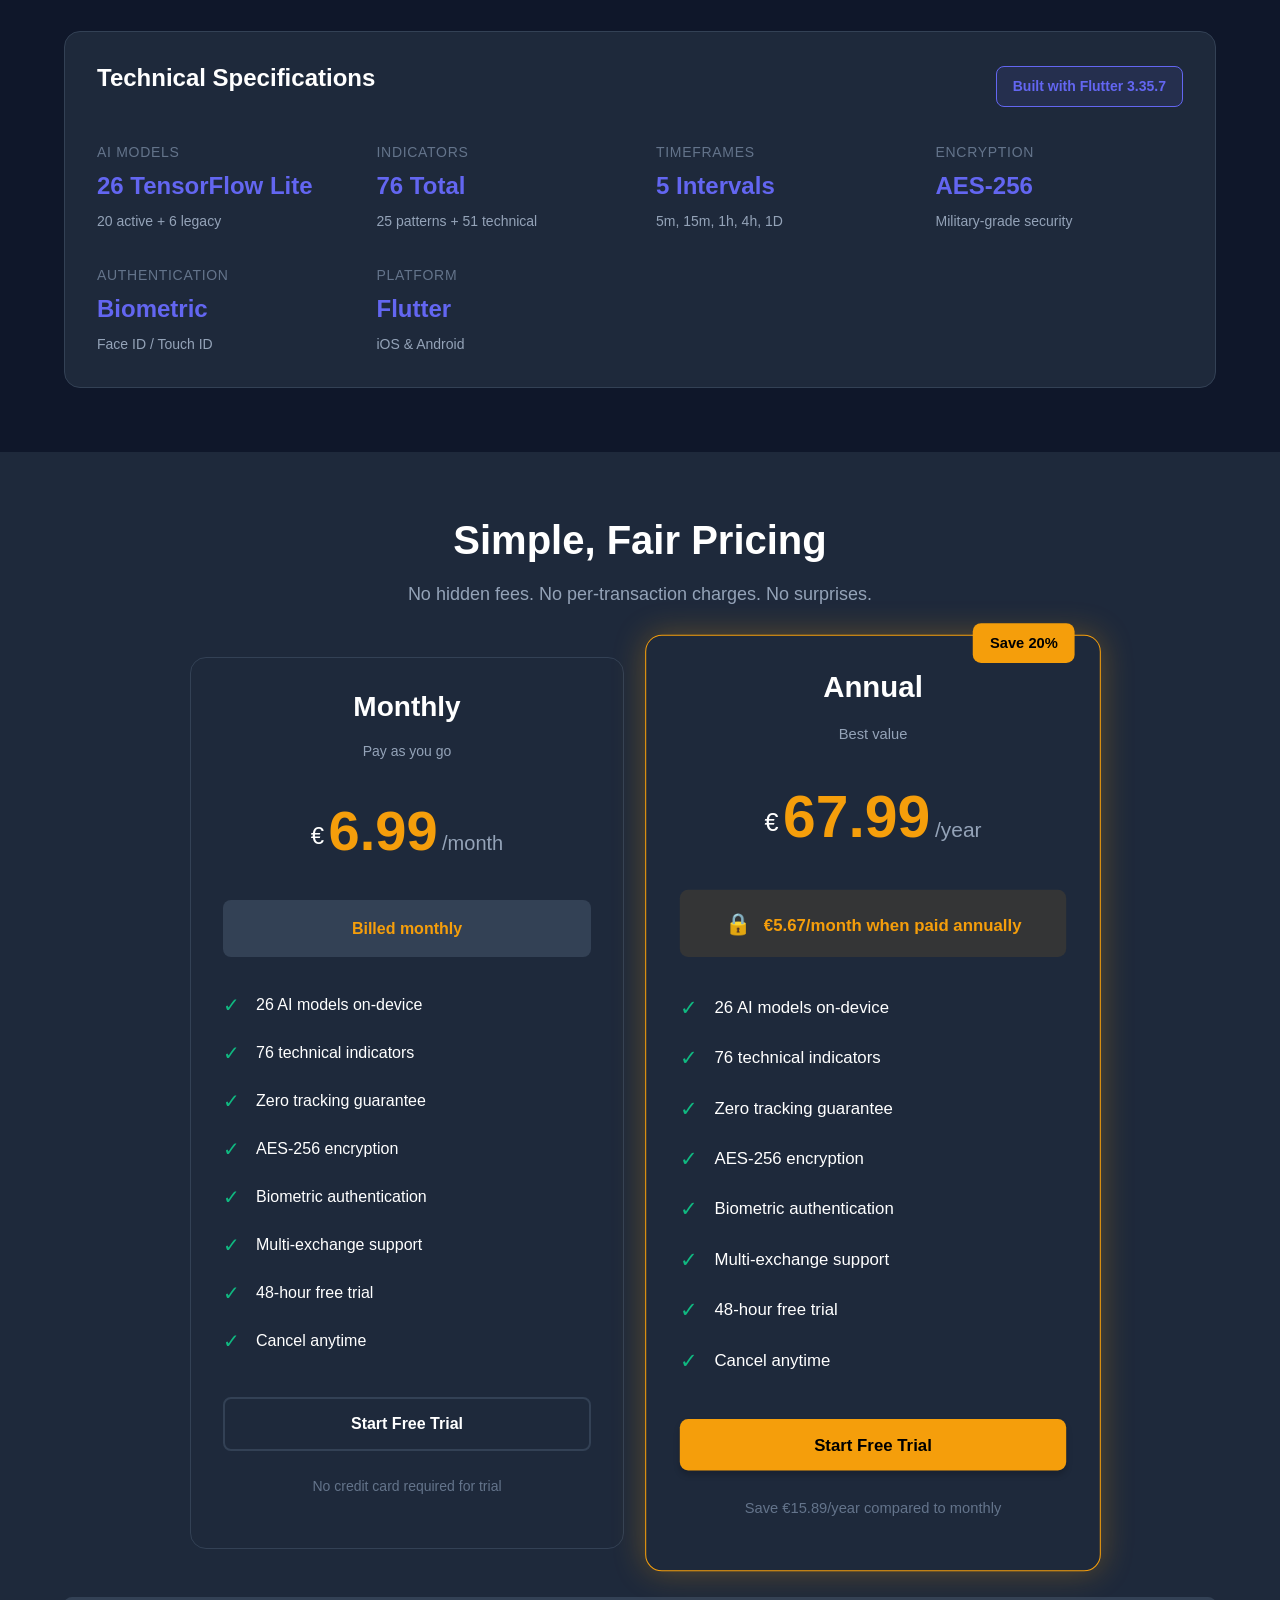
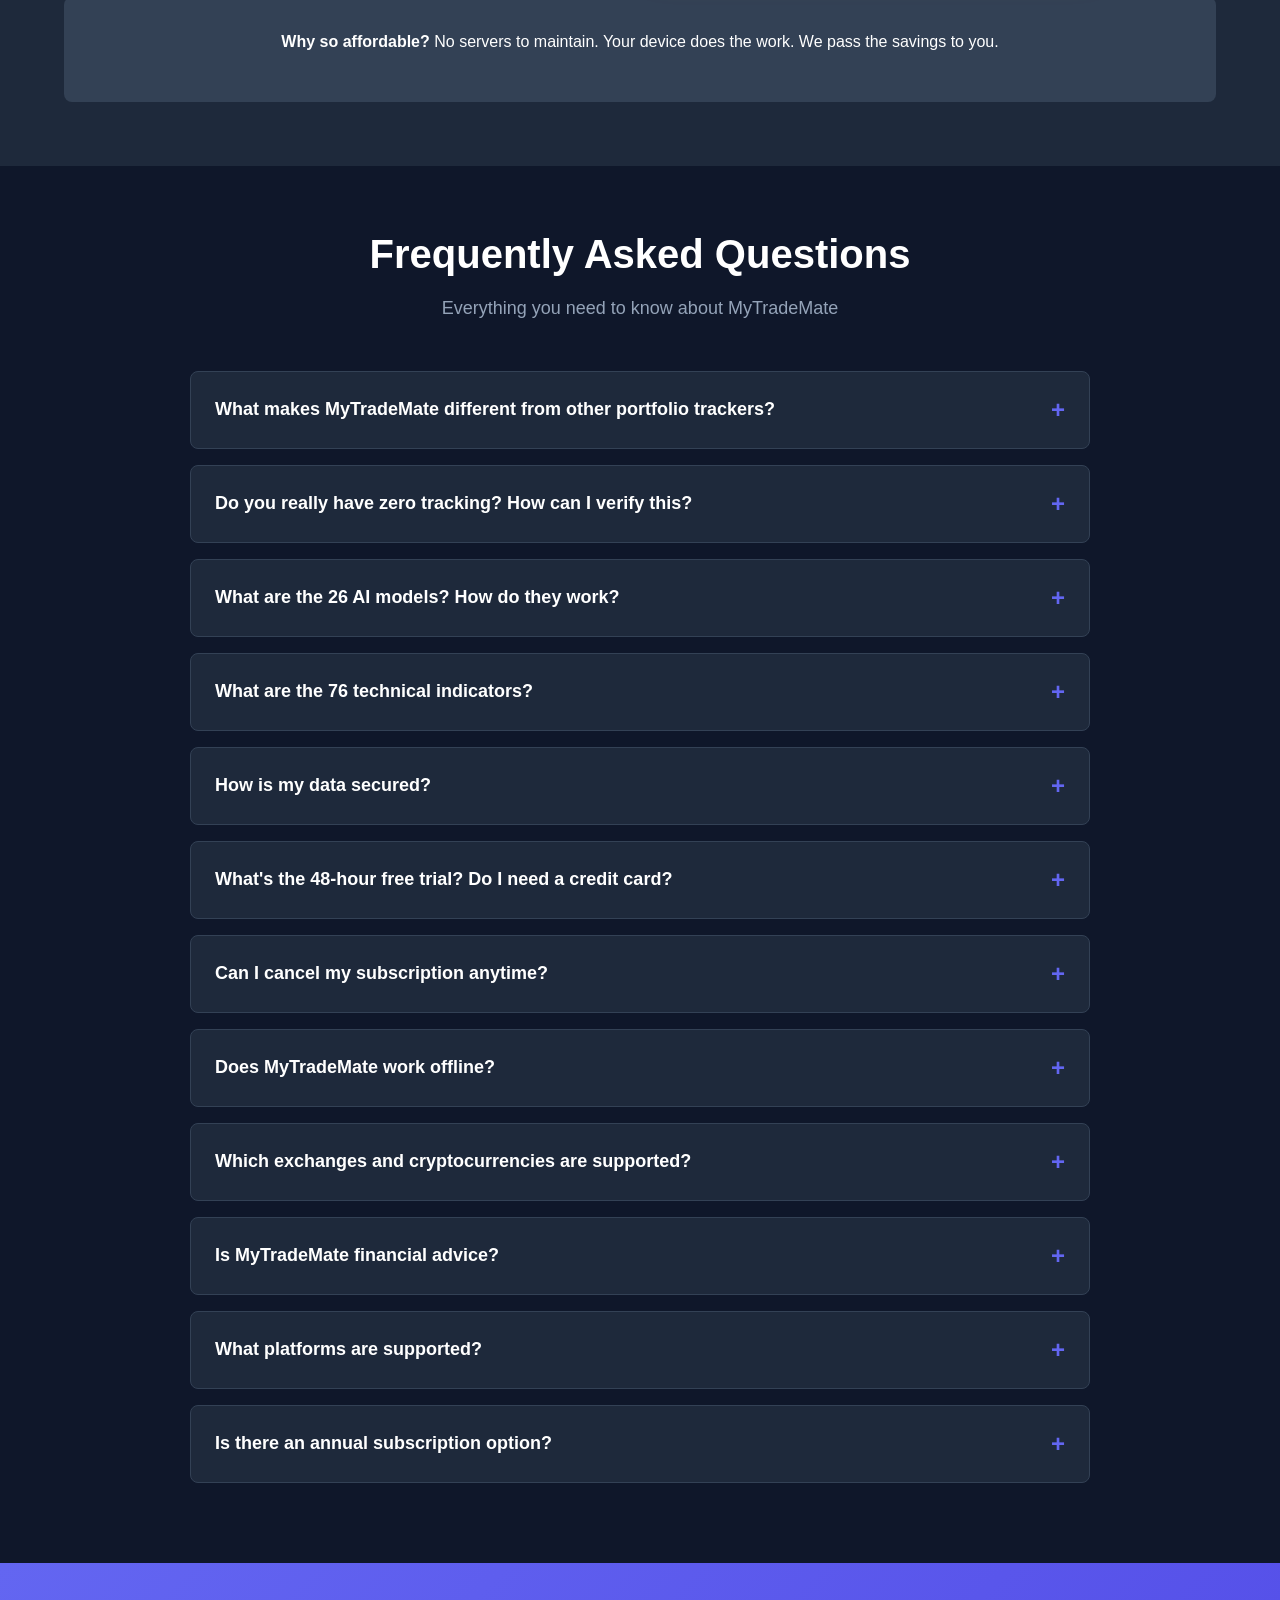
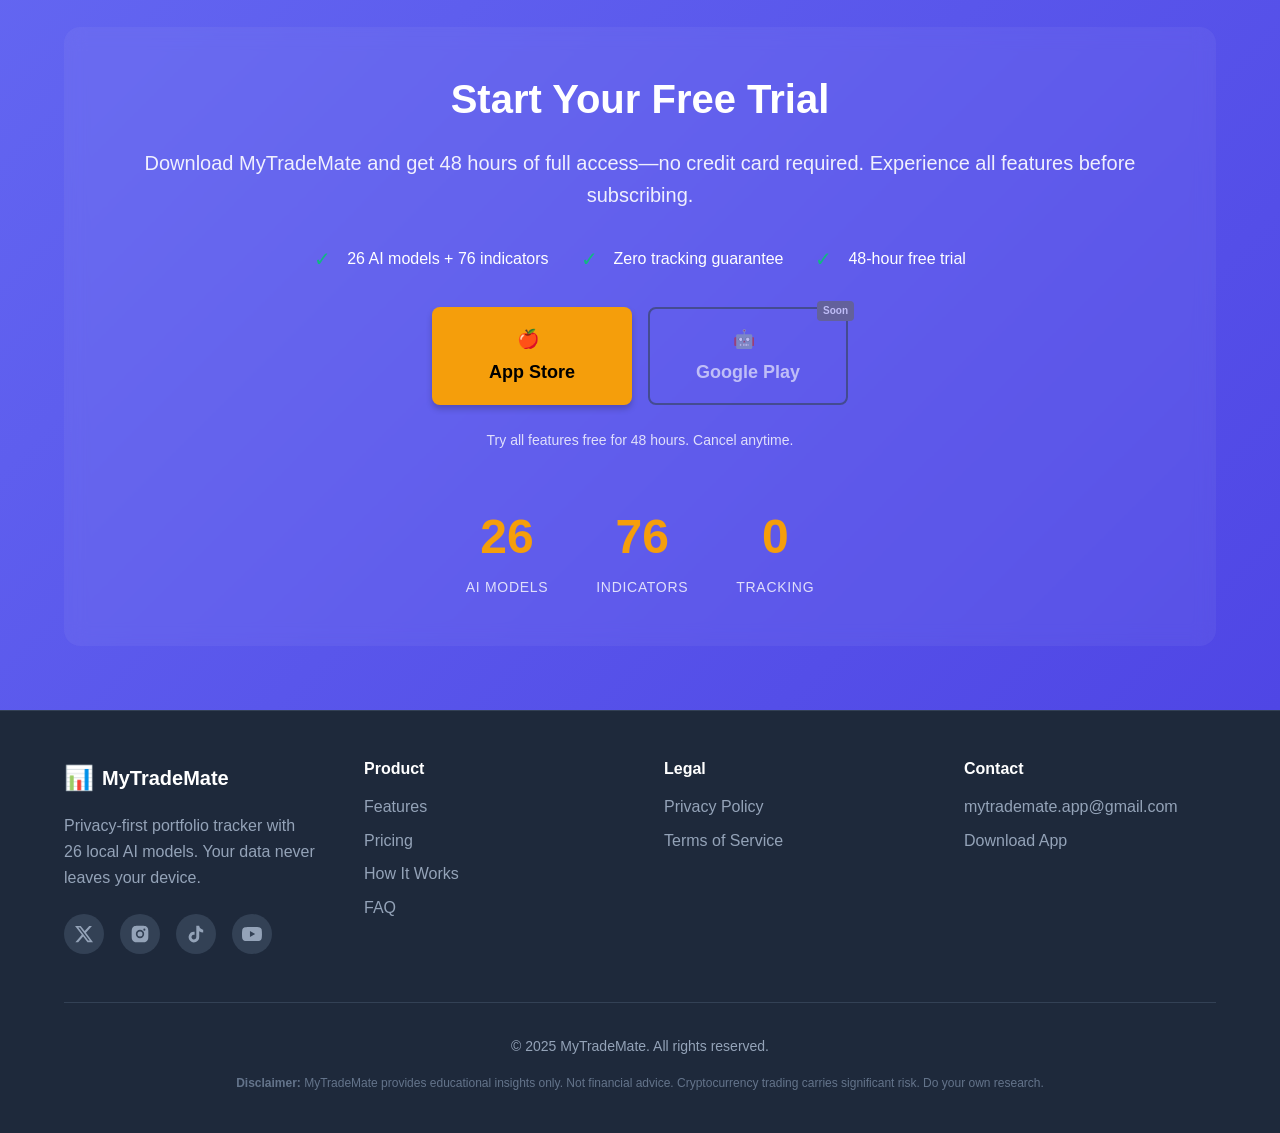
==== commit 840a4197: "fix(pricing): update all subscription prices to match App Store Connect Updated subscription pricing" ====
--- a/website/index.html
+++ b/website/index.html
@@ -367,12 +367,12 @@
                     </div>
                     <div class="pricing-price">
                         <span class="price-currency">€</span>
-                        <span class="price-amount">67.10</span>
+                        <span class="price-amount">67.99</span>
                         <span class="price-period">/year</span>
                     </div>
                     <div class="pricing-lock">
                         <span class="lock-icon">🔒</span>
-                        <span class="lock-text">€5.59/month when paid annually</span>
+                        <span class="lock-text">€5.67/month when paid annually</span>
                     </div>
                     <ul class="pricing-features">
                         <li><span class="check">✓</span> 26 AI models on-device</li>
@@ -385,7 +385,7 @@
                         <li><span class="check">✓</span> Cancel anytime</li>
                     </ul>
                     <a href="#download" class="btn btn-primary btn-block">Start Free Trial</a>
-                    <p class="pricing-note">Save €16.78/year compared to monthly</p>
+                    <p class="pricing-note">Save €15.89/year compared to monthly</p>
                 </div>
             </div>
             <div class="pricing-faq">
@@ -520,7 +520,7 @@
                         <span class="faq-icon">+</span>
                     </button>
                     <div class="faq-answer">
-                        <p>Yes. You can subscribe monthly for €6.99/month or annually for €67.10/year (save 20%). Both options include a 48-hour free trial with full access to all features.</p>
+                        <p>Yes. You can subscribe monthly for €6.99/month or annually for €67.99/year (save 19%). Both options include a 48-hour free trial with full access to all features.</p>
                     </div>
                 </div>
             </div>
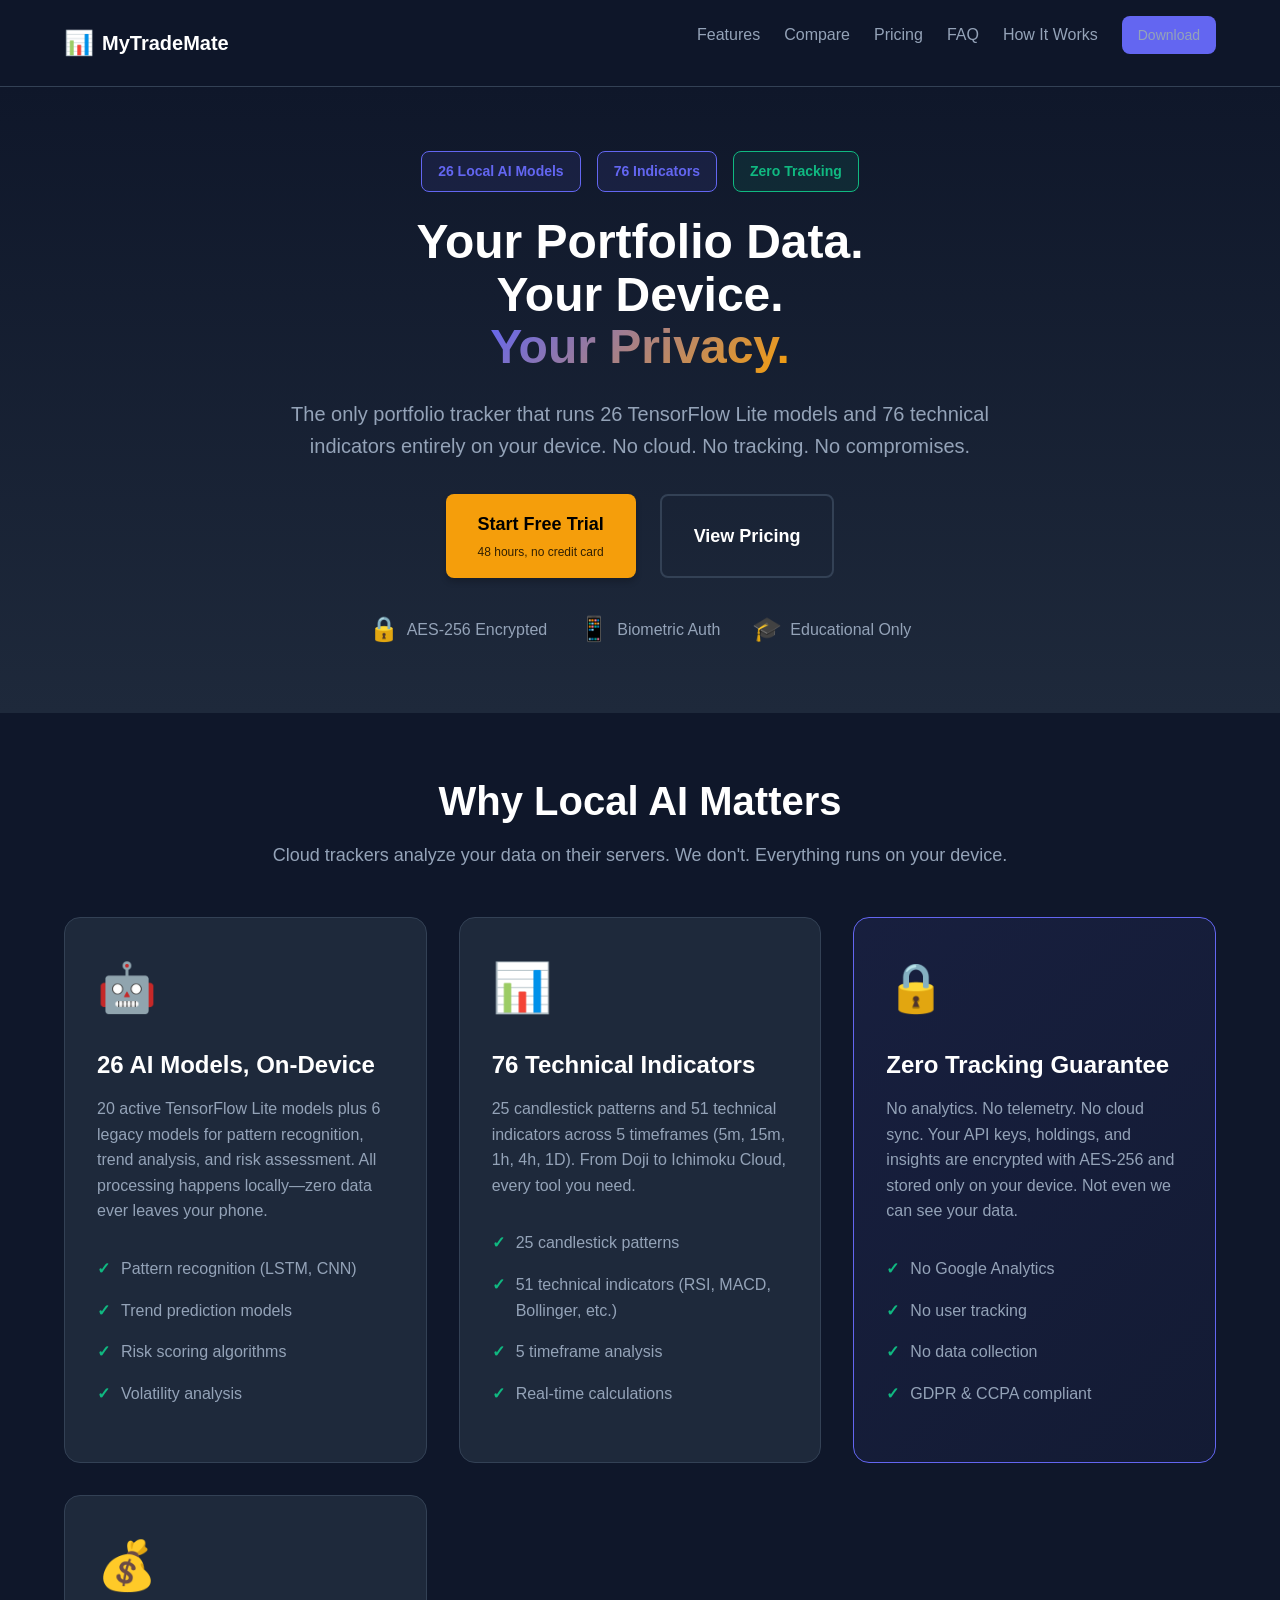
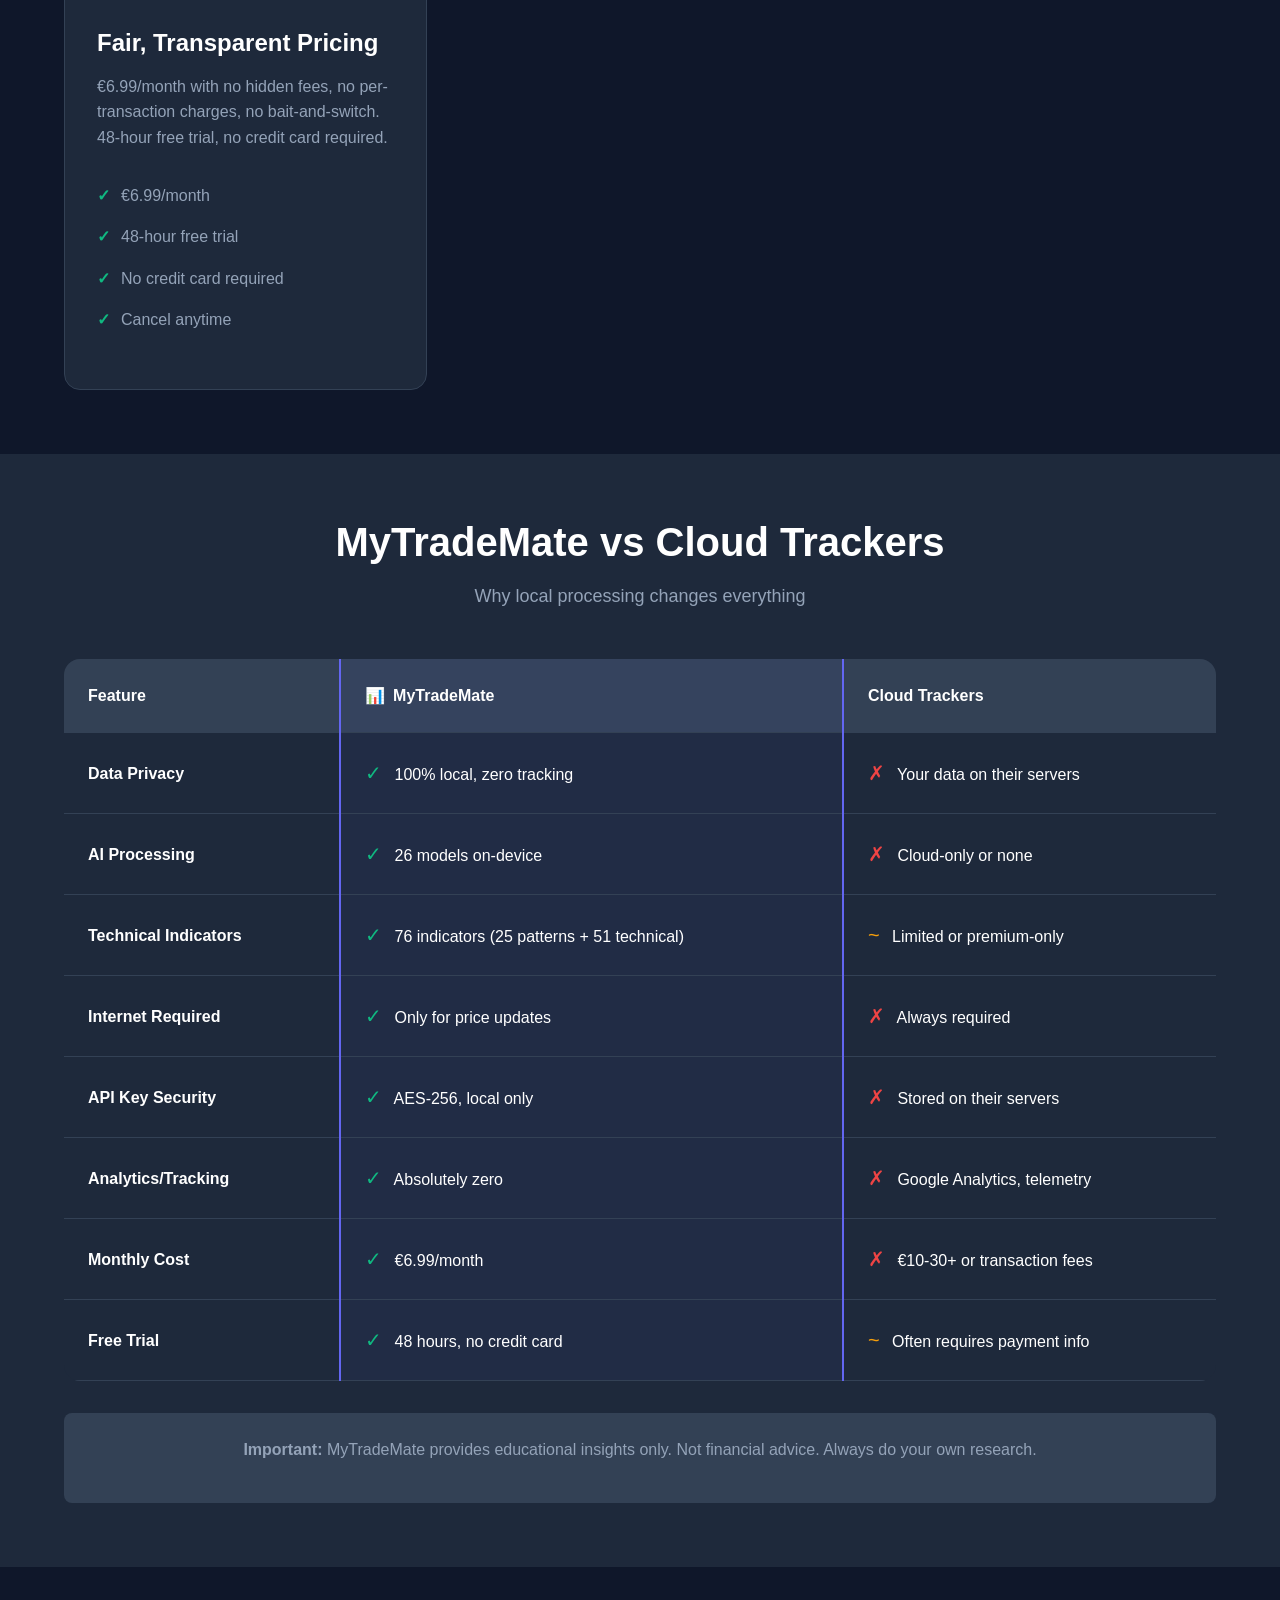
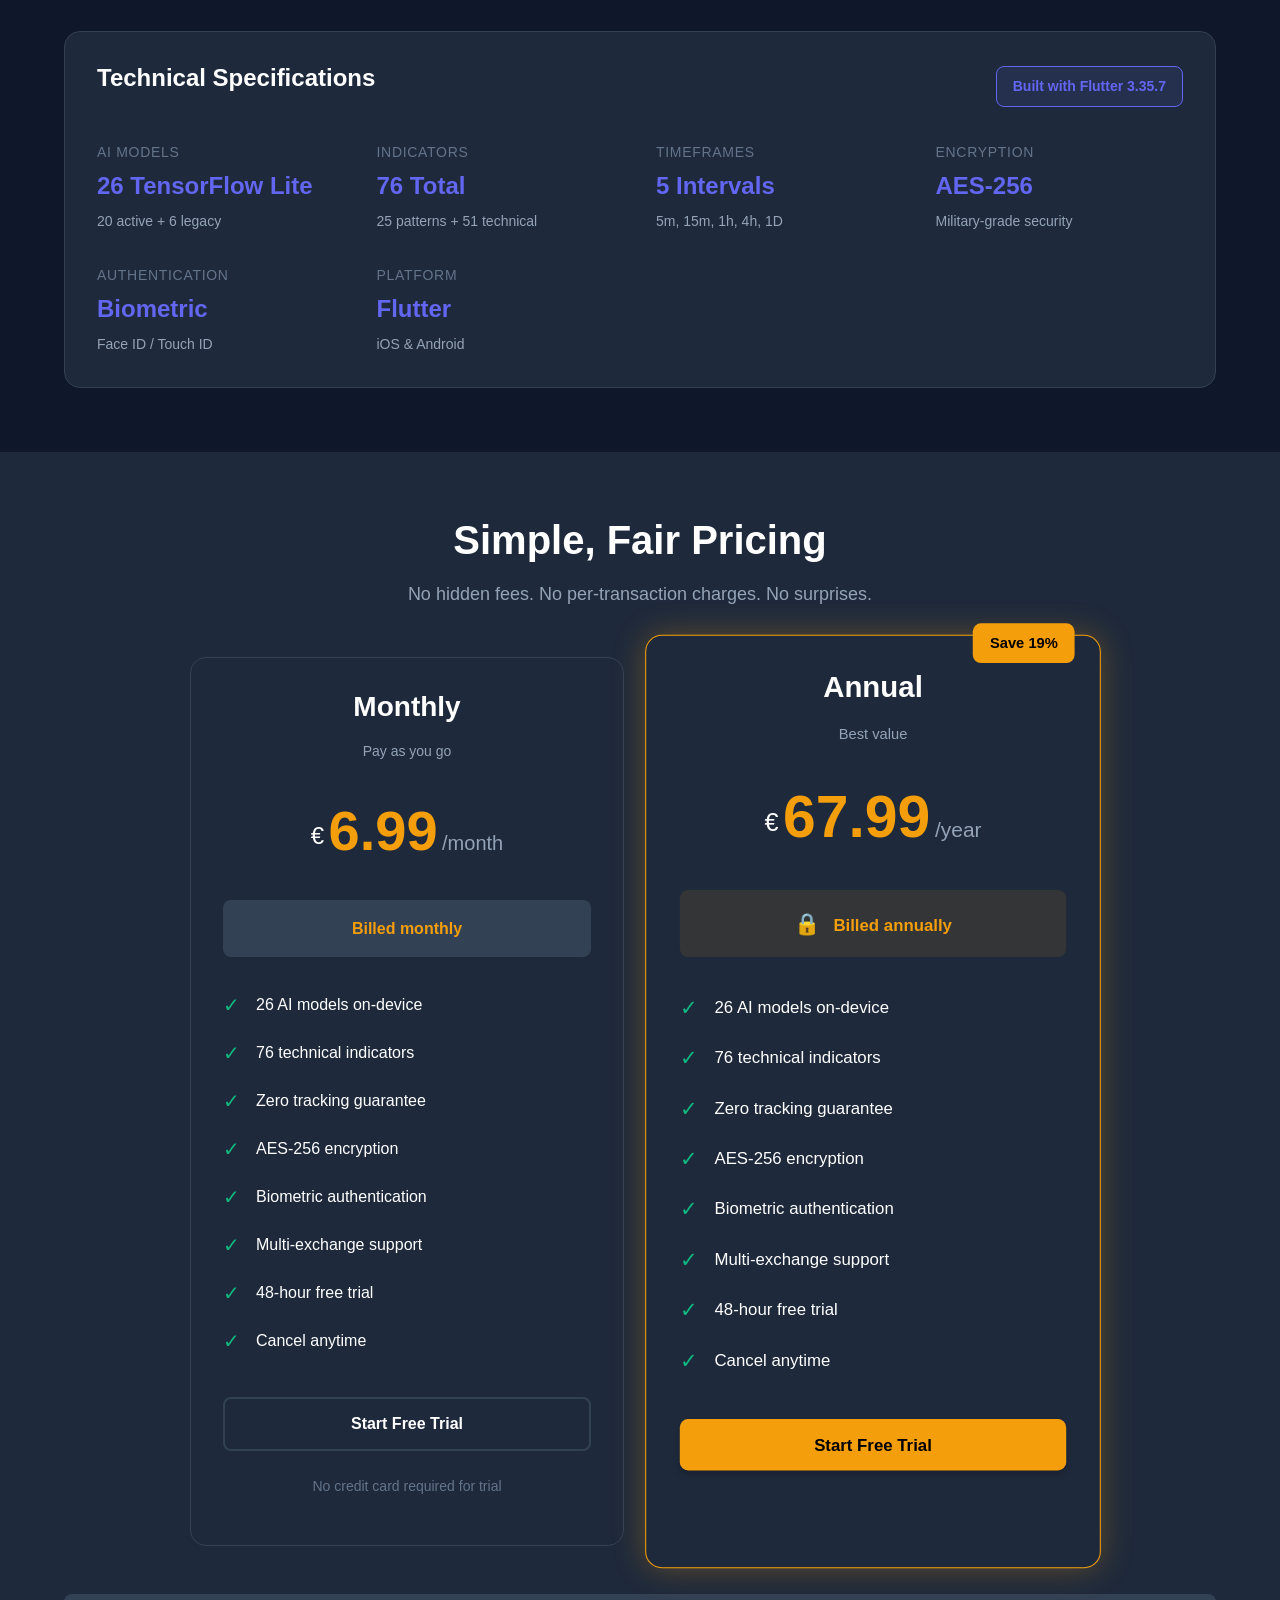
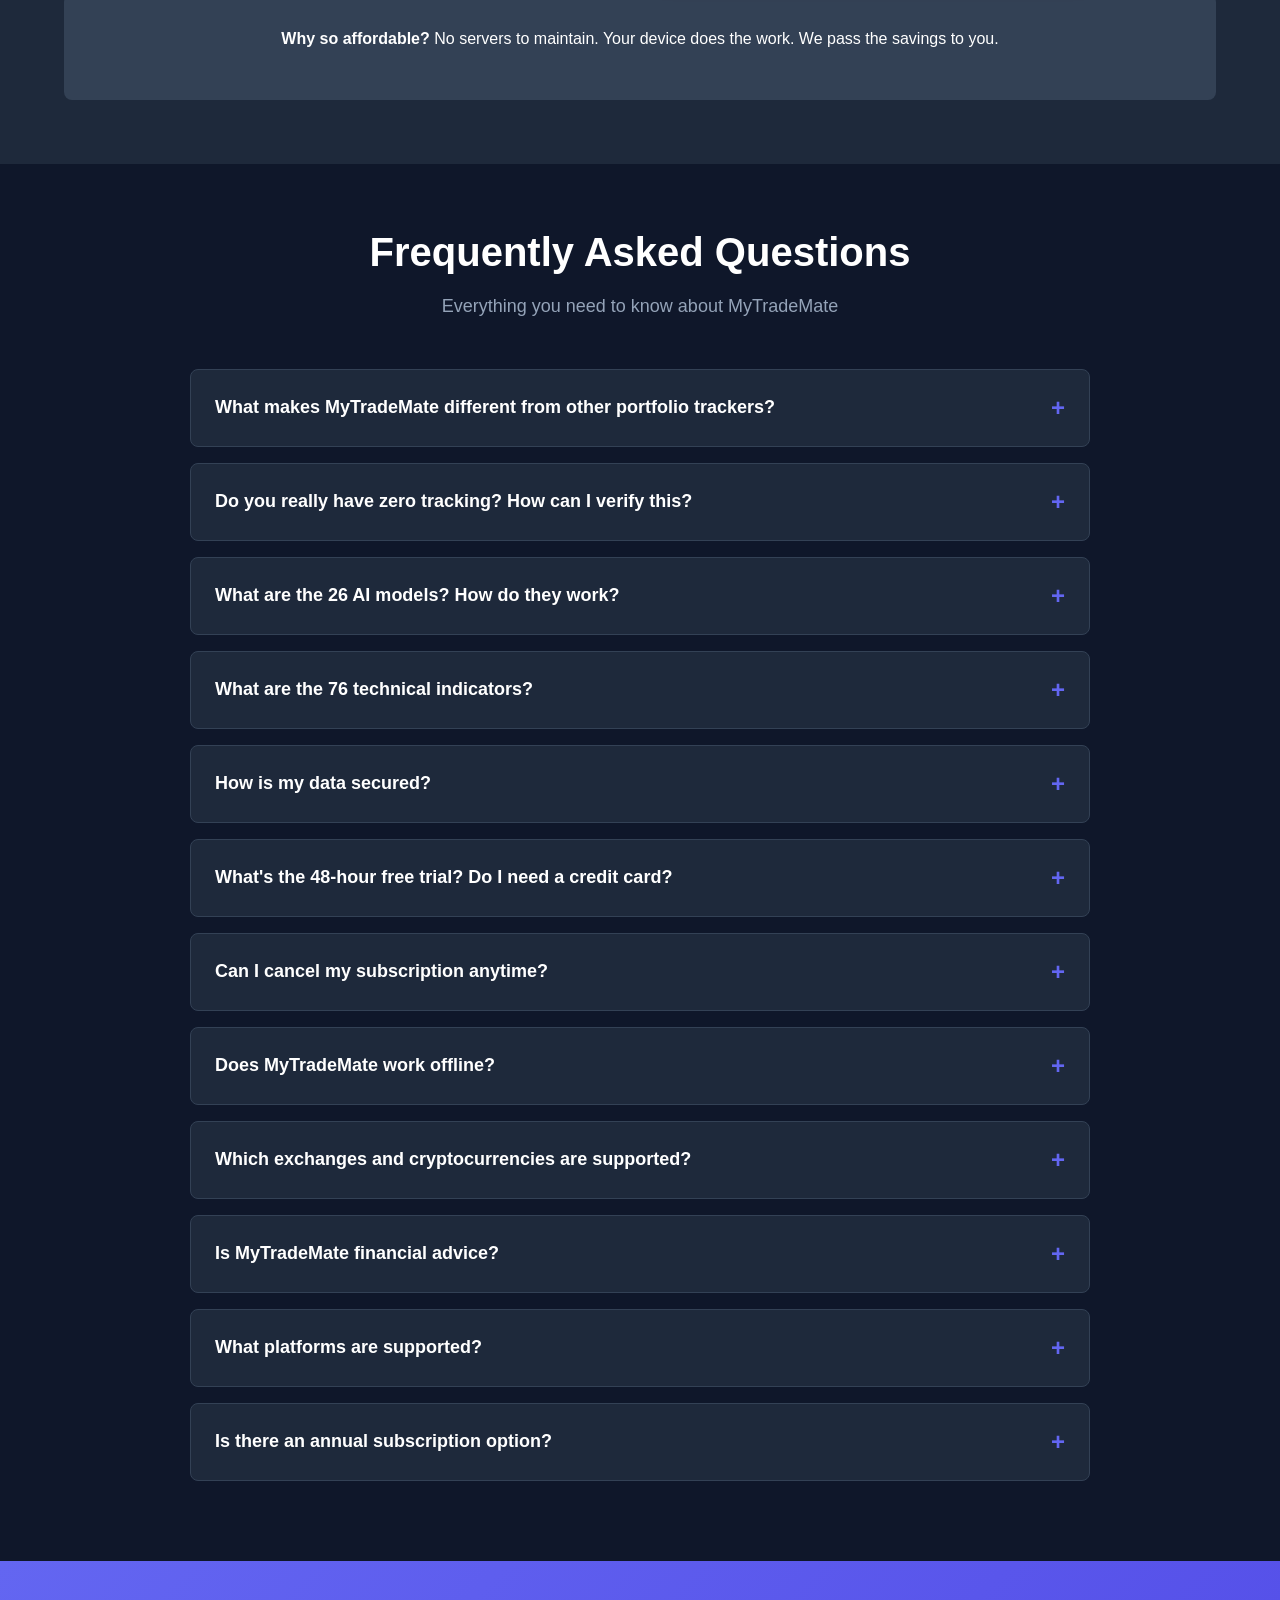
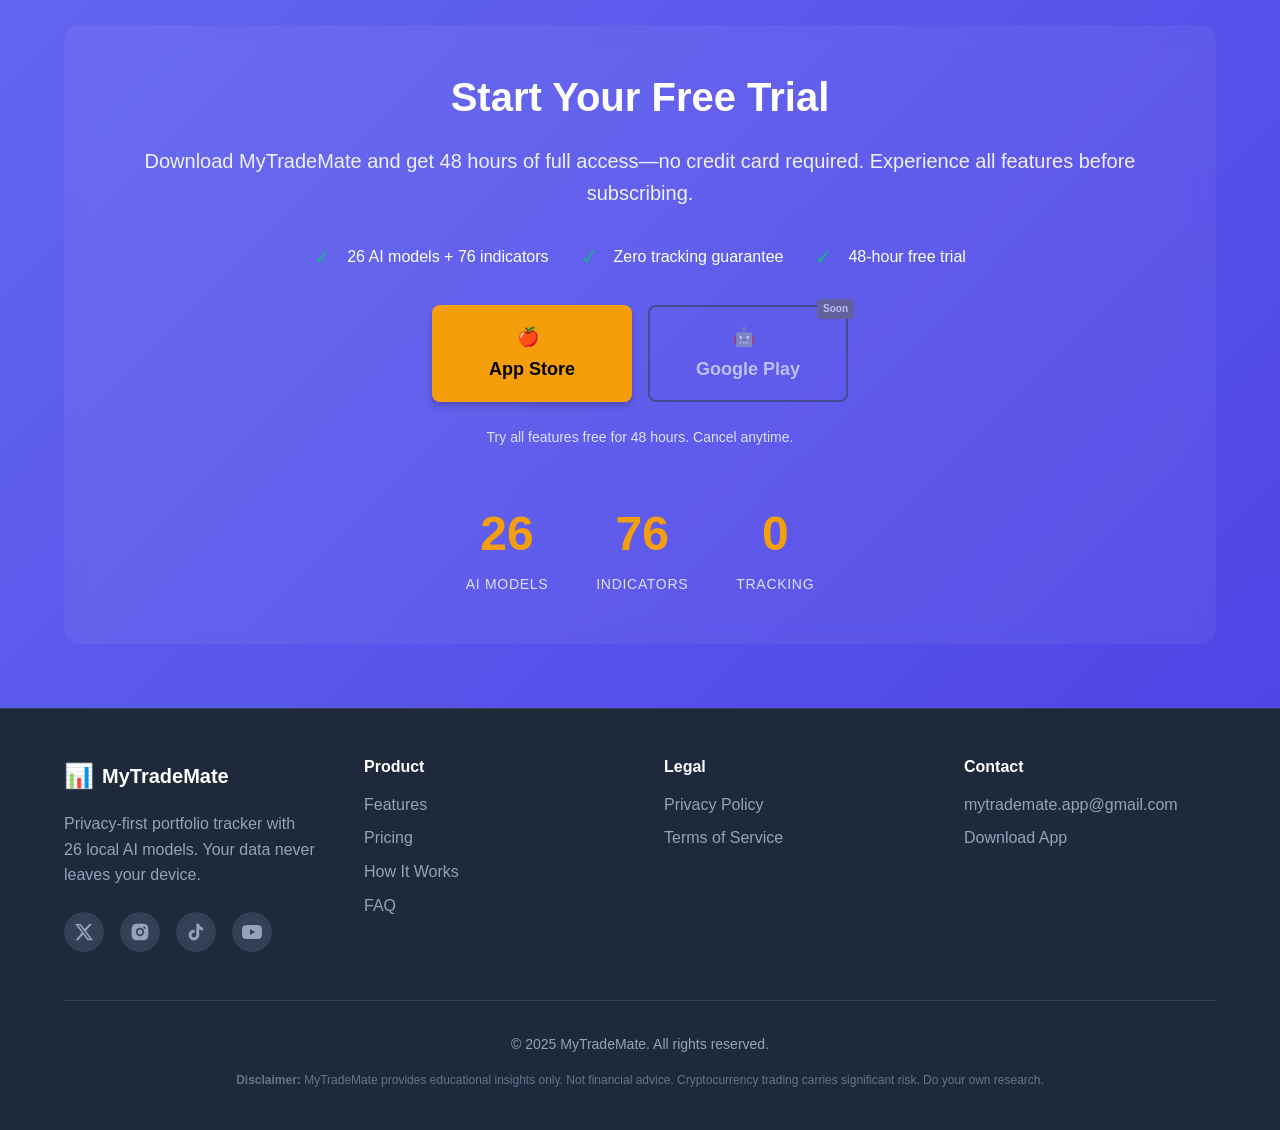
==== commit a15bfc9e: "fix(website): simplify annual pricing presentation - Change "Save 20%" → "Save 19%" (accurate percen" ====
--- a/website/index.html
+++ b/website/index.html
@@ -360,7 +360,7 @@
                 </div>
 
                 <div class="pricing-card pricing-card-featured">
-                    <div class="pricing-badge">Save 20%</div>
+                    <div class="pricing-badge">Save 19%</div>
                     <div class="pricing-header">
                         <h3 class="pricing-title">Annual</h3>
                         <p class="pricing-subtitle">Best value</p>
@@ -372,7 +372,7 @@
                     </div>
                     <div class="pricing-lock">
                         <span class="lock-icon">🔒</span>
-                        <span class="lock-text">€5.67/month when paid annually</span>
+                        <span class="lock-text">Billed annually</span>
                     </div>
                     <ul class="pricing-features">
                         <li><span class="check">✓</span> 26 AI models on-device</li>
@@ -385,7 +385,6 @@
                         <li><span class="check">✓</span> Cancel anytime</li>
                     </ul>
                     <a href="#download" class="btn btn-primary btn-block">Start Free Trial</a>
-                    <p class="pricing-note">Save €15.89/year compared to monthly</p>
                 </div>
             </div>
             <div class="pricing-faq">
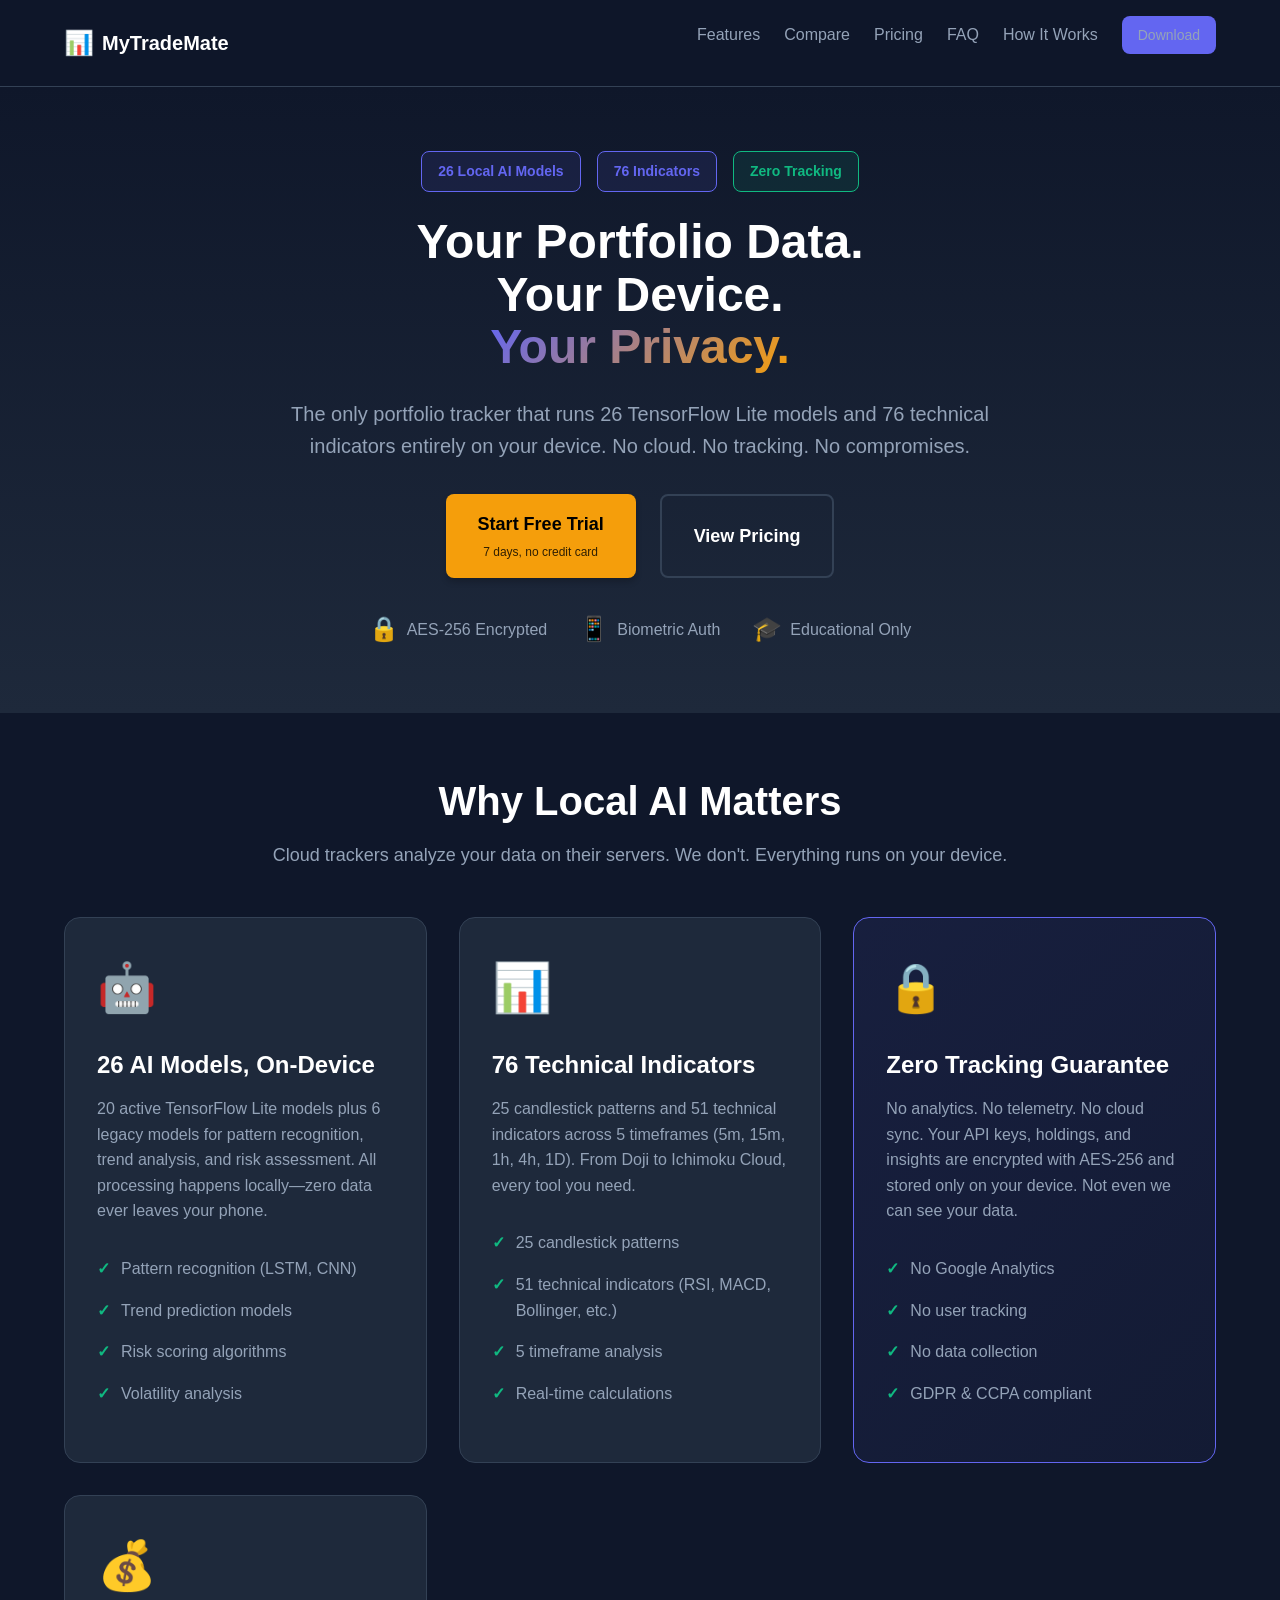
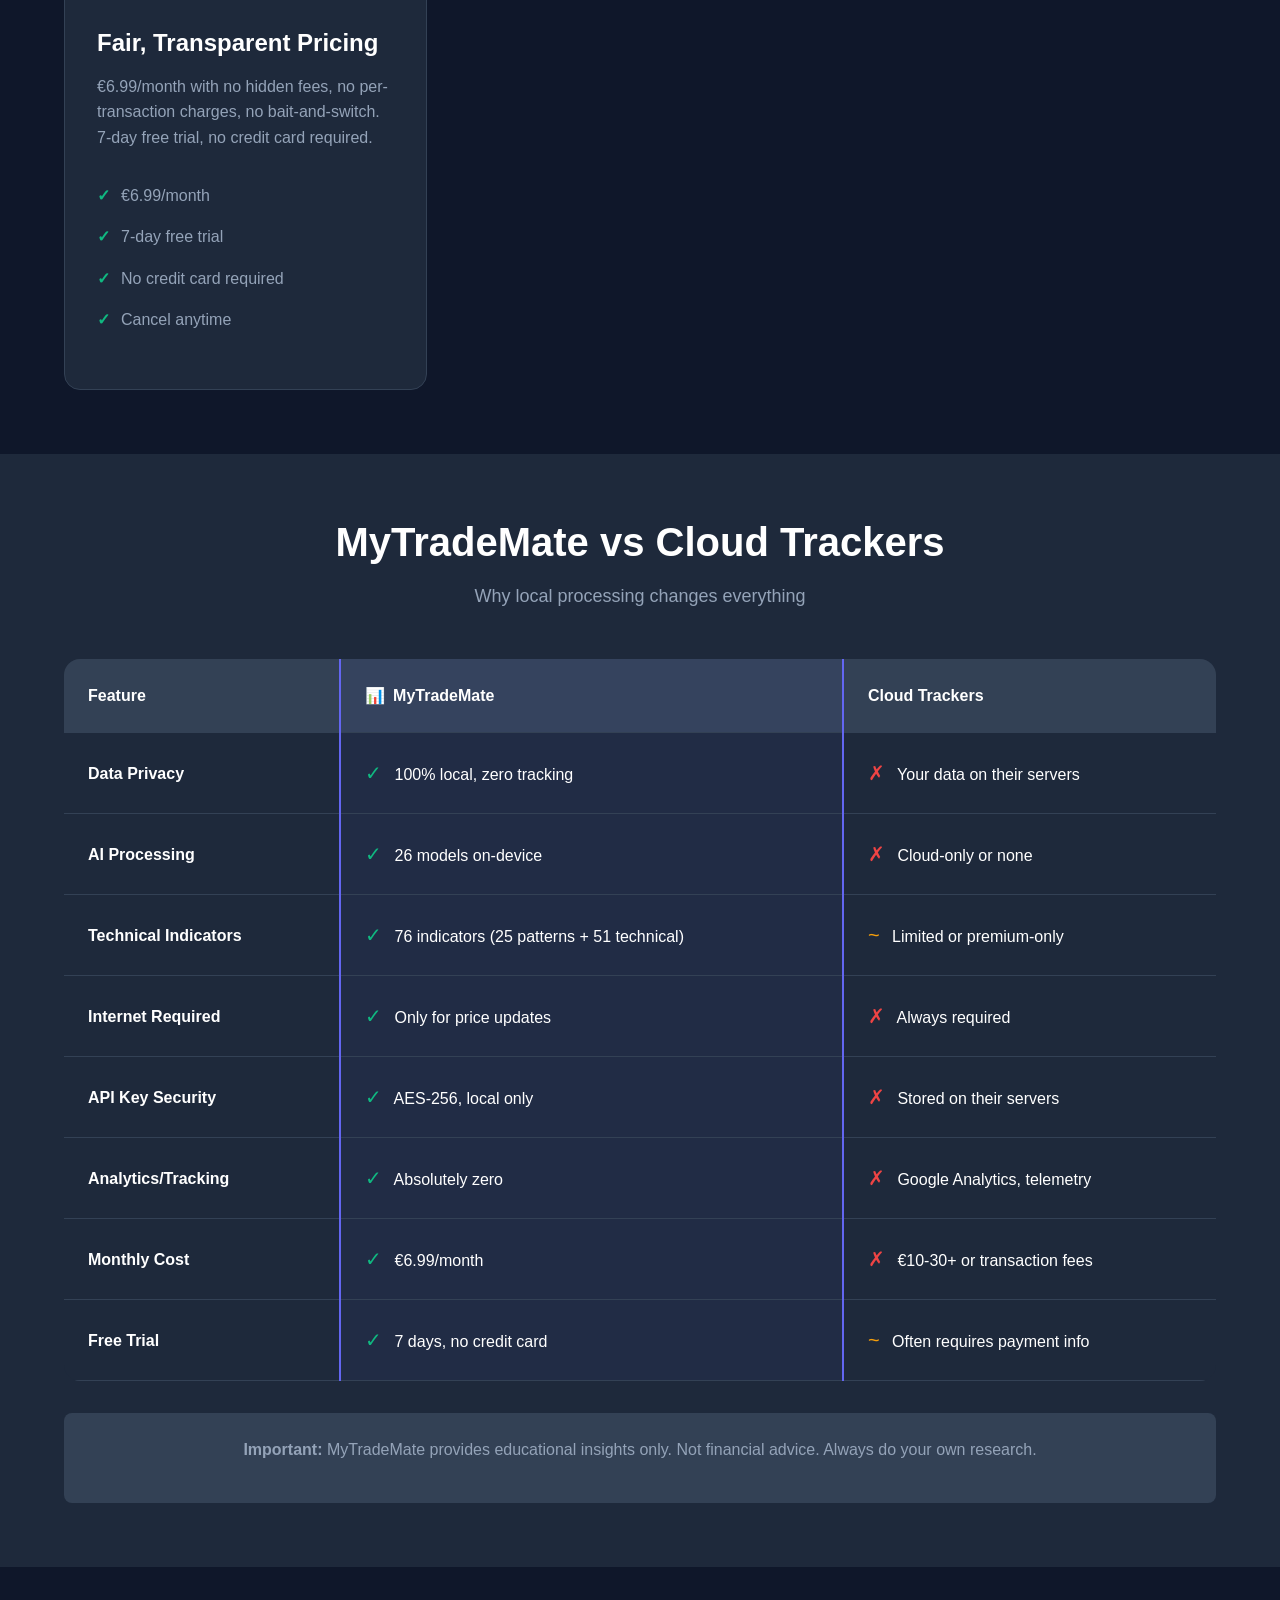
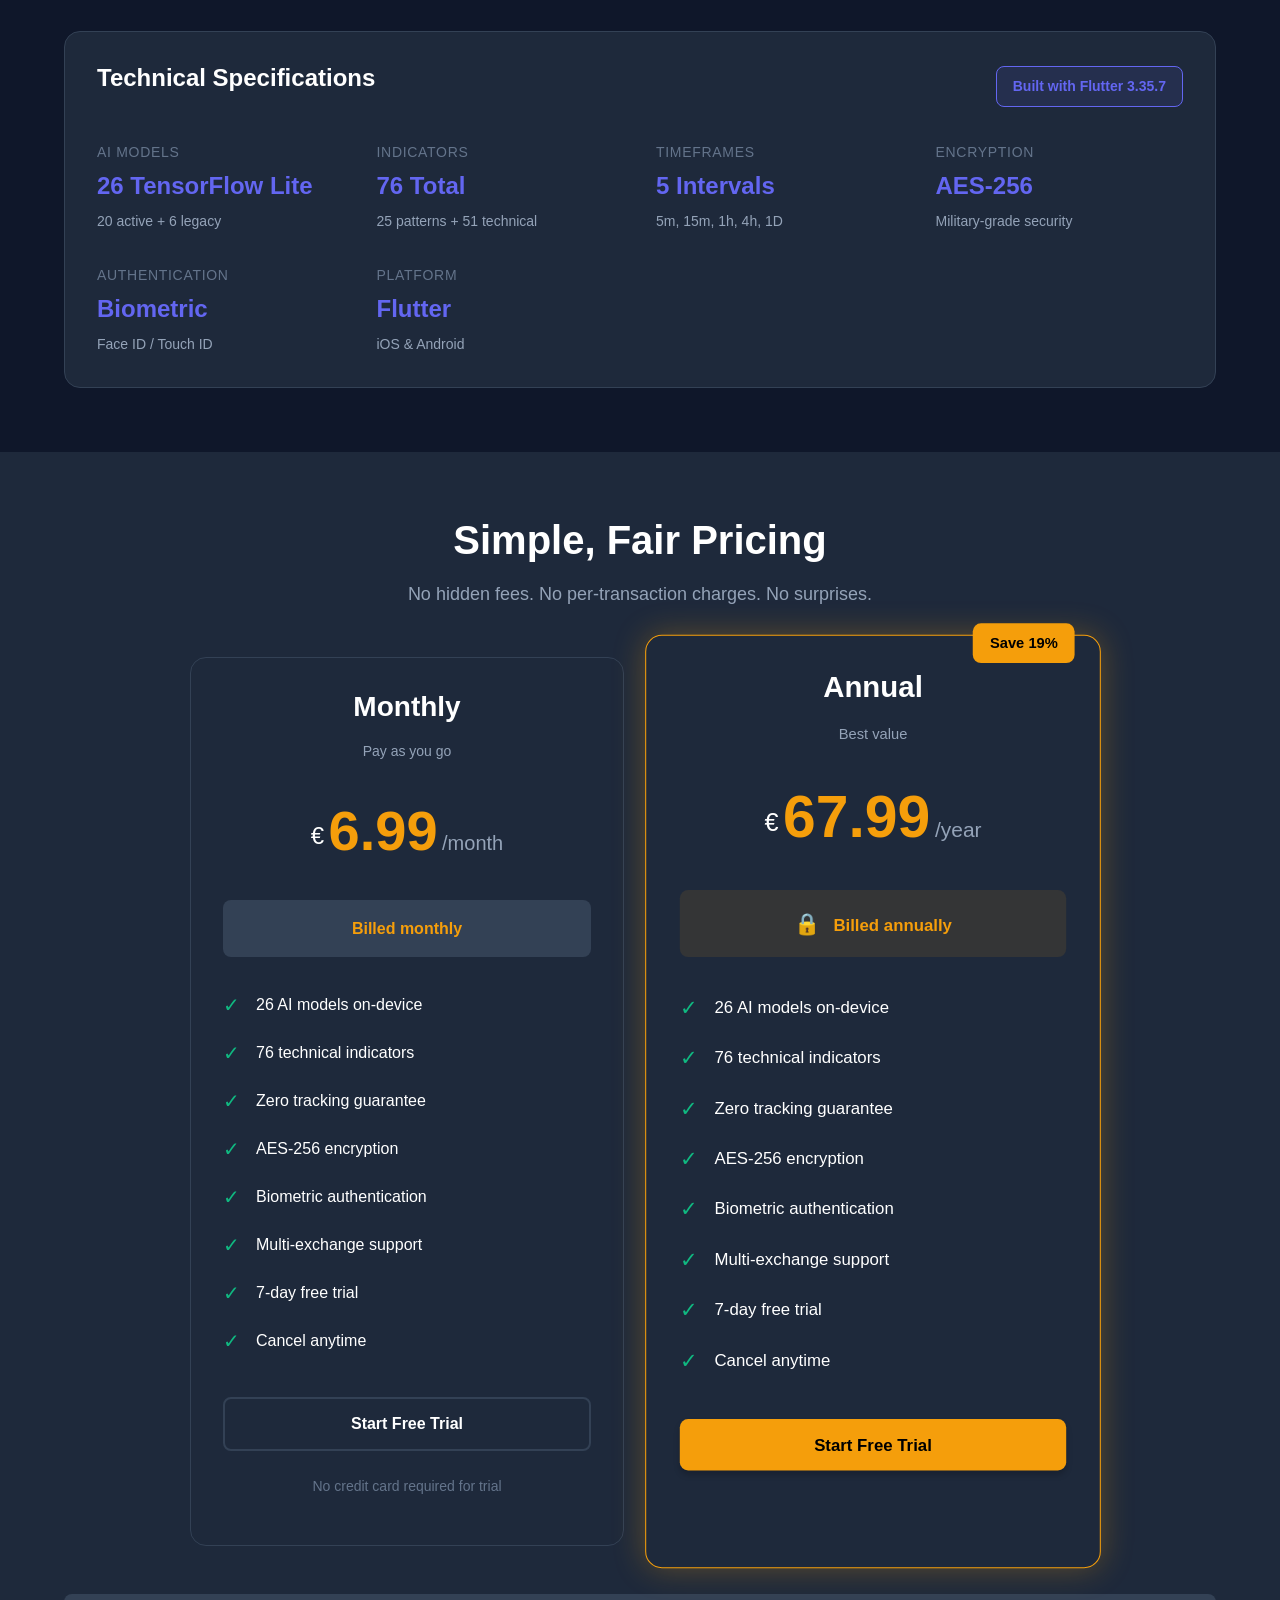
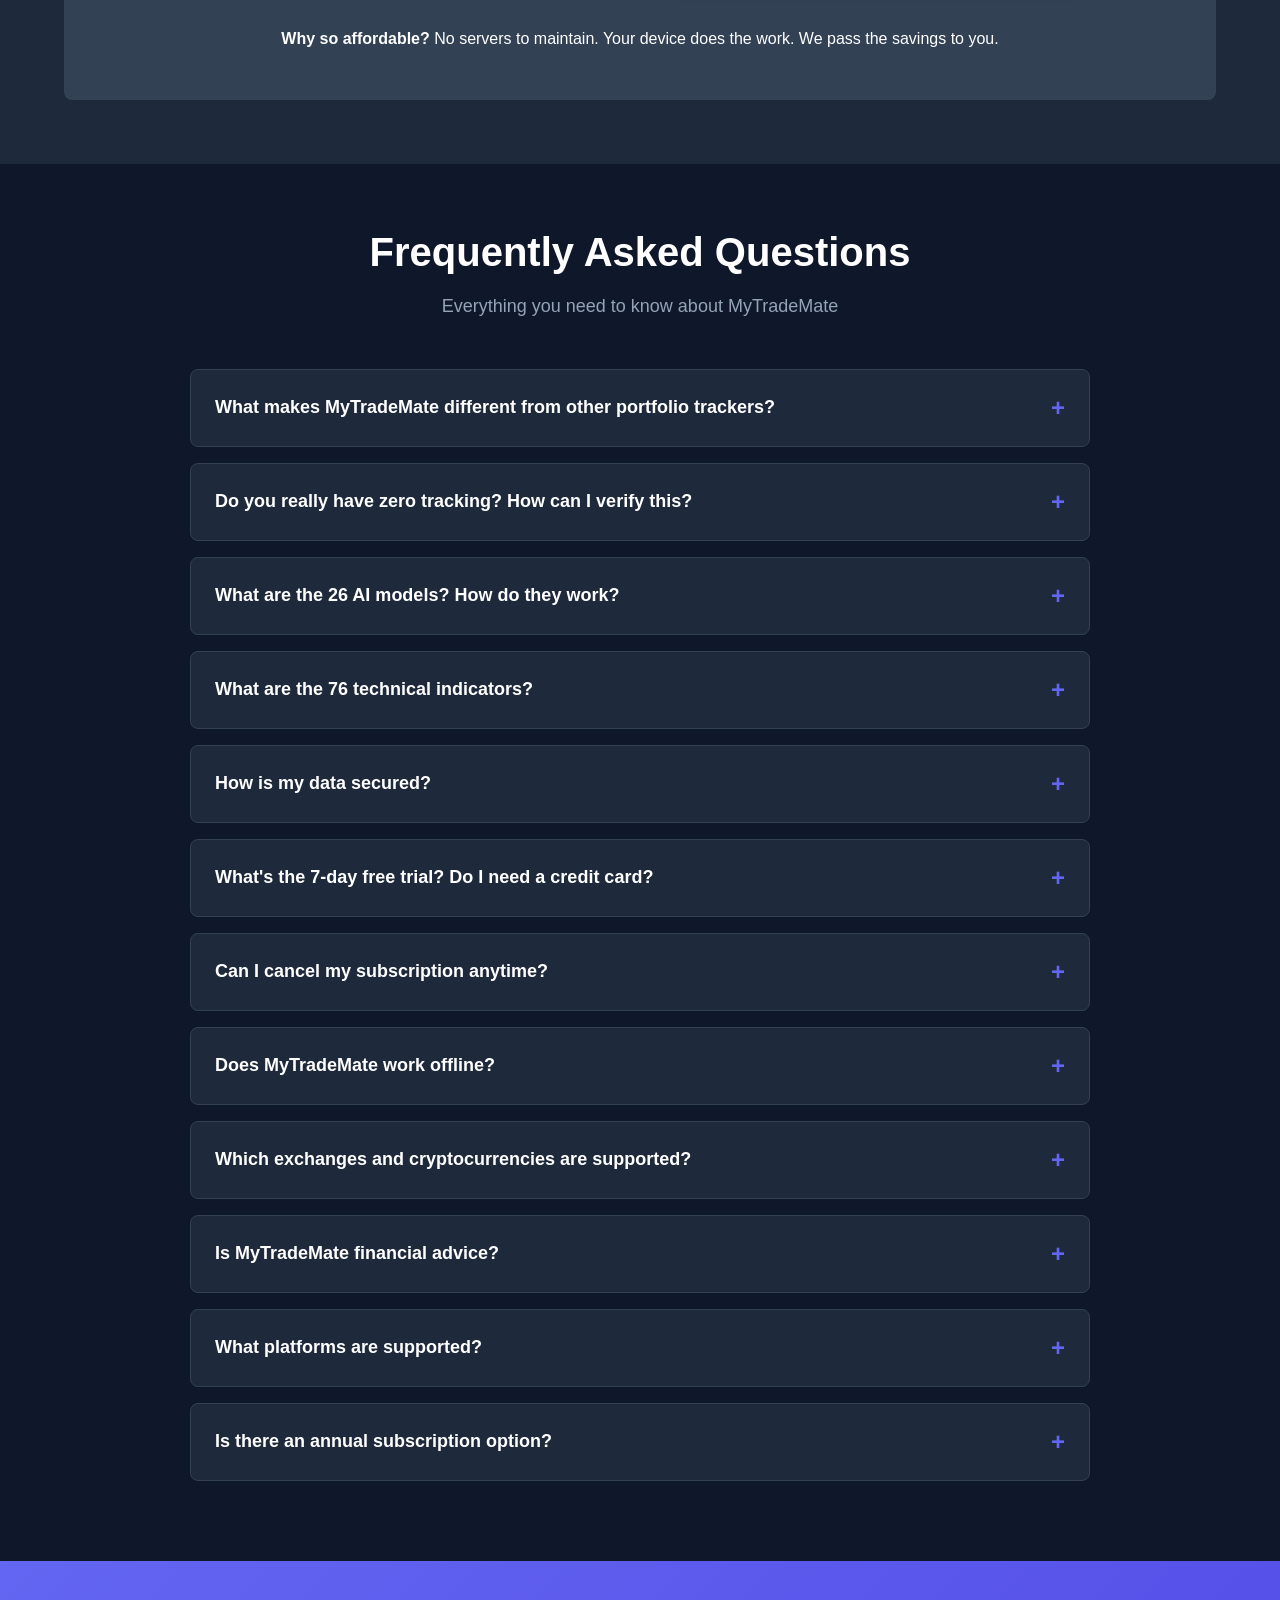
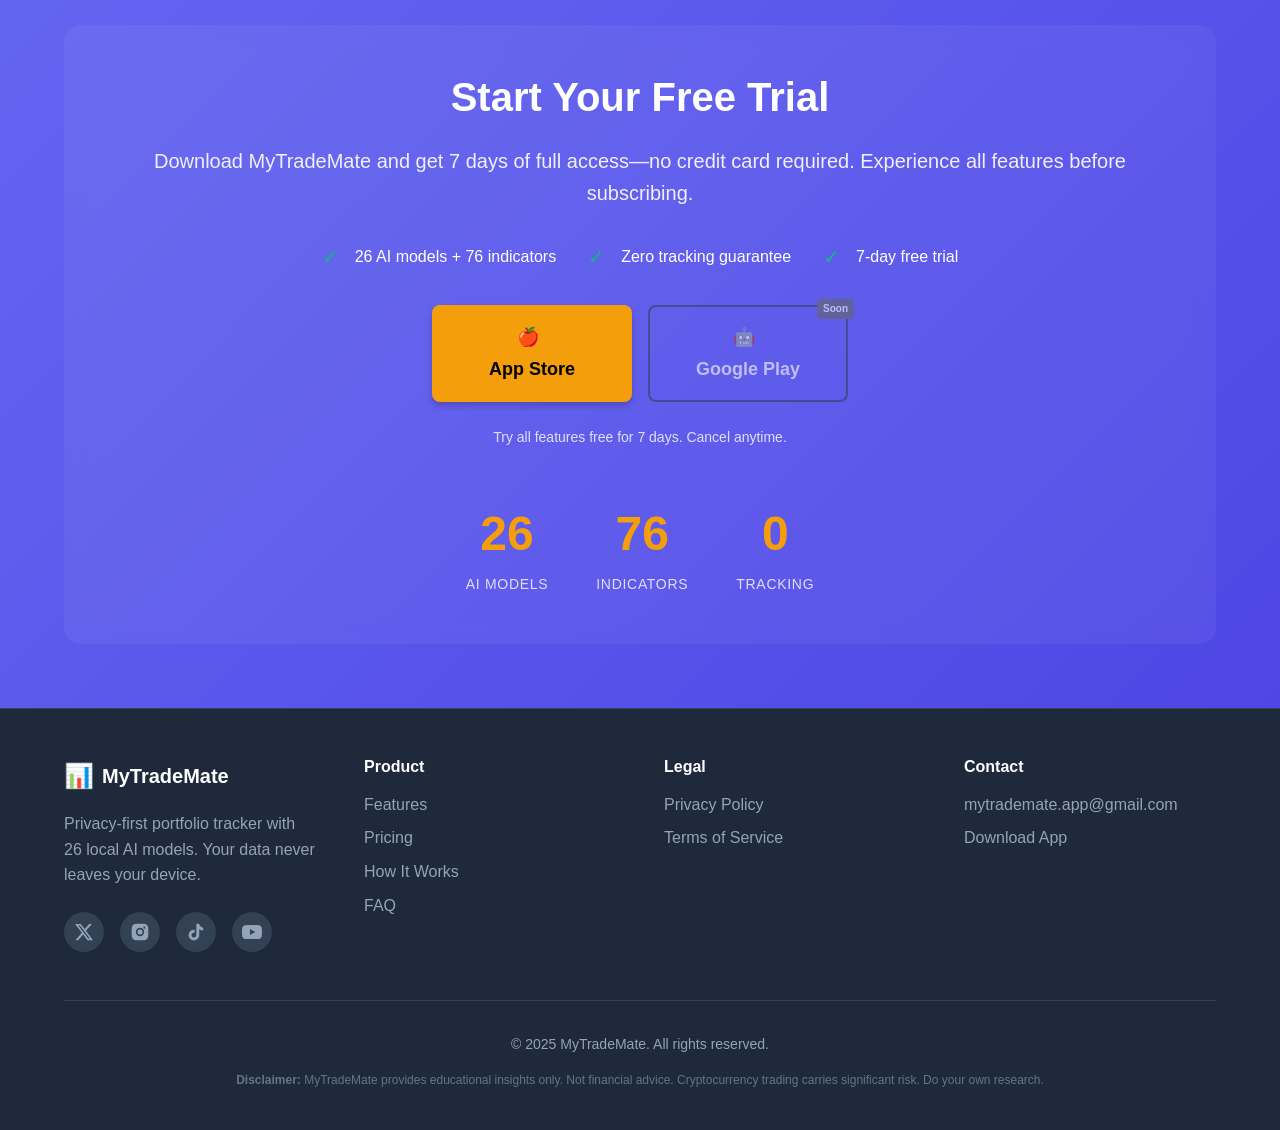
==== commit 19146f42: "feat: switch from 48h in-app trial to 7-day Apple-managed trial - Remove custom 48h trial logic from" ====
--- a/website/index.html
+++ b/website/index.html
@@ -4,7 +4,7 @@
     <meta charset="UTF-8">
     <meta name="viewport" content="width=device-width, initial-scale=1.0">
     <meta name="tiktok-developers-site-verification" content="Luy8rzll7pFtcSYKHuachTHf6kLrsYoX">
-    <meta name="description" content="MyTradeMate - Privacy-first portfolio tracker with 26 local AI models, 76 technical indicators, and zero tracking. €6.99/month with 48-hour free trial.">
+    <meta name="description" content="MyTradeMate - Privacy-first portfolio tracker with 26 local AI models, 76 technical indicators, and zero tracking. €6.99/month with 7-day free trial.">
     <meta name="keywords" content="crypto portfolio tracker, local AI, privacy-first, technical indicators, candlestick patterns, offline trading tools">
     <meta name="author" content="MyTradeMate">
     <meta property="og:title" content="MyTradeMate - Local AI Portfolio Tracker">
@@ -64,7 +64,7 @@
                 <div class="hero-cta">
                     <a href="#download" class="btn btn-primary btn-lg">
                         Start Free Trial
-                        <span class="btn-subtext">48 hours, no credit card</span>
+                        <span class="btn-subtext">7 days, no credit card</span>
                     </a>
                     <a href="#pricing" class="btn btn-outline btn-lg">
                         View Pricing
@@ -144,11 +144,11 @@
                     <div class="feature-icon">💰</div>
                     <h3 class="feature-title">Fair, Transparent Pricing</h3>
                     <p class="feature-description">
-                        €6.99/month with no hidden fees, no per-transaction charges, no bait-and-switch. 48-hour free trial, no credit card required.
+                        €6.99/month with no hidden fees, no per-transaction charges, no bait-and-switch. 7-day free trial, no credit card required.
                     </p>
                     <ul class="feature-list">
                         <li>€6.99/month</li>
-                        <li>48-hour free trial</li>
+                        <li>7-day free trial</li>
                         <li>No credit card required</li>
                         <li>Cancel anytime</li>
                     </ul>
@@ -262,7 +262,7 @@
                             <td><strong>Free Trial</strong></td>
                             <td class="highlight-col">
                                 <span class="check">✓</span>
-                                <span>48 hours, no credit card</span>
+                                <span>7 days, no credit card</span>
                             </td>
                             <td>
                                 <span class="warning">~</span>
@@ -352,7 +352,7 @@
                         <li><span class="check">✓</span> AES-256 encryption</li>
                         <li><span class="check">✓</span> Biometric authentication</li>
                         <li><span class="check">✓</span> Multi-exchange support</li>
-                        <li><span class="check">✓</span> 48-hour free trial</li>
+                        <li><span class="check">✓</span> 7-day free trial</li>
                         <li><span class="check">✓</span> Cancel anytime</li>
                     </ul>
                     <a href="#download" class="btn btn-outline btn-block">Start Free Trial</a>
@@ -381,7 +381,7 @@
                         <li><span class="check">✓</span> AES-256 encryption</li>
                         <li><span class="check">✓</span> Biometric authentication</li>
                         <li><span class="check">✓</span> Multi-exchange support</li>
-                        <li><span class="check">✓</span> 48-hour free trial</li>
+                        <li><span class="check">✓</span> 7-day free trial</li>
                         <li><span class="check">✓</span> Cancel anytime</li>
                     </ul>
                     <a href="#download" class="btn btn-primary btn-block">Start Free Trial</a>
@@ -455,11 +455,11 @@
 
                 <div class="faq-item">
                     <button class="faq-question">
-                        <span>What's the 48-hour free trial? Do I need a credit card?</span>
-                        <span class="faq-icon">+</span>
-                    </button>
-                    <div class="faq-answer">
-                        <p>You get full access to all features for 48 hours with no credit card required. After the trial, you can subscribe via Apple App Store or Google Play Store. No automatic charges during trial.</p>
+                        <span>What's the 7-day free trial? Do I need a credit card?</span>
+                        <span class="faq-icon">+</span>
+                    </button>
+                    <div class="faq-answer">
+                        <p>You get full access to all features for 7 days with no credit card required. After the trial, you can subscribe via Apple App Store or Google Play Store. No automatic charges during trial.</p>
                     </div>
                 </div>
 
@@ -519,7 +519,7 @@
                         <span class="faq-icon">+</span>
                     </button>
                     <div class="faq-answer">
-                        <p>Yes. You can subscribe monthly for €6.99/month or annually for €67.99/year (save 19%). Both options include a 48-hour free trial with full access to all features.</p>
+                        <p>Yes. You can subscribe monthly for €6.99/month or annually for €67.99/year (save 19%). Both options include a 7-day free trial with full access to all features.</p>
                     </div>
                 </div>
             </div>
@@ -533,7 +533,7 @@
                 <div class="waitlist-content">
                     <h2 class="waitlist-title">Start Your Free Trial</h2>
                     <p class="waitlist-description">
-                        Download MyTradeMate and get 48 hours of full access—no credit card required. Experience all features before subscribing.
+                        Download MyTradeMate and get 7 days of full access—no credit card required. Experience all features before subscribing.
                     </p>
                     <div class="waitlist-features">
                         <div class="waitlist-feature">
@@ -546,7 +546,7 @@
                         </div>
                         <div class="waitlist-feature">
                             <span class="check">✓</span>
-                            <span>48-hour free trial</span>
+                            <span>7-day free trial</span>
                         </div>
                     </div>
                     <div style="display: flex; gap: 16px; justify-content: center; flex-wrap: wrap; margin-top: 24px;">
@@ -558,7 +558,7 @@
                             <span style="position: absolute; top: -8px; right: -8px; background: #666; color: white; font-size: 10px; padding: 2px 6px; border-radius: 4px;">Soon</span>
                         </a>
                     </div>
-                    <p class="waitlist-note">Try all features free for 48 hours. Cancel anytime.</p>
+                    <p class="waitlist-note">Try all features free for 7 days. Cancel anytime.</p>
                 </div>
                 <div class="waitlist-visual">
                     <div class="visual-stat">
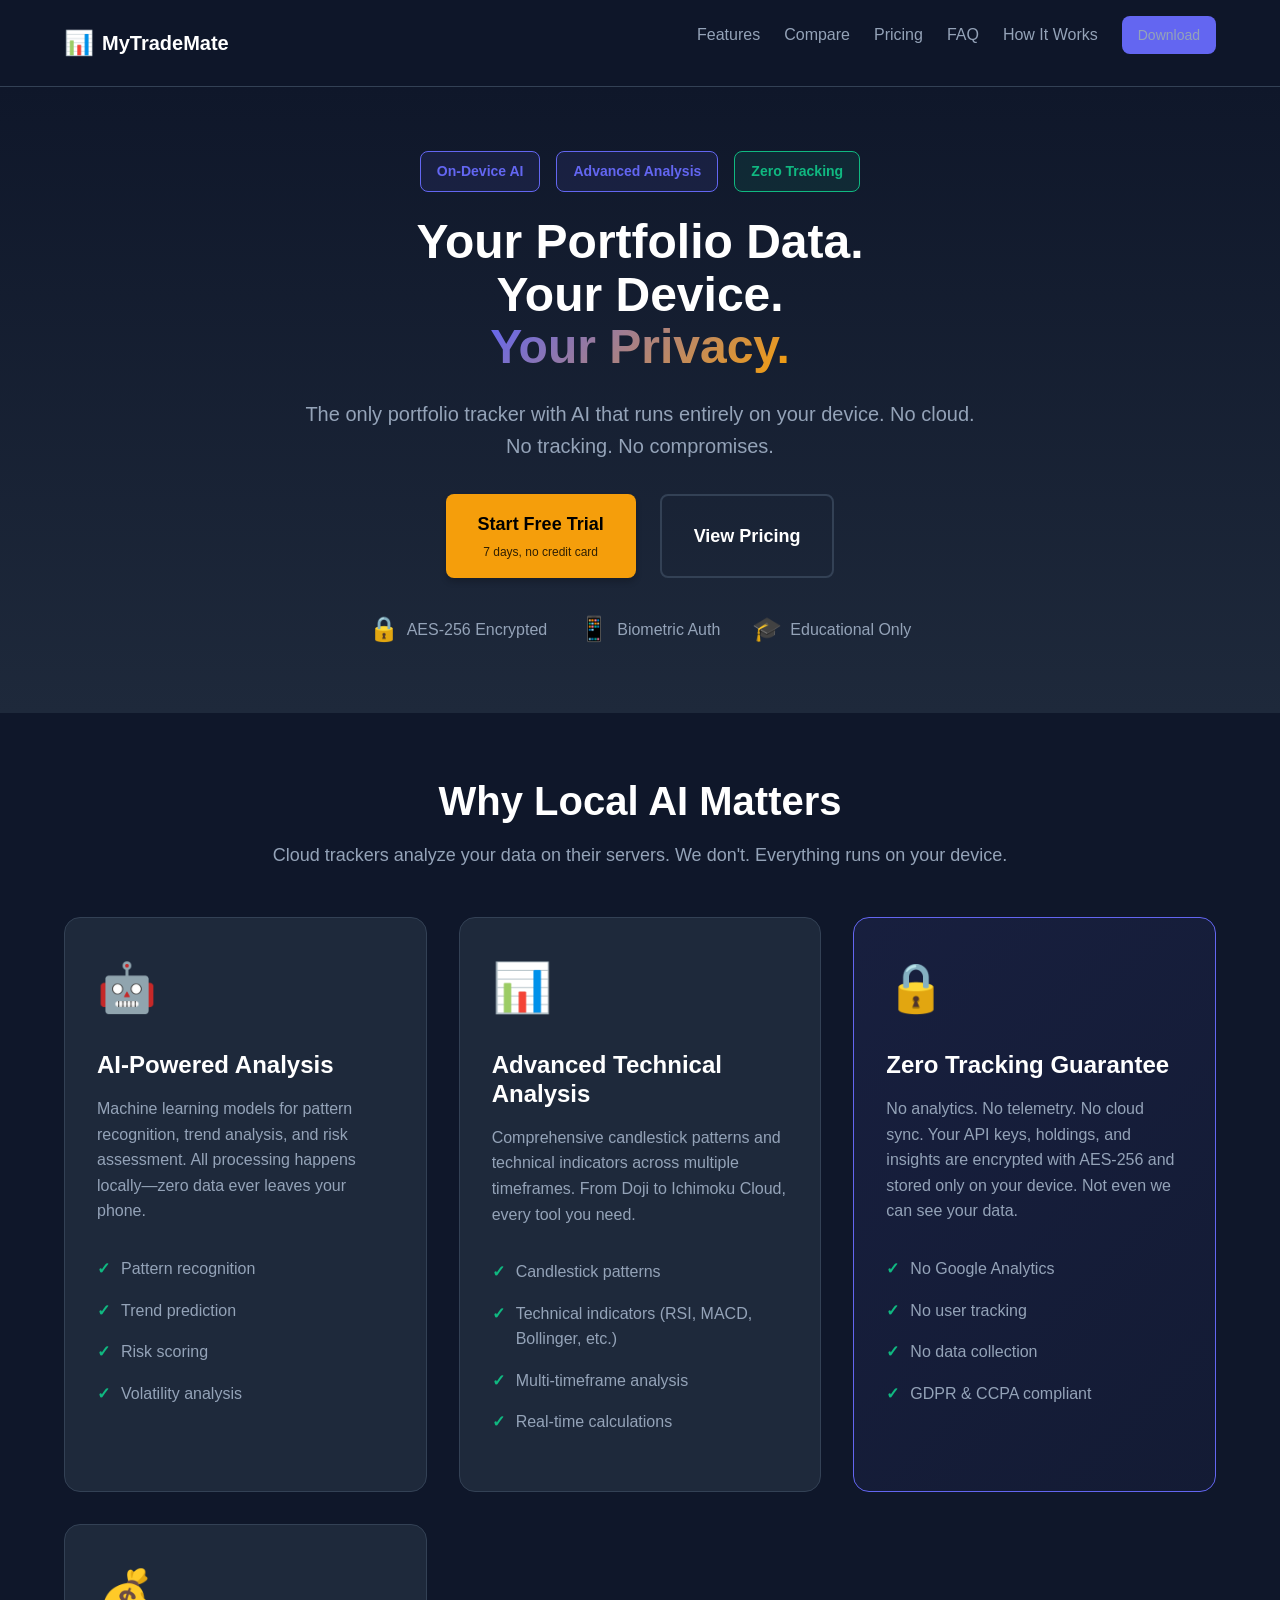
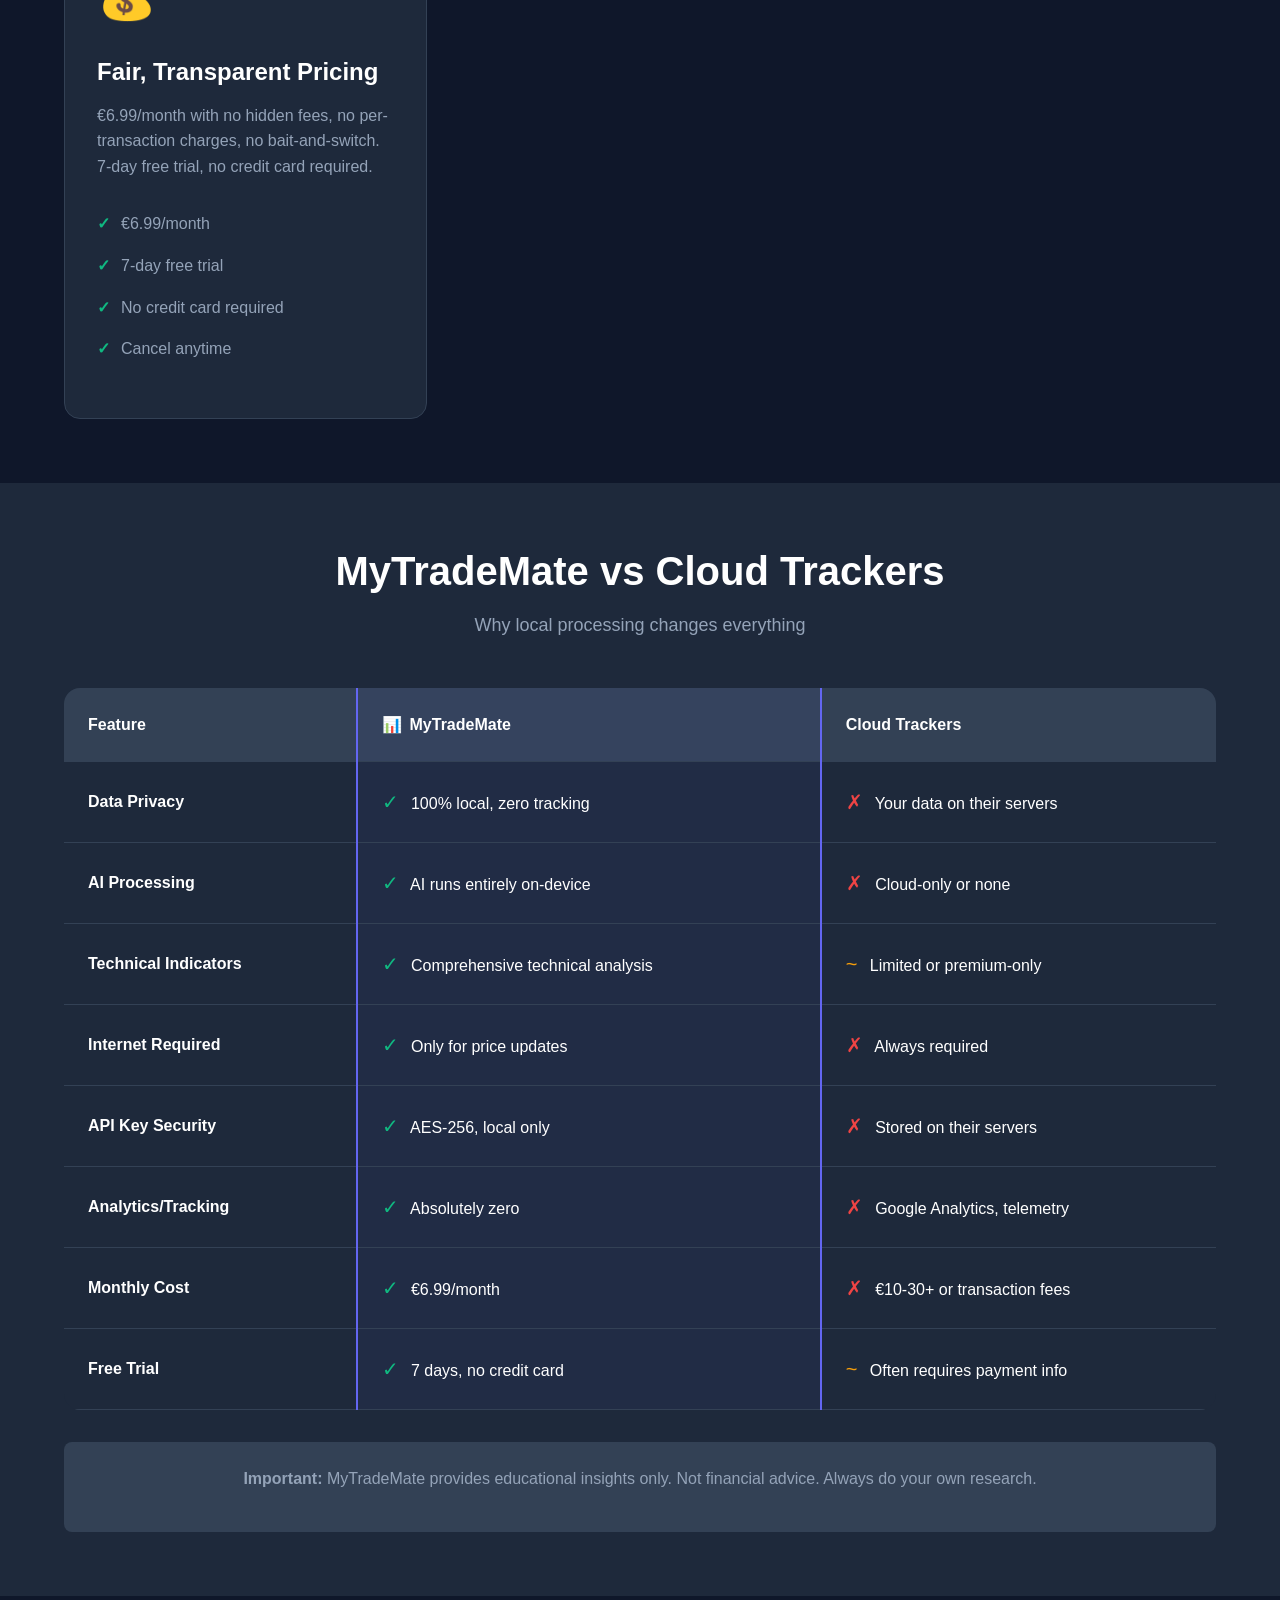
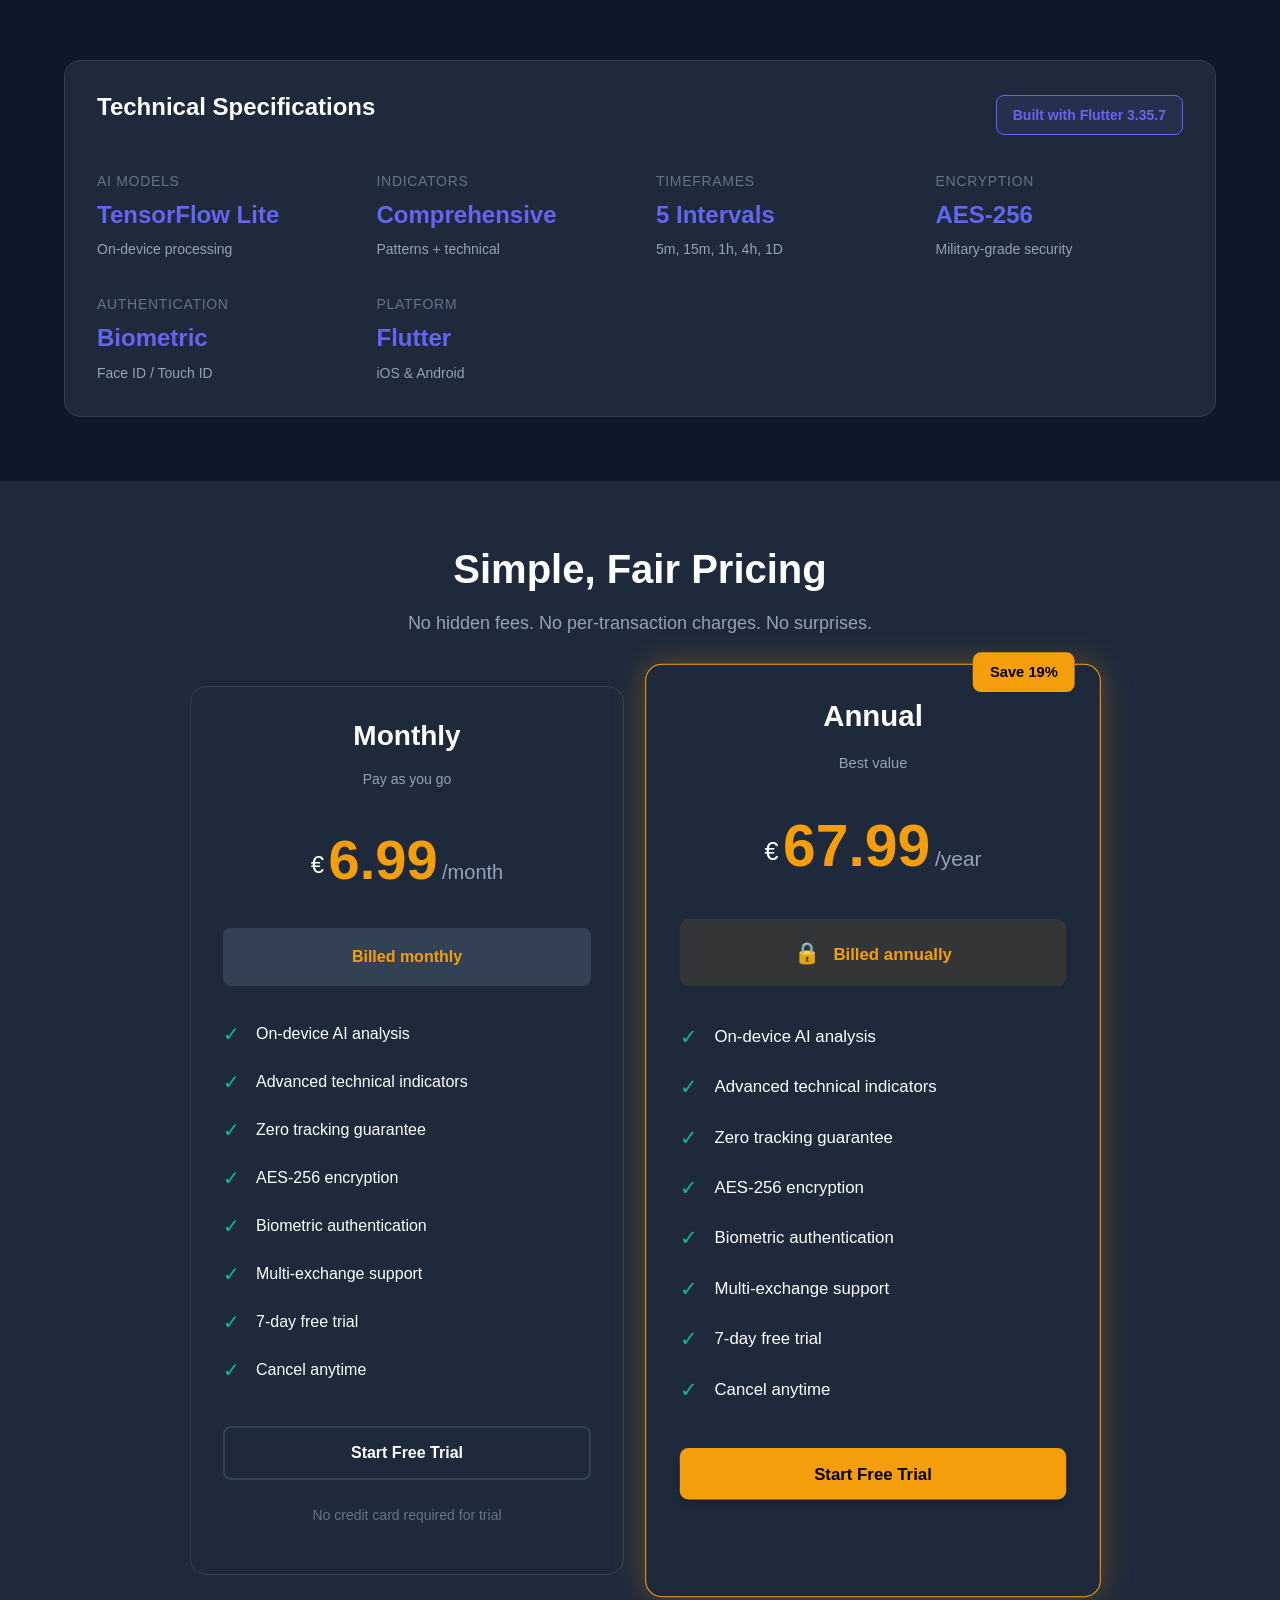
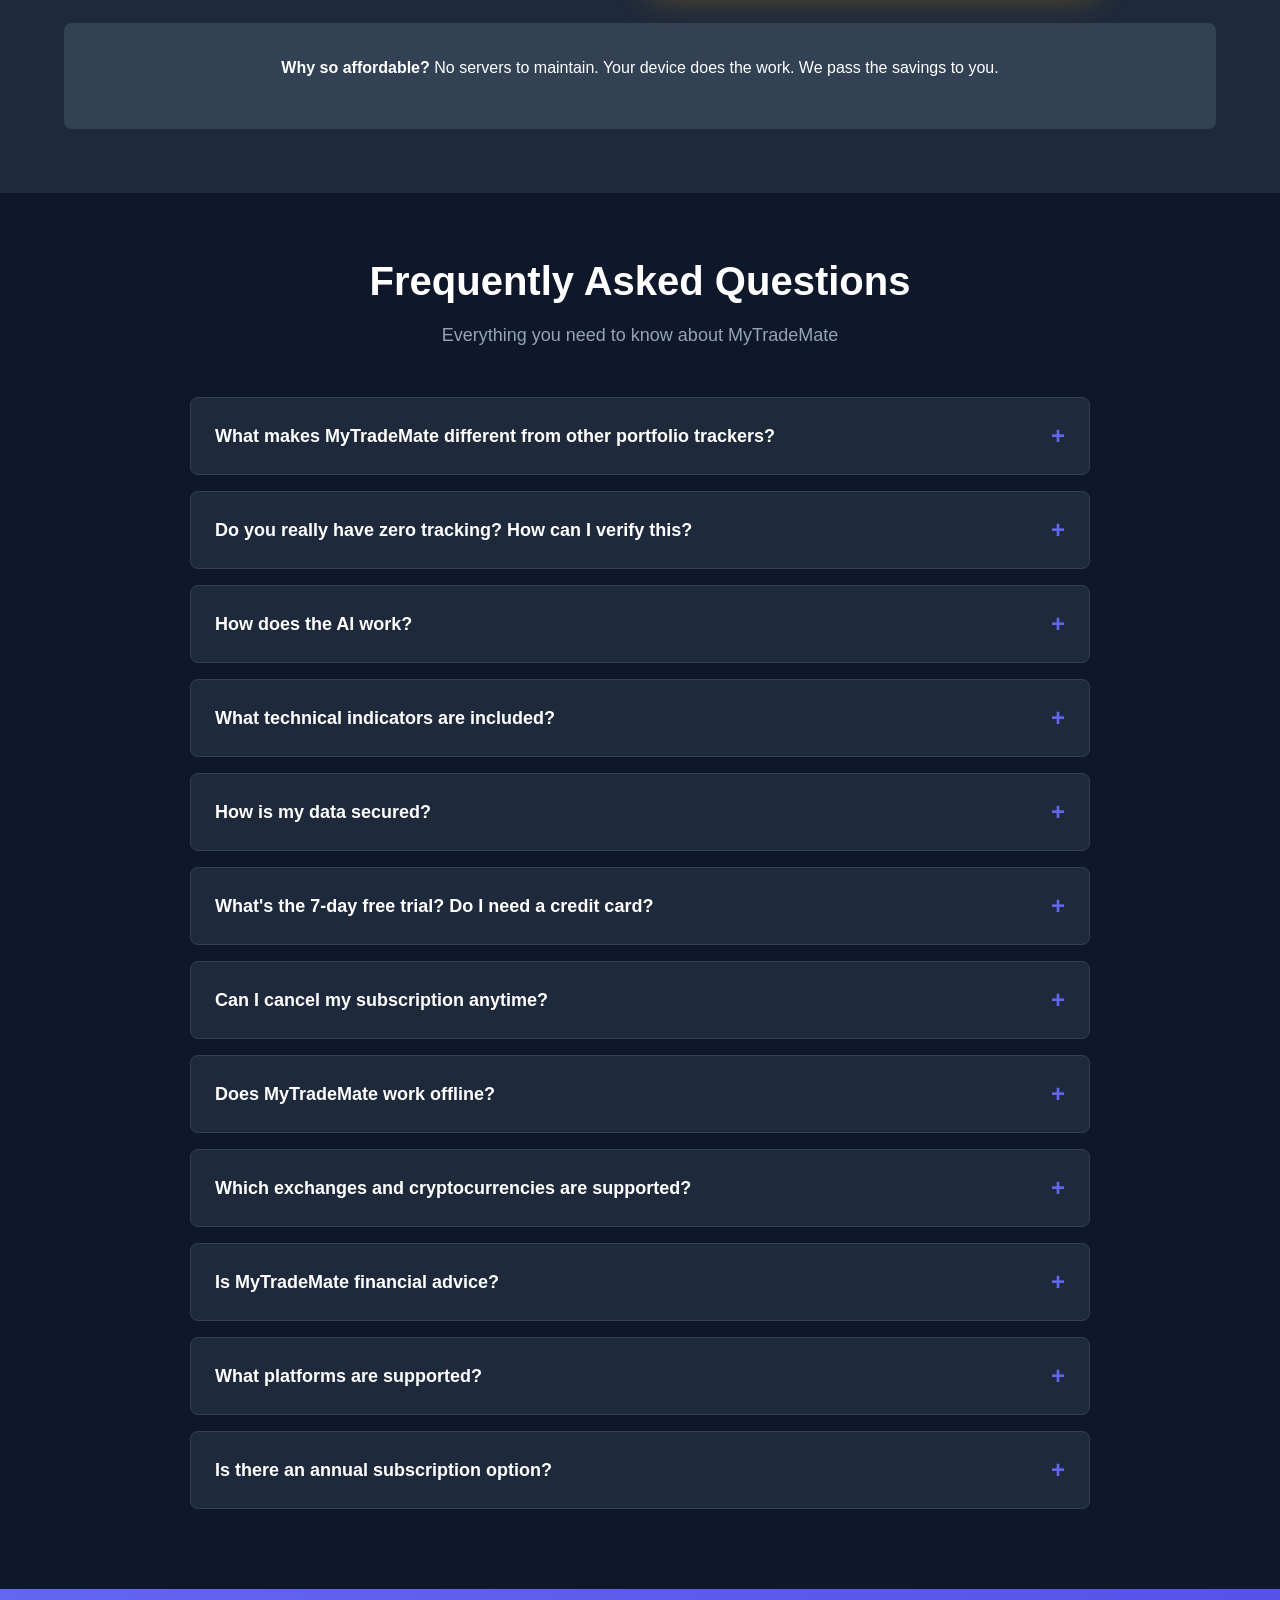
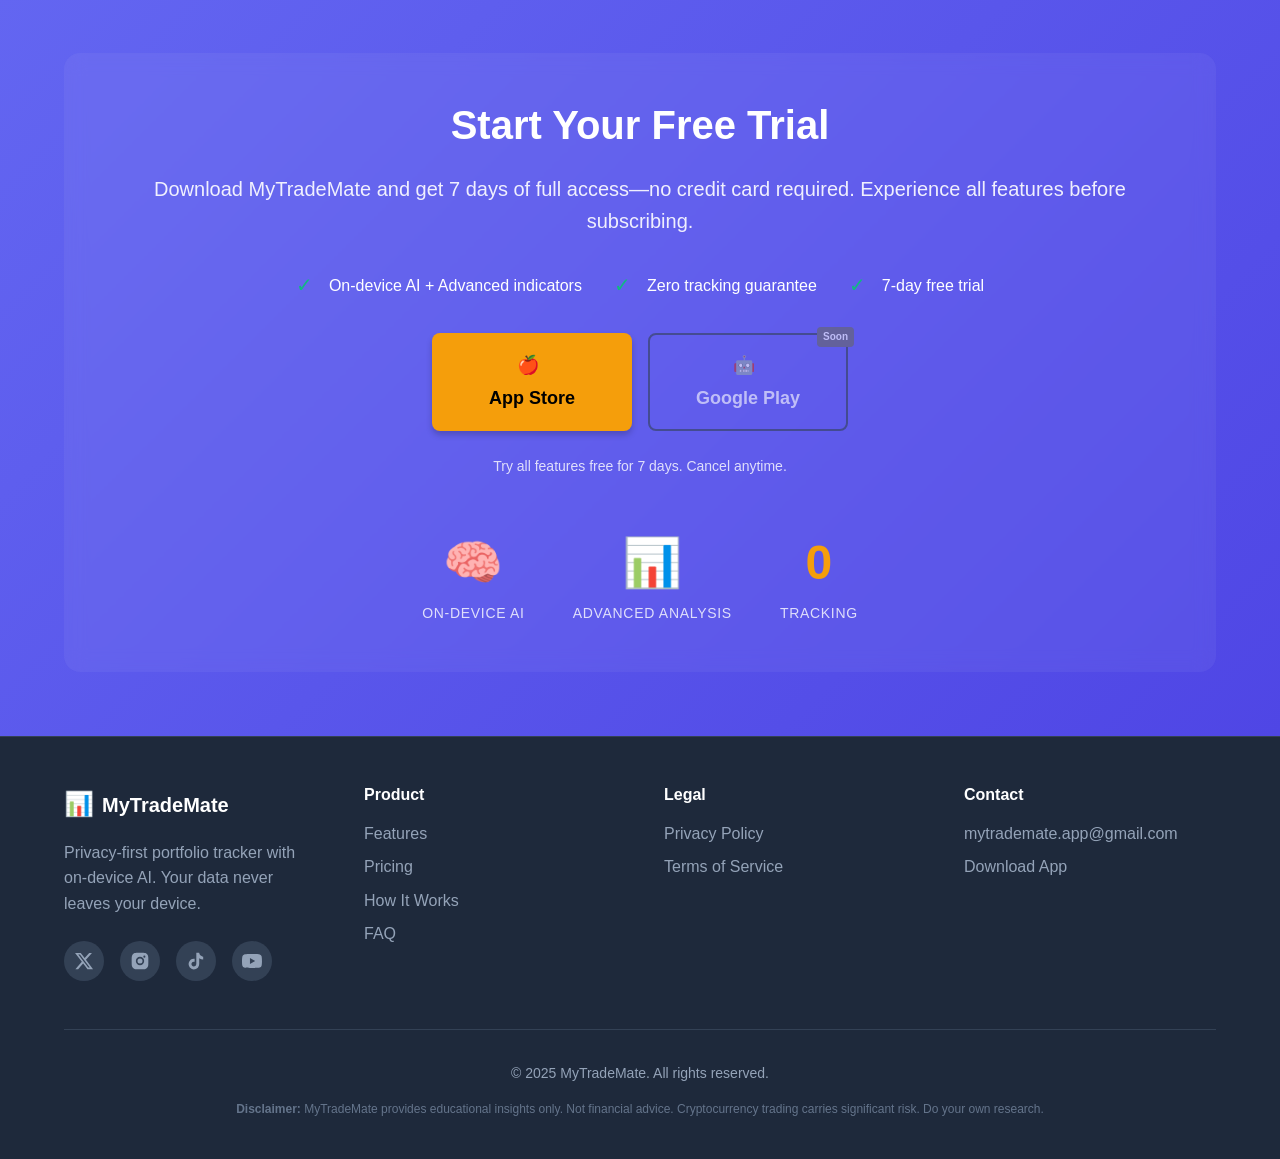
==== commit c777bf85: "style(marketing): Apple-style messaging - remove specific numbers - Website: Replace "26 AI models"," ====
--- a/website/index.html
+++ b/website/index.html
@@ -4,16 +4,16 @@
     <meta charset="UTF-8">
     <meta name="viewport" content="width=device-width, initial-scale=1.0">
     <meta name="tiktok-developers-site-verification" content="Luy8rzll7pFtcSYKHuachTHf6kLrsYoX">
-    <meta name="description" content="MyTradeMate - Privacy-first portfolio tracker with 26 local AI models, 76 technical indicators, and zero tracking. €6.99/month with 7-day free trial.">
+    <meta name="description" content="MyTradeMate - Privacy-first portfolio tracker with on-device AI and advanced technical analysis. Zero tracking. €6.99/month with 7-day free trial.">
     <meta name="keywords" content="crypto portfolio tracker, local AI, privacy-first, technical indicators, candlestick patterns, offline trading tools">
     <meta name="author" content="MyTradeMate">
     <meta property="og:title" content="MyTradeMate - Local AI Portfolio Tracker">
-    <meta property="og:description" content="26 AI models, 76 indicators, zero tracking. Your portfolio data stays on your device.">
+    <meta property="og:description" content="AI-powered insights. Advanced analysis. Zero tracking. Your portfolio data stays on your device.">
     <meta property="og:type" content="website">
     <meta property="og:url" content="https://mytrademate.app">
     <meta name="twitter:card" content="summary_large_image">
     <meta name="twitter:title" content="MyTradeMate - Local AI Portfolio Tracker">
-    <meta name="twitter:description" content="26 AI models, 76 indicators, zero tracking. Your portfolio data stays on your device.">
+    <meta name="twitter:description" content="AI-powered insights. Advanced analysis. Zero tracking. Your portfolio data stays on your device.">
     <title>MyTradeMate - Privacy-First Portfolio Tracker with Local AI</title>
     <link rel="stylesheet" href="styles.css">
     <link rel="icon" type="image/svg+xml" href="data:image/svg+xml,<svg xmlns='http://www.w3.org/2000/svg' viewBox='0 0 100 100'><text y='.9em' font-size='90'>📊</text></svg>">
@@ -49,8 +49,8 @@
         <div class="container">
             <div class="hero-content">
                 <div class="hero-badge">
-                    <span class="badge badge-primary">26 Local AI Models</span>
-                    <span class="badge badge-primary">76 Indicators</span>
+                    <span class="badge badge-primary">On-Device AI</span>
+                    <span class="badge badge-primary">Advanced Analysis</span>
                     <span class="badge badge-success">Zero Tracking</span>
                 </div>
                 <h1 class="hero-title">
@@ -59,7 +59,7 @@
                     <span class="text-gradient">Your Privacy.</span>
                 </h1>
                 <p class="hero-description">
-                    The only portfolio tracker that runs 26 TensorFlow Lite models and 76 technical indicators entirely on your device. No cloud. No tracking. No compromises.
+                    The only portfolio tracker with AI that runs entirely on your device. No cloud. No tracking. No compromises.
                 </p>
                 <div class="hero-cta">
                     <a href="#download" class="btn btn-primary btn-lg">
@@ -100,28 +100,28 @@
             <div class="features-grid">
                 <div class="feature-card">
                     <div class="feature-icon">🤖</div>
-                    <h3 class="feature-title">26 AI Models, On-Device</h3>
+                    <h3 class="feature-title">AI-Powered Analysis</h3>
                     <p class="feature-description">
-                        20 active TensorFlow Lite models plus 6 legacy models for pattern recognition, trend analysis, and risk assessment. All processing happens locally—zero data ever leaves your phone.
+                        Machine learning models for pattern recognition, trend analysis, and risk assessment. All processing happens locally—zero data ever leaves your phone.
                     </p>
                     <ul class="feature-list">
-                        <li>Pattern recognition (LSTM, CNN)</li>
-                        <li>Trend prediction models</li>
-                        <li>Risk scoring algorithms</li>
+                        <li>Pattern recognition</li>
+                        <li>Trend prediction</li>
+                        <li>Risk scoring</li>
                         <li>Volatility analysis</li>
                     </ul>
                 </div>
 
                 <div class="feature-card">
                     <div class="feature-icon">📊</div>
-                    <h3 class="feature-title">76 Technical Indicators</h3>
+                    <h3 class="feature-title">Advanced Technical Analysis</h3>
                     <p class="feature-description">
-                        25 candlestick patterns and 51 technical indicators across 5 timeframes (5m, 15m, 1h, 4h, 1D). From Doji to Ichimoku Cloud, every tool you need.
+                        Comprehensive candlestick patterns and technical indicators across multiple timeframes. From Doji to Ichimoku Cloud, every tool you need.
                     </p>
                     <ul class="feature-list">
-                        <li>25 candlestick patterns</li>
-                        <li>51 technical indicators (RSI, MACD, Bollinger, etc.)</li>
-                        <li>5 timeframe analysis</li>
+                        <li>Candlestick patterns</li>
+                        <li>Technical indicators (RSI, MACD, Bollinger, etc.)</li>
+                        <li>Multi-timeframe analysis</li>
                         <li>Real-time calculations</li>
                     </ul>
                 </div>
@@ -196,7 +196,7 @@
                             <td><strong>AI Processing</strong></td>
                             <td class="highlight-col">
                                 <span class="check">✓</span>
-                                <span>26 models on-device</span>
+                                <span>AI runs entirely on-device</span>
                             </td>
                             <td>
                                 <span class="cross">✗</span>
@@ -207,7 +207,7 @@
                             <td><strong>Technical Indicators</strong></td>
                             <td class="highlight-col">
                                 <span class="check">✓</span>
-                                <span>76 indicators (25 patterns + 51 technical)</span>
+                                <span>Comprehensive technical analysis</span>
                             </td>
                             <td>
                                 <span class="warning">~</span>
@@ -289,13 +289,13 @@
                 <div class="tech-specs-grid">
                     <div class="tech-spec">
                         <span class="tech-label">AI Models</span>
-                        <span class="tech-value">26 TensorFlow Lite</span>
-                        <span class="tech-detail">20 active + 6 legacy</span>
+                        <span class="tech-value">TensorFlow Lite</span>
+                        <span class="tech-detail">On-device processing</span>
                     </div>
                     <div class="tech-spec">
                         <span class="tech-label">Indicators</span>
-                        <span class="tech-value">76 Total</span>
-                        <span class="tech-detail">25 patterns + 51 technical</span>
+                        <span class="tech-value">Comprehensive</span>
+                        <span class="tech-detail">Patterns + technical</span>
                     </div>
                     <div class="tech-spec">
                         <span class="tech-label">Timeframes</span>
@@ -346,8 +346,8 @@
                         <span class="lock-text">Billed monthly</span>
                     </div>
                     <ul class="pricing-features">
-                        <li><span class="check">✓</span> 26 AI models on-device</li>
-                        <li><span class="check">✓</span> 76 technical indicators</li>
+                        <li><span class="check">✓</span> On-device AI analysis</li>
+                        <li><span class="check">✓</span> Advanced technical indicators</li>
                         <li><span class="check">✓</span> Zero tracking guarantee</li>
                         <li><span class="check">✓</span> AES-256 encryption</li>
                         <li><span class="check">✓</span> Biometric authentication</li>
@@ -375,8 +375,8 @@
                         <span class="lock-text">Billed annually</span>
                     </div>
                     <ul class="pricing-features">
-                        <li><span class="check">✓</span> 26 AI models on-device</li>
-                        <li><span class="check">✓</span> 76 technical indicators</li>
+                        <li><span class="check">✓</span> On-device AI analysis</li>
+                        <li><span class="check">✓</span> Advanced technical indicators</li>
                         <li><span class="check">✓</span> Zero tracking guarantee</li>
                         <li><span class="check">✓</span> AES-256 encryption</li>
                         <li><span class="check">✓</span> Biometric authentication</li>
@@ -409,7 +409,7 @@
                         <span class="faq-icon">+</span>
                     </button>
                     <div class="faq-answer">
-                        <p>MyTradeMate is the only portfolio tracker that runs 26 TensorFlow Lite AI models and 76 technical indicators entirely on your device. Your data never leaves your phone—no cloud sync, no servers, no tracking. We're also significantly cheaper (€6.99/month vs €10-30 for cloud trackers).</p>
+                        <p>MyTradeMate is the only portfolio tracker with AI and technical analysis that runs entirely on your device. Your data never leaves your phone—no cloud sync, no servers, no tracking. We're also significantly cheaper (€6.99/month vs €10-30 for cloud trackers).</p>
                     </div>
                 </div>
 
@@ -425,21 +425,21 @@
 
                 <div class="faq-item">
                     <button class="faq-question">
-                        <span>What are the 26 AI models? How do they work?</span>
-                        <span class="faq-icon">+</span>
-                    </button>
-                    <div class="faq-answer">
-                        <p>We use 20 active TensorFlow Lite models (plus 6 legacy) for pattern recognition (LSTM, CNN), trend prediction, risk scoring, and volatility analysis. All models run locally on your device using your phone's CPU/GPU—no cloud processing. They analyze candlestick patterns, volume data, and technical indicators to provide educational insights.</p>
-                    </div>
-                </div>
-
-                <div class="faq-item">
-                    <button class="faq-question">
-                        <span>What are the 76 technical indicators?</span>
-                        <span class="faq-icon">+</span>
-                    </button>
-                    <div class="faq-answer">
-                        <p>We include 25 candlestick patterns (Doji, Hammer, Engulfing, etc.) and 51 technical indicators (RSI, MACD, Bollinger Bands, Ichimoku Cloud, Fibonacci, and more). All indicators are calculated locally across 5 timeframes: 5-minute, 15-minute, 1-hour, 4-hour, and 1-day.</p>
+                        <span>How does the AI work?</span>
+                        <span class="faq-icon">+</span>
+                    </button>
+                    <div class="faq-answer">
+                        <p>We use TensorFlow Lite models for pattern recognition (LSTM, CNN), trend prediction, risk scoring, and volatility analysis. All models run locally on your device using your phone's CPU/GPU—no cloud processing. They analyze candlestick patterns, volume data, and technical indicators to provide educational insights.</p>
+                    </div>
+                </div>
+
+                <div class="faq-item">
+                    <button class="faq-question">
+                        <span>What technical indicators are included?</span>
+                        <span class="faq-icon">+</span>
+                    </button>
+                    <div class="faq-answer">
+                        <p>We include comprehensive candlestick patterns (Doji, Hammer, Engulfing, etc.) and technical indicators (RSI, MACD, Bollinger Bands, Ichimoku Cloud, Fibonacci, and more). All indicators are calculated locally across multiple timeframes: 5-minute, 15-minute, 1-hour, 4-hour, and 1-day.</p>
                     </div>
                 </div>
 
@@ -538,7 +538,7 @@
                     <div class="waitlist-features">
                         <div class="waitlist-feature">
                             <span class="check">✓</span>
-                            <span>26 AI models + 76 indicators</span>
+                            <span>On-device AI + Advanced indicators</span>
                         </div>
                         <div class="waitlist-feature">
                             <span class="check">✓</span>
@@ -562,12 +562,12 @@
                 </div>
                 <div class="waitlist-visual">
                     <div class="visual-stat">
-                        <span class="visual-number">26</span>
-                        <span class="visual-label">AI Models</span>
+                        <span class="visual-number">🧠</span>
+                        <span class="visual-label">On-Device AI</span>
                     </div>
                     <div class="visual-stat">
-                        <span class="visual-number">76</span>
-                        <span class="visual-label">Indicators</span>
+                        <span class="visual-number">📊</span>
+                        <span class="visual-label">Advanced Analysis</span>
                     </div>
                     <div class="visual-stat">
                         <span class="visual-number">0</span>
@@ -588,7 +588,7 @@
                         <span class="logo-text">MyTradeMate</span>
                     </div>
                     <p class="footer-description">
-                        Privacy-first portfolio tracker with 26 local AI models. Your data never leaves your device.
+                        Privacy-first portfolio tracker with on-device AI. Your data never leaves your device.
                     </p>
                     <div class="footer-social">
                         <a href="https://twitter.com/mytrademate" aria-label="Twitter" target="_blank" rel="noopener noreferrer">
